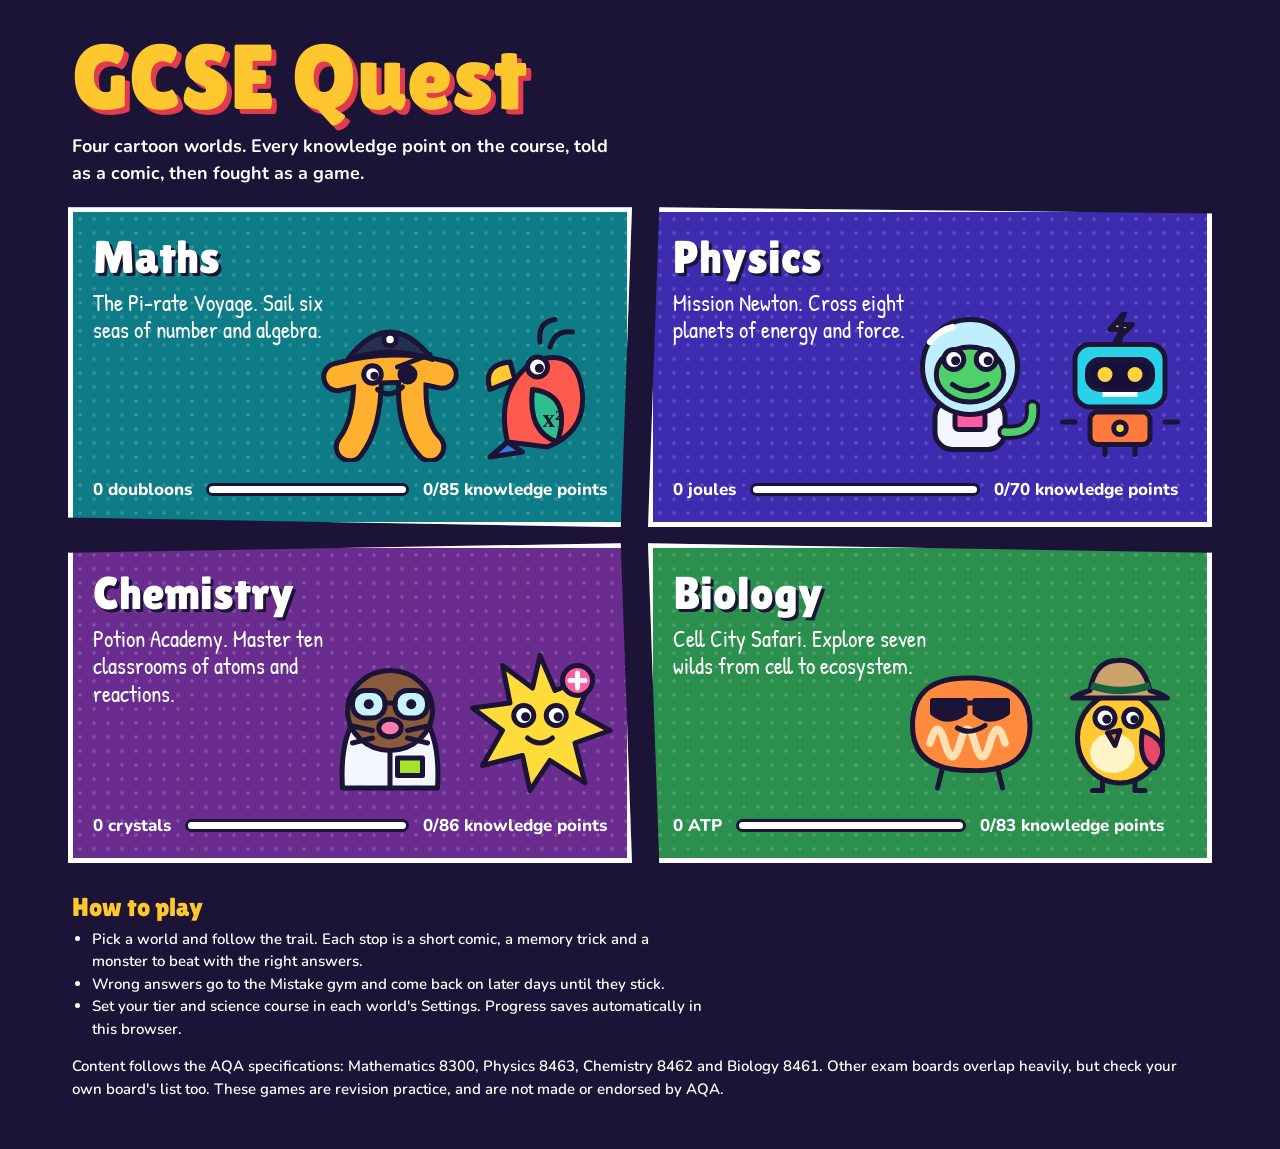
==== index.html @ f31a61f0 "Add files via upload" ====
<!doctype html>
<html lang="en-GB">
<head>
<meta charset="utf-8">
<meta name="viewport" content="width=device-width,initial-scale=1">
<title>GCSE Quest</title>
<link rel="stylesheet" href="assets/game.css">
</head>
<body class="hub">
<header class="hubhead">
  <div>
    <h1>GCSE Quest</h1>
    <p>Four cartoon worlds. Every knowledge point on the course, told as a comic, then fought as a game.</p>
  </div>
  <div id="streak" style="font-family:var(--display);font-size:22px;color:#fff"></div>
</header>
<main class="spread" id="spread"></main>
<footer class="hubfoot">
  <h2>How to play</h2>
  <ul>
    <li>Pick a world and follow the trail. Each stop is a short comic, a memory trick and a monster to beat with the right answers.</li>
    <li>Wrong answers go to the Mistake gym and come back on later days until they stick.</li>
    <li>Set your tier and science course in each world's Settings. Progress saves automatically in this browser.</li>
  </ul>
  <p>Content follows the AQA specifications: Mathematics 8300, Physics 8463, Chemistry 8462 and Biology 8461. Other exam boards overlap heavily, but check your own board's list too. These games are revision practice, and are not made or endorsed by AQA.</p>
</footer>
<script src="assets/characters.js"></script>
<script src="data/counts.js"></script>
<script>
(function(){
  var worlds=[
    {key:'maths',file:'maths.html',name:'Maths',sub:'The Pi-rate Voyage. Sail six seas of number and algebra.',a:'pi',b:'polly',unit:'doubloons'},
    {key:'physics',file:'physics.html',name:'Physics',sub:'Mission Newton. Cross eight planets of energy and force.',a:'newt',b:'volt',unit:'joules'},
    {key:'chemistry',file:'chemistry.html',name:'Chemistry',sub:'Potion Academy. Master ten classrooms of atoms and reactions.',a:'mole',b:'ion',unit:'crystals'},
    {key:'biology',file:'biology.html',name:'Biology',sub:'Cell City Safari. Explore seven wilds from cell to ecosystem.',a:'mitch',b:'finch',unit:'ATP'}
  ];
  var st={subj:{},streak:{}};
  try{var s=localStorage.getItem('gcsequest.v1');if(s)st=JSON.parse(s)}catch(e){}
  var set=st.settings||{tier:'H',course:'S'};
  document.getElementById('spread').innerHTML=worlds.map(function(w){
    var c=(window.COUNTS||{})[w.key];
    if(!c)return '<div class="world soon"><div><h2>'+w.name+'</h2><p class="sub">'+w.sub+'</p></div><div class="pair" aria-hidden="true">'+CAST[w.a]+CAST[w.b]+'</div><div class="wstat"><span>Being built next</span></div></div>';
    var p=(st.subj||{})[w.key]||{},tot=c[set.tier+(w.key==='maths'?'S':set.course)],done=Math.min(tot,Object.keys(p.stars||{}).length),pct=done/tot*100;
    return '<a class="world" href="'+w.file+'"><div><h2>'+w.name+'</h2><p class="sub">'+w.sub+'</p></div><div class="pair" aria-hidden="true">'+CAST[w.a]+CAST[w.b]+'</div><div class="wstat"><span>'+(p.xp||0).toLocaleString()+' '+w.unit+'</span><span class="wbar"><i style="width:'+pct+'%"></i></span><span>'+done+'/'+tot+' knowledge points</span></div></a>';
  }).join('');
  if(st.streak&&st.streak.days)document.getElementById('streak').textContent=st.streak.days+(st.streak.days===1?' day':' days')+' in a row';
})();
</script>
</body>
</html>
---- assets/game.css ----
/* GCSE Quest: comic-book look. Ink outlines, flat colour, halftone dots. */
@font-face{font-family:"Lilita One";src:url(fonts/lilita.woff2) format("woff2");font-display:swap}
@font-face{font-family:"Patrick Hand";src:url(fonts/patrick.woff2) format("woff2");font-display:swap}
@font-face{font-family:"Nunito";src:url(fonts/nunito.woff2) format("woff2");font-weight:200 1000;font-display:swap}

:root{
  --ink:#1c1436; --paper:#fffdf5; --good:#17a862; --bad:#e23a4e; --gold:#ffc72e;
  --sky:#0a4d68; --sky2:#0e7c86; --accent:#ff6b4a; --accent2:#ffd98e; --dots:rgba(255,255,255,.13); --panel:#fff4d6; --path:#fff4d6; --on-sky:#fff;
  --display:"Lilita One","Trebuchet MS",sans-serif; --hand:"Patrick Hand","Comic Sans MS",cursive; --body:"Nunito","Segoe UI",system-ui,sans-serif;
  --line:3px solid var(--ink);
}
body[data-world=maths]{--sky:#0a4d68;--sky2:#0e7c86;--accent:#ff6b4a;--accent2:#ffd98e;--panel:#fff4d6;--path:#fff4d6}
body[data-world=physics]{--sky:#1b1464;--sky2:#3d2bb0;--accent:#ff5da2;--accent2:#29e7cd;--panel:#eef3ff;--path:#ffd23f;--dots:rgba(255,255,255,.1)}
body[data-world=chemistry]{--sky:#3a1c5c;--sky2:#6a2d8f;--accent:#ff5da2;--accent2:#b8f03c;--panel:#f6ffe6;--path:#b8f03c}
body[data-world=biology]{--sky:#14633c;--sky2:#2b8f4e;--accent:#e8476a;--accent2:#ffb627;--panel:#fbfff0;--path:#ffe27a}

*{box-sizing:border-box}
html{-webkit-text-size-adjust:100%}
body{margin:0;font-family:var(--body);color:var(--ink);font-size:17px;line-height:1.5;min-height:100vh;
  background-color:var(--sky);
  background-image:radial-gradient(var(--dots) 1.6px,transparent 1.8px);background-size:13px 13px}
h1,h2,h3{font-family:var(--display);font-weight:400;line-height:1.1;margin:0}
button,input,select{font:inherit;color:inherit}
button{cursor:pointer}
a{color:inherit}
:focus-visible{outline:4px solid #2c7be5;outline-offset:3px}
sub,sup{line-height:0}

/* top bar */
.bar{position:sticky;top:0;z-index:30;background:var(--paper);border-bottom:var(--line);display:flex;align-items:center;gap:10px;padding:8px 14px;flex-wrap:wrap}
.bar .home{font-family:var(--display);font-size:20px;text-decoration:none;display:flex;gap:8px;align-items:center;white-space:nowrap}
.bar .home svg{width:38px;height:38px}
.bar nav{display:flex;gap:4px;flex-wrap:wrap;flex:1;justify-content:center}
.bar nav a{text-decoration:none;padding:4px 10px;border-radius:9px;font-weight:800;font-size:15px;position:relative}
.bar nav a:hover{background:var(--accent2)}
.bar nav a.on{background:var(--ink);color:#fff}
.count{background:var(--bad);color:#fff;border-radius:99px;font-size:12px;padding:0 6px;margin-left:4px}
.wallet{font-family:var(--display);font-size:17px;background:var(--gold);border:var(--line);border-radius:10px;padding:2px 10px;white-space:nowrap}
.exit{font-weight:800;font-size:14px;white-space:nowrap}

.wrap{max-width:1040px;margin:0 auto;padding:18px 16px 70px}
.sheet{background:var(--paper);border:var(--line);box-shadow:6px 6px 0 var(--ink);border-radius:14px 6px 12px 8px;padding:20px}
.sheet + .sheet{margin-top:18px}
.title{color:var(--on-sky);font-size:clamp(28px,5vw,44px);text-shadow:3px 3px 0 var(--ink);margin:6px 0 4px}
.lead{color:var(--on-sky);font-weight:700;margin:0 0 16px;max-width:62ch}

.btn{font-family:var(--display);font-size:19px;background:var(--accent);color:#fff;border:var(--line);border-radius:12px;padding:9px 20px;box-shadow:4px 4px 0 var(--ink);text-decoration:none;display:inline-block;text-shadow:1px 1px 0 var(--ink)}
.btn:hover{transform:translate(-1px,-1px);box-shadow:5px 5px 0 var(--ink)}
.btn:active{transform:translate(3px,3px);box-shadow:1px 1px 0 var(--ink)}
.btn.alt{background:#fff;color:var(--ink);text-shadow:none}
.btn.small{font-size:16px;padding:5px 14px;box-shadow:3px 3px 0 var(--ink)}
.row{display:flex;gap:12px;flex-wrap:wrap;align-items:center}

/* map */
.mapgrid{display:grid;grid-template-columns:minmax(0,1fr) 290px;gap:20px;align-items:start}
.side{position:sticky;top:76px;display:grid;gap:14px}
.mascots{display:flex;align-items:flex-end;gap:2px}
.mascots svg{width:82px;height:82px}
.rankbar{height:16px;border:var(--line);border-radius:9px;background:#fff;overflow:hidden;margin:6px 0}
.rankbar i{display:block;height:100%;background:var(--accent)}
.statline{display:flex;justify-content:space-between;font-weight:800;gap:10px}
.trail{position:relative}
.trail svg.road{position:absolute;inset:0;width:100%;height:100%;pointer-events:none}
.road path{fill:none;stroke:var(--path);stroke-width:7;stroke-dasharray:3 15;stroke-linecap:round}
.stop{position:absolute;transform:translate(-50%,-50%);display:flex;flex-direction:column;align-items:center;text-decoration:none;width:230px;text-align:center}
.coin{width:84px;height:84px;border-radius:50%;border:4px solid var(--ink);background:var(--panel);display:grid;place-items:center;font-size:38px;box-shadow:0 7px 0 var(--ink);line-height:1}
.stop:hover .coin{transform:translateY(-3px)}
.stop.done .coin{background:var(--gold)}
.stop.next .coin{background:var(--accent2);animation:pulse 1.6s infinite}
.stop.boss .coin{background:var(--accent);width:100px;height:100px;font-size:46px}
@keyframes pulse{50%{transform:scale(1.08)}}
.stop .lab{margin-top:11px;background:var(--paper);border:var(--line);border-radius:9px;padding:2px 10px;font-weight:800;font-size:15px;line-height:1.25}
.stop .lab small{display:block;font-weight:700;font-size:12px}
.stars{color:#c98b00;letter-spacing:1px;font-size:14px;white-space:nowrap}
.decor{position:absolute;font-size:36px;pointer-events:none;opacity:.85}
.tag{display:inline-block;font-size:12px;font-weight:800;border:2px solid var(--ink);border-radius:6px;padding:0 6px;margin:0 3px 0 0;background:#fff;line-height:1.5}
.tag.h{background:#ffd23f}.tag.s{background:#9ee7ff}.tag.r{background:#ffc2dc}

/* comic reader */
.comic{display:grid;gap:14px}
.cpanel{background:var(--panel);border:4px solid var(--ink);box-shadow:5px 5px 0 var(--ink);border-radius:6px 16px 8px 14px;padding:12px;display:flex;gap:10px;align-items:flex-end;
  background-image:radial-gradient(rgba(28,20,54,.09) 1.4px,transparent 1.6px);background-size:9px 9px;animation:pop .22s ease-out}
.cpanel.right{flex-direction:row-reverse}
.cpanel svg.char,.cpanel .char svg{width:88px;height:88px;flex:none}
.char{flex:none;text-align:center;font-family:var(--hand);font-size:14px;line-height:1.1;width:92px}
.bubble{position:relative;flex:1;background:#fff;border:3px solid var(--ink);border-radius:20px;padding:10px 15px;font-family:var(--hand);font-size:22px;line-height:1.28;margin-bottom:20px;min-width:0}
.bubble:after{content:"";position:absolute;left:-14px;bottom:10px;width:20px;height:18px;background:#fff;border-left:3px solid var(--ink);border-bottom:3px solid var(--ink);transform:skewY(30deg) rotate(8deg);border-radius:0 0 0 6px}
.right .bubble:after{left:auto;right:-14px;transform:scaleX(-1) skewY(30deg) rotate(8deg)}
.cpanel.diagram{display:block;background:#fff;text-align:center}
.cpanel.diagram svg{max-width:100%;height:auto;max-height:380px}
.trick{background:var(--accent2);border:4px dashed var(--ink);border-radius:18px;padding:14px 18px;transform:rotate(-.6deg);animation:pop .22s ease-out}
.trick h3{font-size:22px;margin-bottom:4px}
.trick p{margin:0;font-family:var(--hand);font-size:24px;line-height:1.25}
@keyframes pop{from{transform:scale(.94);opacity:0}to{opacity:1}}
.crumbs{color:var(--on-sky);font-weight:800;margin-bottom:6px}
.crumbs a{color:var(--on-sky)}

/* battle */
.arena{display:grid;gap:14px}
.hud{display:flex;justify-content:space-between;align-items:center;gap:10px;flex-wrap:wrap;background:var(--paper);border:var(--line);border-radius:12px;padding:6px 14px;font-weight:800}
.hearts{font-size:22px;letter-spacing:1px;line-height:1}
.combo{font-family:var(--display);color:var(--accent);font-size:19px}
.stage{position:relative;display:flex;justify-content:space-between;align-items:flex-end;padding:8px 20px 8px;border:4px solid var(--ink);border-radius:14px;background:linear-gradient(var(--sky2),var(--sky2) 64%,var(--accent2) 64%);height:150px;overflow:hidden}
.stage svg{width:112px;height:112px}
.hpwrap{position:absolute;right:150px;top:12px;left:150px}
.hpname{font-family:var(--display);color:#fff;text-shadow:2px 2px 0 var(--ink);font-size:17px;text-align:center;white-space:nowrap;overflow:hidden;text-overflow:ellipsis}
.hp{height:14px;background:#fff;border:3px solid var(--ink);border-radius:8px;overflow:hidden}
.hp i{display:block;height:100%;background:var(--bad);transition:width .3s}
.hit{animation:hit .4s}.lunge{animation:lunge .35s}.sad{animation:sad .5s}
@keyframes hit{20%{transform:translateX(12px) rotate(8deg)}60%{transform:translateX(-7px) rotate(-5deg)}}
@keyframes lunge{40%{transform:translateX(60px) scale(1.1)}}
@keyframes sad{30%{transform:translateX(-10px) rotate(-8deg)}70%{transform:translateX(5px)}}
.pow{position:absolute;left:58%;top:30%;font-family:var(--display);color:#fff;background:var(--bad);border:3px solid var(--ink);padding:2px 12px;font-size:26px;transform:rotate(-8deg);animation:boom .6s forwards;clip-path:polygon(0 12%,12% 0,30% 10%,50% 0,70% 8%,92% 0,100% 30%,92% 55%,100% 90%,75% 86%,50% 100%,30% 88%,6% 100%,10% 60%)}
@keyframes boom{from{transform:scale(.4) rotate(-14deg)}40%{transform:scale(1.15) rotate(-6deg)}to{opacity:0;transform:scale(1.1) rotate(-6deg)}}

.qbox{background:var(--paper);border:4px solid var(--ink);box-shadow:5px 5px 0 var(--ink);border-radius:14px;padding:16px}
.prompt{font-weight:800;font-size:20px;line-height:1.35;margin:0 0 12px}
.choices{display:grid;grid-template-columns:1fr 1fr;gap:10px}
.choice{background:#fff;border:var(--line);border-radius:12px;padding:10px 12px;text-align:left;font-weight:700;box-shadow:3px 3px 0 var(--ink);display:flex;gap:9px;align-items:flex-start;min-height:52px}
.choice:hover:not(:disabled){background:var(--accent2)}
.choice:disabled{cursor:default;opacity:.65}
.choice .kb{font-family:var(--display);font-size:14px;background:var(--ink);color:#fff;border-radius:5px;padding:0 6px;flex:none;margin-top:2px}
.choice.right{background:#b8f2cf;opacity:1}.choice.wrong{background:#ffc4cb;opacity:1}
.feedback{margin-top:12px;border-radius:10px;border:var(--line);padding:10px 14px;display:flex;justify-content:space-between;gap:14px;align-items:center;flex-wrap:wrap}
.feedback.ok{background:#d6f8e3}.feedback.no{background:#ffe1e4}
.feedback p{margin:0;flex:1 1 280px}
.feedback b{font-family:var(--display);font-weight:400;font-size:19px;display:block}
.typed{display:flex;gap:8px;align-items:center;flex-wrap:wrap}
.typed input{border:var(--line);border-radius:10px;padding:8px 12px;width:210px;font-weight:800;font-size:20px;background:#fff}
.unit{font-weight:800}
.pairs{display:grid;grid-template-columns:1fr 1fr;gap:10px}
.pairs>div{display:grid;gap:8px;align-content:start}
.tile{background:#fff;border:var(--line);border-radius:10px;padding:8px 11px;font-weight:700;text-align:left;box-shadow:2px 2px 0 var(--ink);min-height:44px}
.tile.sel{background:var(--accent2)}.tile.done{background:#b8f2cf;box-shadow:none;opacity:.7}.tile.oops{animation:sad .4s;background:#ffc4cb}
.bins{display:grid;gap:10px;grid-template-columns:repeat(auto-fit,minmax(130px,1fr))}
.bin{background:var(--panel);border:var(--line);border-radius:12px;padding:10px;font-family:var(--display);font-size:17px;min-height:68px;text-align:center}
.bin:hover{background:var(--accent2)}
.bin small{display:block;font-family:var(--body);font-weight:700;font-size:13px}
.item{font-family:var(--hand);font-size:26px;text-align:center;padding:9px;background:#fff;border:3px dashed var(--ink);border-radius:12px;margin-bottom:12px;animation:pop .2s}
.ordered{min-height:42px;display:grid;gap:5px;margin-bottom:10px;counter-reset:n}
.ordered div{background:#b8f2cf;border:2px solid var(--ink);border-radius:8px;padding:3px 10px;font-weight:700;counter-increment:n}
.ordered div:before{content:counter(n) ". ";font-weight:900}

/* results */
.result{text-align:center}
.bigstars{font-size:58px;letter-spacing:6px;line-height:1.1;color:#e0a100;-webkit-text-stroke:2px var(--ink)}
.bigstars .off{color:#e7e2d0}

/* arcade */
.field{position:relative;height:440px;border:4px solid var(--ink);border-radius:14px;overflow:hidden;background:linear-gradient(var(--sky2),var(--sky));touch-action:manipulation}
.sprite{position:absolute;background:var(--paper);border:var(--line);border-radius:14px;padding:5px 10px;font-weight:800;font-size:15px;line-height:1.2;box-shadow:3px 3px 0 var(--ink);display:flex;gap:6px;align-items:center;max-width:280px;text-align:left}
.sprite i{font-style:normal;font-size:24px}
.sprite:hover{background:var(--accent2)}
.sprite .kb{font-family:var(--display);font-size:13px;background:var(--ink);color:#fff;border-radius:5px;padding:0 5px}
.aprompt{font-weight:800;font-size:19px;line-height:1.3;background:var(--paper);border:4px solid var(--ink);border-radius:12px;padding:10px 14px;min-height:64px}

/* lists */
.grid2{display:grid;grid-template-columns:repeat(auto-fill,minmax(280px,1fr));gap:16px}
.card{background:var(--paper);border:var(--line);box-shadow:4px 4px 0 var(--ink);border-radius:12px 5px 12px 7px;padding:14px;display:block;text-decoration:none}
a.card:hover{background:var(--accent2)}
.card h3{font-size:21px;margin-bottom:3px}
.card p{margin:0;font-size:15px;font-weight:600}
.card .ic{font-size:34px;line-height:1.1}
table.eq{width:100%;border-collapse:collapse;margin:8px 0 14px;font-size:16px}
table.eq td,table.eq th{border-bottom:2px solid var(--ink);padding:6px 8px;text-align:left;vertical-align:top}
.formula{font-weight:900;font-size:17px;white-space:normal}
.note{background:var(--accent2);border:var(--line);border-radius:10px;padding:9px 14px;font-weight:700;margin-bottom:14px}
.album{display:grid;gap:10px;grid-template-columns:repeat(auto-fill,minmax(250px,1fr));margin:10px 0 22px}
.sticker{background:var(--accent2);border:3px dashed var(--ink);border-radius:14px;padding:8px 12px}
.sticker b{display:block;font-size:14px}
.sticker span{font-family:var(--hand);font-size:20px;line-height:1.2;display:block}
.sticker.locked{background:#eee;opacity:.75}
fieldset{border:var(--line);border-radius:12px;margin:0 0 14px;padding:10px 14px}
legend{font-family:var(--display);font-size:19px;padding:0 6px}
.radio{display:block;font-weight:700;padding:3px 0}
textarea{width:100%;height:90px;border:var(--line);border-radius:10px;padding:8px;font-size:13px}

/* labs */
.labbox{display:grid;gap:14px}
.labview{background:#fff;border:var(--line);border-radius:12px;padding:10px;text-align:center;overflow:hidden}
.labview svg{max-width:100%;height:auto}
.slider{display:grid;grid-template-columns:150px 1fr 80px;gap:10px;align-items:center;font-weight:800}
.slider input{width:100%;accent-color:var(--accent)}
.goal{background:var(--accent2);border:var(--line);border-radius:12px;padding:9px 14px;font-weight:800}
.readout{font-family:var(--display);font-size:24px}

/* hub */
.hub{background:var(--ink);min-height:100vh;background-image:none;padding:0}
.hubhead{padding:26px 22px 14px;color:#fff;max-width:1180px;margin:0 auto;display:flex;justify-content:space-between;gap:20px;flex-wrap:wrap;align-items:flex-end}
.hubhead h1{font-size:clamp(46px,9vw,92px);color:var(--gold);text-shadow:5px 5px 0 #e23a4e}
.hubhead p{margin:6px 0 0;font-weight:700;max-width:50ch;font-size:18px}
.spread{max-width:1180px;margin:0 auto;padding:6px 18px 30px;display:grid;grid-template-columns:1fr 1fr;gap:16px}
.world{position:relative;display:flex;flex-direction:column;justify-content:space-between;min-height:320px;padding:20px;border:5px solid #fff;text-decoration:none;color:#fff;overflow:hidden;
  background-image:radial-gradient(rgba(255,255,255,.14) 1.8px,transparent 2px);background-size:14px 14px}
.world:nth-child(1){background-color:#0e7c86;clip-path:polygon(0 0,100% 0,98% 100%,0 97%)}
.world:nth-child(2){background-color:#3d2bb0;clip-path:polygon(2% 0,100% 2%,100% 100%,0 100%)}
.world:nth-child(3){background-color:#6a2d8f;clip-path:polygon(0 3%,98% 0,100% 100%,0 100%)}
.world:nth-child(4){background-color:#2b8f4e;clip-path:polygon(0 0,100% 3%,100% 100%,2% 100%)}
.world:hover .pair{transform:scale(1.05) rotate(-1deg)}
.world.soon{opacity:.72}
.world:focus-visible{outline-offset:-10px;outline-color:var(--gold)}
.world h2{font-size:clamp(30px,4.5vw,46px);text-shadow:3px 3px 0 var(--ink)}
.world .sub{font-family:var(--hand);font-size:23px;line-height:1.2;margin:6px 0 0;max-width:26ch}
.pair{position:absolute;right:12px;bottom:60px;display:flex;align-items:flex-end;transition:transform .15s}
.pair svg{width:clamp(96px,14vw,150px);height:clamp(96px,14vw,150px)}
.wstat{display:flex;gap:14px;font-weight:800;align-items:center;position:relative;flex-wrap:wrap}
.wbar{height:13px;flex:1 1 130px;max-width:230px;background:#fff;border:3px solid var(--ink);border-radius:8px;overflow:hidden}
.wbar i{display:block;height:100%;background:var(--gold)}
.hubfoot{max-width:1180px;margin:0 auto;padding:0 22px 34px;color:#fff;font-weight:600;font-size:15px}
.hubfoot h2{color:var(--gold);font-size:26px;margin:0 0 6px}
.hubfoot ul{margin:6px 0;padding-left:20px;max-width:70ch}

@media (max-width:820px){
  .mapgrid{grid-template-columns:1fr}.side{position:static;grid-row:1;grid-template-columns:1fr 1fr}.side .sheet{grid-column:1/3;padding:12px 14px}.side .mascots{display:none}.side .btn{font-size:16px;padding:8px 6px}
  .stop{width:170px}.coin{width:68px;height:68px;font-size:30px}.stop.boss .coin{width:84px;height:84px;font-size:38px}
  .stop .lab{font-size:13.5px}
  .bar nav{order:3;flex-basis:100%;justify-content:flex-start;flex-wrap:nowrap;overflow-x:auto}
  .bar nav a{white-space:nowrap}
}
@media (max-width:640px){
  body{font-size:16px}
  .choices{grid-template-columns:1fr}
  .spread{grid-template-columns:1fr}
  .bubble{font-size:20px}
  .char{width:64px}.cpanel svg.char,.cpanel .char svg{width:62px;height:62px}
  .pair svg{width:100px;height:100px}
  .slider{grid-template-columns:1fr 70px}.slider label{grid-column:1/3}
  .stage{height:128px}.stage svg{width:88px;height:88px}.hpwrap{left:110px;right:110px}.hpname{text-align:center;font-size:13px}
  .pairs{gap:6px}.tile{padding:6px 8px;font-size:14.5px}
}
@media (prefers-reduced-motion:reduce){
  *{animation:none!important;transition:none!important;scroll-behavior:auto!important}
}
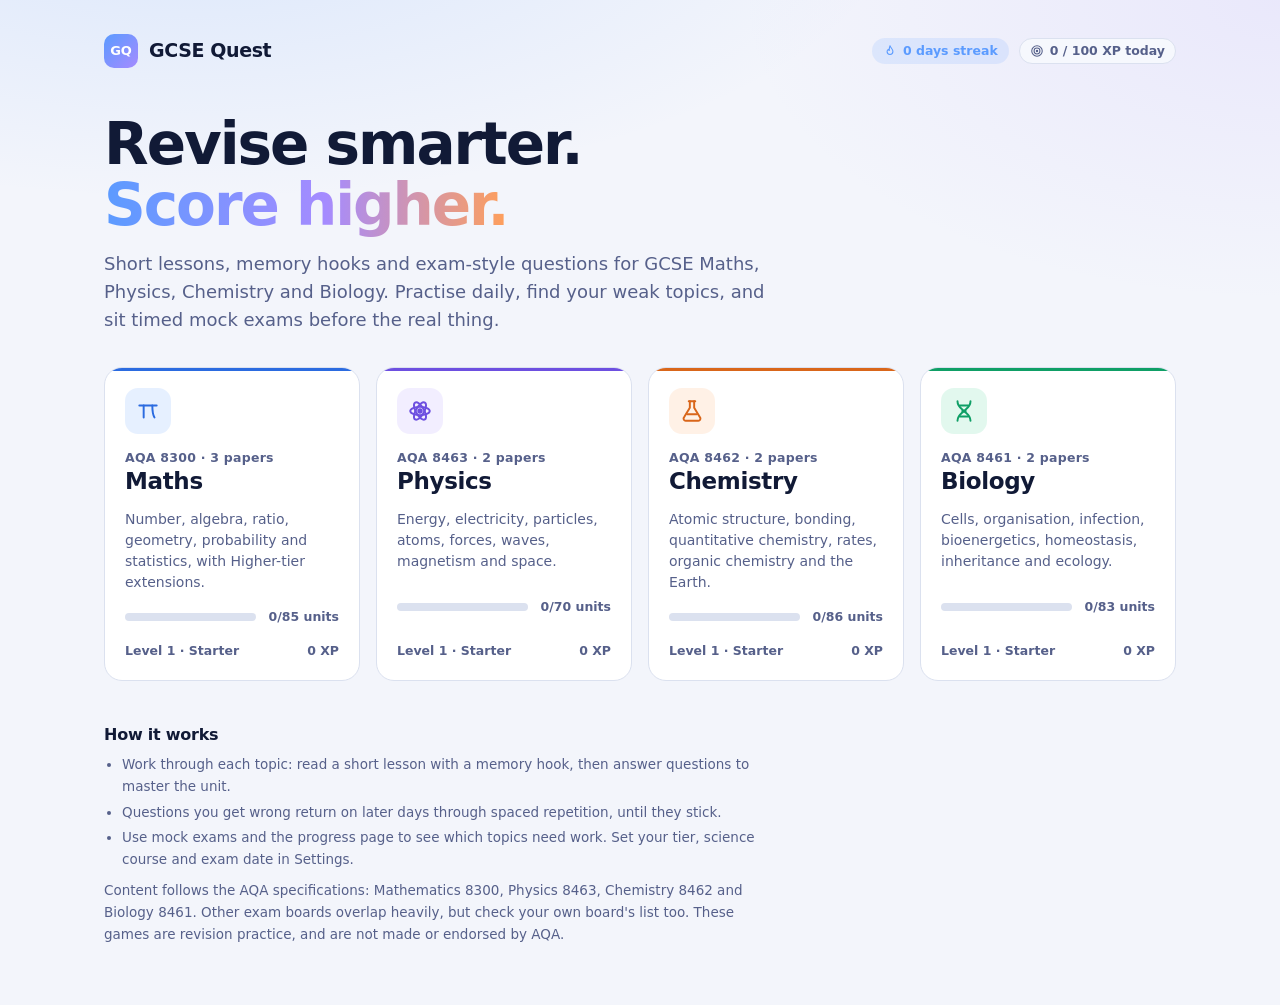
==== commit f46512d2: "Redesign GCSE Quest as a modern exam-revision app for secondary students Replace the cartoon, primar" ====
--- a/index.html
+++ b/index.html
@@ -3,47 +3,59 @@
 <head>
 <meta charset="utf-8">
 <meta name="viewport" content="width=device-width,initial-scale=1">
-<title>GCSE Quest</title>
+<meta name="color-scheme" content="dark light">
+<title>GCSE Quest | Revision for Maths, Physics, Chemistry and Biology</title>
 <link rel="stylesheet" href="assets/game.css">
 </head>
 <body class="hub">
-<header class="hubhead">
-  <div>
-    <h1>GCSE Quest</h1>
-    <p>Four cartoon worlds. Every knowledge point on the course, told as a comic, then fought as a game.</p>
+<div class="hubwrap">
+  <div class="hubnav">
+    <div class="logo"><i>GQ</i>GCSE Quest</div>
+    <div class="hubstats" id="hubstats"></div>
   </div>
-  <div id="streak" style="font-family:var(--display);font-size:22px;color:#fff"></div>
-</header>
-<main class="spread" id="spread"></main>
-<footer class="hubfoot">
-  <h2>How to play</h2>
-  <ul>
-    <li>Pick a world and follow the trail. Each stop is a short comic, a memory trick and a monster to beat with the right answers.</li>
-    <li>Wrong answers go to the Mistake gym and come back on later days until they stick.</li>
-    <li>Set your tier and science course in each world's Settings. Progress saves automatically in this browser.</li>
-  </ul>
-  <p>Content follows the AQA specifications: Mathematics 8300, Physics 8463, Chemistry 8462 and Biology 8461. Other exam boards overlap heavily, but check your own board's list too. These games are revision practice, and are not made or endorsed by AQA.</p>
-</footer>
-<script src="assets/characters.js"></script>
+  <section class="hubhero">
+    <h1>Revise smarter. <em>Score higher.</em></h1>
+    <p>Short lessons, memory hooks and exam-style questions for GCSE Maths, Physics, Chemistry and Biology. Practise daily, find your weak topics, and sit timed mock exams before the real thing.</p>
+  </section>
+  <main class="subjects" id="spread"></main>
+  <footer class="hubfoot">
+    <h2>How it works</h2>
+    <ul>
+      <li>Work through each topic: read a short lesson with a memory hook, then answer questions to master the unit.</li>
+      <li>Questions you get wrong return on later days through spaced repetition, until they stick.</li>
+      <li>Use mock exams and the progress page to see which topics need work. Set your tier, science course and exam date in Settings.</li>
+    </ul>
+    <p>Content follows the AQA specifications: Mathematics 8300, Physics 8463, Chemistry 8462 and Biology 8461. Other exam boards overlap heavily, but check your own board's list too. These games are revision practice, and are not made or endorsed by AQA.</p>
+  </footer>
+</div>
+<script src="assets/icons.js"></script>
 <script src="data/counts.js"></script>
 <script>
 (function(){
   var worlds=[
-    {key:'maths',file:'maths.html',name:'Maths',sub:'The Pi-rate Voyage. Sail six seas of number and algebra.',a:'pi',b:'polly',unit:'doubloons'},
-    {key:'physics',file:'physics.html',name:'Physics',sub:'Mission Newton. Cross eight planets of energy and force.',a:'newt',b:'volt',unit:'joules'},
-    {key:'chemistry',file:'chemistry.html',name:'Chemistry',sub:'Potion Academy. Master ten classrooms of atoms and reactions.',a:'mole',b:'ion',unit:'crystals'},
-    {key:'biology',file:'biology.html',name:'Biology',sub:'Cell City Safari. Explore seven wilds from cell to ecosystem.',a:'mitch',b:'finch',unit:'ATP'}
+    {key:'maths',file:'maths.html',name:'Maths',spec:'AQA 8300 · 3 papers',sub:'Number, algebra, ratio, geometry, probability and statistics, with Higher-tier extensions.'},
+    {key:'physics',file:'physics.html',name:'Physics',spec:'AQA 8463 · 2 papers',sub:'Energy, electricity, particles, atoms, forces, waves, magnetism and space.'},
+    {key:'chemistry',file:'chemistry.html',name:'Chemistry',spec:'AQA 8462 · 2 papers',sub:'Atomic structure, bonding, quantitative chemistry, rates, organic chemistry and the Earth.'},
+    {key:'biology',file:'biology.html',name:'Biology',spec:'AQA 8461 · 2 papers',sub:'Cells, organisation, infection, bioenergetics, homeostasis, inheritance and ecology.'}
   ];
   var st={subj:{},streak:{}};
   try{var s=localStorage.getItem('gcsequest.v1');if(s)st=JSON.parse(s)}catch(e){}
   var set=st.settings||{tier:'H',course:'S'};
+  if(set.theme==='light'||set.theme==='dark')document.documentElement.setAttribute('data-theme',set.theme);
+  function dkey(d){return d.getFullYear()+'-'+(d.getMonth()+1)+'-'+d.getDate()}
+  var now=new Date(),stk=st.streak||{},days=(stk.last===dkey(now)||stk.last===dkey(new Date(now-864e5)))?(stk.days||0):0;
+  var today=st.daily&&st.daily.d===dkey(now)?st.daily.xp:0,goal=set.goal||100,chips='';
+  chips+='<span class="chip accent">'+ICON.flame+days+(days===1?' day':' days')+' streak</span>';
+  chips+='<span class="chip">'+ICON.target+Math.min(today,goal)+' / '+goal+' XP today</span>';
+  if(set.examDate){var d=new Date(set.examDate+'T09:00:00'),n=Math.ceil((d-now)/864e5);if(!isNaN(n)&&n>=0)chips+='<span class="chip">'+ICON.clock+n+(n===1?' day':' days')+' to exams</span>';}
+  document.getElementById('hubstats').innerHTML=chips;
+  function level(xp){var i=0;for(var k=0;k<RANKS.length;k++)if(xp>=RANKS[k][1])i=k;return RANKS[i][0]}
   document.getElementById('spread').innerHTML=worlds.map(function(w){
-    var c=(window.COUNTS||{})[w.key];
-    if(!c)return '<div class="world soon"><div><h2>'+w.name+'</h2><p class="sub">'+w.sub+'</p></div><div class="pair" aria-hidden="true">'+CAST[w.a]+CAST[w.b]+'</div><div class="wstat"><span>Being built next</span></div></div>';
-    var p=(st.subj||{})[w.key]||{},tot=c[set.tier+(w.key==='maths'?'S':set.course)],done=Math.min(tot,Object.keys(p.stars||{}).length),pct=done/tot*100;
-    return '<a class="world" href="'+w.file+'"><div><h2>'+w.name+'</h2><p class="sub">'+w.sub+'</p></div><div class="pair" aria-hidden="true">'+CAST[w.a]+CAST[w.b]+'</div><div class="wstat"><span>'+(p.xp||0).toLocaleString()+' '+w.unit+'</span><span class="wbar"><i style="width:'+pct+'%"></i></span><span>'+done+'/'+tot+' knowledge points</span></div></a>';
+    var c=(window.COUNTS||{})[w.key],p=(st.subj||{})[w.key]||{};
+    var tot=c?c[set.tier+(w.key==='maths'?'S':set.course)]:0,done=Math.min(tot,Object.keys(p.stars||{}).length),pc=tot?done/tot*100:0;
+    return '<a class="subj w-'+w.key+'" href="'+w.file+'"><div class="mark">'+SUBJECT_ICON[w.key]+'</div><div><div class="spec">'+w.spec+'</div><h2>'+w.name+'</h2></div><p>'+w.sub+'</p>'+
+      '<div class="foot"><div class="track"><i style="width:'+pc+'%"></i></div><span>'+done+'/'+tot+' units</span></div><div class="foot"><span>'+level(p.xp||0)+'</span><span style="margin-left:auto">'+(p.xp||0).toLocaleString()+' XP</span></div></a>';
   }).join('');
-  if(st.streak&&st.streak.days)document.getElementById('streak').textContent=st.streak.days+(st.streak.days===1?' day':' days')+' in a row';
 })();
 </script>
 </body>
--- a/assets/game.css
+++ b/assets/game.css
@@ -1,233 +1,376 @@
-/* GCSE Quest: comic-book look. Ink outlines, flat colour, halftone dots. */
-@font-face{font-family:"Lilita One";src:url(fonts/lilita.woff2) format("woff2");font-display:swap}
-@font-face{font-family:"Patrick Hand";src:url(fonts/patrick.woff2) format("woff2");font-display:swap}
+/* GCSE Quest: a calm, modern exam-revision interface. Dark by default, light on request or by system setting. */
 @font-face{font-family:"Nunito";src:url(fonts/nunito.woff2) format("woff2");font-weight:200 1000;font-display:swap}
 
 :root{
-  --ink:#1c1436; --paper:#fffdf5; --good:#17a862; --bad:#e23a4e; --gold:#ffc72e;
-  --sky:#0a4d68; --sky2:#0e7c86; --accent:#ff6b4a; --accent2:#ffd98e; --dots:rgba(255,255,255,.13); --panel:#fff4d6; --path:#fff4d6; --on-sky:#fff;
-  --display:"Lilita One","Trebuchet MS",sans-serif; --hand:"Patrick Hand","Comic Sans MS",cursive; --body:"Nunito","Segoe UI",system-ui,sans-serif;
-  --line:3px solid var(--ink);
-}
-body[data-world=maths]{--sky:#0a4d68;--sky2:#0e7c86;--accent:#ff6b4a;--accent2:#ffd98e;--panel:#fff4d6;--path:#fff4d6}
-body[data-world=physics]{--sky:#1b1464;--sky2:#3d2bb0;--accent:#ff5da2;--accent2:#29e7cd;--panel:#eef3ff;--path:#ffd23f;--dots:rgba(255,255,255,.1)}
-body[data-world=chemistry]{--sky:#3a1c5c;--sky2:#6a2d8f;--accent:#ff5da2;--accent2:#b8f03c;--panel:#f6ffe6;--path:#b8f03c}
-body[data-world=biology]{--sky:#14633c;--sky2:#2b8f4e;--accent:#e8476a;--accent2:#ffb627;--panel:#fbfff0;--path:#ffe27a}
+  --bg:#0b1020; --bg2:#0f1630; --surface:#141c38; --surface2:#1b2547; --raised:#222d56;
+  --border:#2a3563; --border2:#37437a; --text:#eaeefb; --muted:#99a3c7; --faint:#6b76a0;
+  --good:#34d399; --good-bg:rgba(52,211,153,.12); --bad:#ff6b7d; --bad-bg:rgba(255,107,125,.12); --gold:#f6c453;
+  --accent:#5b9bff; --accent-ink:#06122e; --accent-soft:rgba(91,155,255,.14);
+  --shadow:0 1px 0 rgba(255,255,255,.04) inset,0 10px 30px rgba(2,6,23,.35);
+  --radius:14px; --radius-s:10px;
+  --line:1px solid var(--border);
+  --ui:system-ui,-apple-system,"Segoe UI",Roboto,"Helvetica Neue",Arial,sans-serif;
+  --mono:ui-monospace,"SF Mono",Menlo,Consolas,monospace;
+  color-scheme:dark;
+}
+@media (prefers-color-scheme:light){
+  :root:not([data-theme=dark]){
+    --bg:#f3f5fb; --bg2:#eaeef8; --surface:#ffffff; --surface2:#f6f8fd; --raised:#eef2fb;
+    --border:#dbe1ef; --border2:#c3cce3; --text:#111a36; --muted:#56608a; --faint:#8791b4;
+    --good:#0f9f6e; --good-bg:rgba(15,159,110,.1); --bad:#d93a52; --bad-bg:rgba(217,58,82,.09); --gold:#c98a00;
+    --accent-ink:#fff; --shadow:0 1px 2px rgba(17,26,54,.06),0 8px 24px rgba(17,26,54,.07);
+    color-scheme:light;
+  }
+}
+:root[data-theme=light]{
+  --bg:#f3f5fb; --bg2:#eaeef8; --surface:#ffffff; --surface2:#f6f8fd; --raised:#eef2fb;
+  --border:#dbe1ef; --border2:#c3cce3; --text:#111a36; --muted:#56608a; --faint:#8791b4;
+  --good:#0f9f6e; --good-bg:rgba(15,159,110,.1); --bad:#d93a52; --bad-bg:rgba(217,58,82,.09); --gold:#c98a00;
+  --accent-ink:#fff; --shadow:0 1px 2px rgba(17,26,54,.06),0 8px 24px rgba(17,26,54,.07);
+  color-scheme:light;
+}
+/* subject accents (tuned per theme for contrast) */
+body[data-world=maths],.w-maths{--accent:#5b9bff;--accent-soft:rgba(91,155,255,.15)}
+body[data-world=physics],.w-physics{--accent:#a58bff;--accent-soft:rgba(165,139,255,.15)}
+body[data-world=chemistry],.w-chemistry{--accent:#ff9f5a;--accent-soft:rgba(255,159,90,.15)}
+body[data-world=biology],.w-biology{--accent:#3fd08f;--accent-soft:rgba(63,208,143,.15)}
+@media (prefers-color-scheme:light){
+  :root:not([data-theme=dark]) body[data-world=maths],:root:not([data-theme=dark]) .w-maths{--accent:#2b6be0}
+  :root:not([data-theme=dark]) body[data-world=physics],:root:not([data-theme=dark]) .w-physics{--accent:#6d4fe0}
+  :root:not([data-theme=dark]) body[data-world=chemistry],:root:not([data-theme=dark]) .w-chemistry{--accent:#d9661a}
+  :root:not([data-theme=dark]) body[data-world=biology],:root:not([data-theme=dark]) .w-biology{--accent:#0f9f66}
+}
+:root[data-theme=light] body[data-world=maths],:root[data-theme=light] .w-maths{--accent:#2b6be0}
+:root[data-theme=light] body[data-world=physics],:root[data-theme=light] .w-physics{--accent:#6d4fe0}
+:root[data-theme=light] body[data-world=chemistry],:root[data-theme=light] .w-chemistry{--accent:#d9661a}
+:root[data-theme=light] body[data-world=biology],:root[data-theme=light] .w-biology{--accent:#0f9f66}
 
 *{box-sizing:border-box}
-html{-webkit-text-size-adjust:100%}
-body{margin:0;font-family:var(--body);color:var(--ink);font-size:17px;line-height:1.5;min-height:100vh;
-  background-color:var(--sky);
-  background-image:radial-gradient(var(--dots) 1.6px,transparent 1.8px);background-size:13px 13px}
-h1,h2,h3{font-family:var(--display);font-weight:400;line-height:1.1;margin:0}
-button,input,select{font:inherit;color:inherit}
+html{-webkit-text-size-adjust:100%;scroll-behavior:smooth}
+body{margin:0;font-family:var(--ui);color:var(--text);font-size:16px;line-height:1.55;min-height:100vh;background:var(--bg)}
+h1,h2,h3,h4{font-weight:700;letter-spacing:-.015em;line-height:1.2;margin:0}
+p{margin:0}
+button,input,select,textarea{font:inherit;color:inherit}
 button{cursor:pointer}
 a{color:inherit}
-:focus-visible{outline:4px solid #2c7be5;outline-offset:3px}
+:focus-visible{outline:3px solid var(--accent);outline-offset:2px;border-radius:6px}
 sub,sup{line-height:0}
-
-/* top bar */
-.bar{position:sticky;top:0;z-index:30;background:var(--paper);border-bottom:var(--line);display:flex;align-items:center;gap:10px;padding:8px 14px;flex-wrap:wrap}
-.bar .home{font-family:var(--display);font-size:20px;text-decoration:none;display:flex;gap:8px;align-items:center;white-space:nowrap}
-.bar .home svg{width:38px;height:38px}
-.bar nav{display:flex;gap:4px;flex-wrap:wrap;flex:1;justify-content:center}
-.bar nav a{text-decoration:none;padding:4px 10px;border-radius:9px;font-weight:800;font-size:15px;position:relative}
-.bar nav a:hover{background:var(--accent2)}
-.bar nav a.on{background:var(--ink);color:#fff}
-.count{background:var(--bad);color:#fff;border-radius:99px;font-size:12px;padding:0 6px;margin-left:4px}
-.wallet{font-family:var(--display);font-size:17px;background:var(--gold);border:var(--line);border-radius:10px;padding:2px 10px;white-space:nowrap}
-.exit{font-weight:800;font-size:14px;white-space:nowrap}
-
-.wrap{max-width:1040px;margin:0 auto;padding:18px 16px 70px}
-.sheet{background:var(--paper);border:var(--line);box-shadow:6px 6px 0 var(--ink);border-radius:14px 6px 12px 8px;padding:20px}
-.sheet + .sheet{margin-top:18px}
-.title{color:var(--on-sky);font-size:clamp(28px,5vw,44px);text-shadow:3px 3px 0 var(--ink);margin:6px 0 4px}
-.lead{color:var(--on-sky);font-weight:700;margin:0 0 16px;max-width:62ch}
-
-.btn{font-family:var(--display);font-size:19px;background:var(--accent);color:#fff;border:var(--line);border-radius:12px;padding:9px 20px;box-shadow:4px 4px 0 var(--ink);text-decoration:none;display:inline-block;text-shadow:1px 1px 0 var(--ink)}
-.btn:hover{transform:translate(-1px,-1px);box-shadow:5px 5px 0 var(--ink)}
-.btn:active{transform:translate(3px,3px);box-shadow:1px 1px 0 var(--ink)}
-.btn.alt{background:#fff;color:var(--ink);text-shadow:none}
-.btn.small{font-size:16px;padding:5px 14px;box-shadow:3px 3px 0 var(--ink)}
+svg{display:block}
+.sr{position:absolute;width:1px;height:1px;overflow:hidden;clip:rect(0 0 0 0);white-space:nowrap}
+
+/* ---------- app shell ---------- */
+.shell{display:grid;grid-template-columns:248px minmax(0,1fr);min-height:100vh}
+.sidebar{position:sticky;top:0;height:100vh;display:flex;flex-direction:column;gap:6px;padding:18px 14px;background:var(--bg2);border-right:var(--line);overflow-y:auto}
+.brand{display:flex;align-items:center;gap:11px;text-decoration:none;padding:4px 8px 14px}
+.brand .mark{width:38px;height:38px;border-radius:11px;background:var(--accent-soft);color:var(--accent);display:grid;place-items:center;flex:none;border:1px solid color-mix(in srgb,var(--accent) 35%,transparent)}
+.brand .mark svg{width:22px;height:22px}
+.brand b{display:block;font-size:16px;letter-spacing:-.01em}
+.brand small{display:block;color:var(--muted);font-size:12px;font-weight:600}
+.sidebar nav{display:grid;gap:2px}
+.navlink{display:flex;align-items:center;gap:11px;padding:9px 11px;border-radius:10px;text-decoration:none;color:var(--muted);font-weight:600;font-size:14.5px;position:relative}
+.navlink svg{width:18px;height:18px;flex:none}
+.navlink:hover{background:var(--surface);color:var(--text)}
+.navlink.on{background:var(--accent-soft);color:var(--text)}
+.navlink.on svg{color:var(--accent)}
+.count{margin-left:auto;background:var(--bad);color:#fff;border-radius:99px;font-size:11.5px;font-weight:700;padding:1px 7px;line-height:1.5}
+.sidefoot{margin-top:auto;display:grid;gap:10px;padding-top:12px}
+.xpcard{background:var(--surface);border:var(--line);border-radius:12px;padding:11px 12px}
+.xpcard .top{display:flex;justify-content:space-between;align-items:baseline;gap:8px;font-size:13px;color:var(--muted);font-weight:600}
+.xpcard .top b{color:var(--text);font-size:14px}
+.sidelink{display:flex;align-items:center;gap:8px;color:var(--muted);text-decoration:none;font-size:13.5px;font-weight:600;padding:6px 8px;border-radius:8px}
+.sidelink:hover{color:var(--text);background:var(--surface)}
+.sidelink svg{width:16px;height:16px}
+.main{min-width:0}
+.wrap{max-width:1080px;margin:0 auto;padding:30px 28px 80px}
+
+/* ---------- primitives ---------- */
+.crumbs{display:flex;gap:8px;flex-wrap:wrap;align-items:center;color:var(--muted);font-size:13.5px;font-weight:600;margin-bottom:10px}
+.crumbs a{text-decoration:none}.crumbs a:hover{color:var(--text);text-decoration:underline}
+.crumbs i{font-style:normal;opacity:.5}
+.title{font-size:clamp(26px,4vw,36px);margin:0 0 6px}
+.lead{color:var(--muted);max-width:68ch;margin:0 0 22px}
+.eyebrow{font-size:12px;letter-spacing:.09em;text-transform:uppercase;font-weight:700;color:var(--accent)}
+.card,.sheet{background:var(--surface);border:var(--line);border-radius:var(--radius);padding:20px;box-shadow:var(--shadow)}
+.sheet+.sheet{margin-top:16px}
+.btn{display:inline-flex;align-items:center;justify-content:center;gap:8px;font-weight:700;font-size:15px;background:var(--accent);color:var(--accent-ink);border:1px solid transparent;border-radius:11px;padding:10px 18px;text-decoration:none;transition:transform .08s,filter .15s,background .15s;line-height:1.2}
+.btn:hover{filter:brightness(1.08)}
+.btn:active{transform:translateY(1px)}
+.btn svg{width:16px;height:16px}
+.btn.alt,.btn.ghost{background:transparent;color:var(--text);border-color:var(--border2)}
+.btn.alt:hover,.btn.ghost:hover{background:var(--surface2);filter:none}
+.btn.small{font-size:13.5px;padding:7px 13px;border-radius:9px}
+.btn:disabled{opacity:.5;cursor:not-allowed}
 .row{display:flex;gap:12px;flex-wrap:wrap;align-items:center}
-
-/* map */
-.mapgrid{display:grid;grid-template-columns:minmax(0,1fr) 290px;gap:20px;align-items:start}
-.side{position:sticky;top:76px;display:grid;gap:14px}
-.mascots{display:flex;align-items:flex-end;gap:2px}
-.mascots svg{width:82px;height:82px}
-.rankbar{height:16px;border:var(--line);border-radius:9px;background:#fff;overflow:hidden;margin:6px 0}
-.rankbar i{display:block;height:100%;background:var(--accent)}
-.statline{display:flex;justify-content:space-between;font-weight:800;gap:10px}
-.trail{position:relative}
-.trail svg.road{position:absolute;inset:0;width:100%;height:100%;pointer-events:none}
-.road path{fill:none;stroke:var(--path);stroke-width:7;stroke-dasharray:3 15;stroke-linecap:round}
-.stop{position:absolute;transform:translate(-50%,-50%);display:flex;flex-direction:column;align-items:center;text-decoration:none;width:230px;text-align:center}
-.coin{width:84px;height:84px;border-radius:50%;border:4px solid var(--ink);background:var(--panel);display:grid;place-items:center;font-size:38px;box-shadow:0 7px 0 var(--ink);line-height:1}
-.stop:hover .coin{transform:translateY(-3px)}
-.stop.done .coin{background:var(--gold)}
-.stop.next .coin{background:var(--accent2);animation:pulse 1.6s infinite}
-.stop.boss .coin{background:var(--accent);width:100px;height:100px;font-size:46px}
-@keyframes pulse{50%{transform:scale(1.08)}}
-.stop .lab{margin-top:11px;background:var(--paper);border:var(--line);border-radius:9px;padding:2px 10px;font-weight:800;font-size:15px;line-height:1.25}
-.stop .lab small{display:block;font-weight:700;font-size:12px}
-.stars{color:#c98b00;letter-spacing:1px;font-size:14px;white-space:nowrap}
-.decor{position:absolute;font-size:36px;pointer-events:none;opacity:.85}
-.tag{display:inline-block;font-size:12px;font-weight:800;border:2px solid var(--ink);border-radius:6px;padding:0 6px;margin:0 3px 0 0;background:#fff;line-height:1.5}
-.tag.h{background:#ffd23f}.tag.s{background:#9ee7ff}.tag.r{background:#ffc2dc}
-
-/* comic reader */
-.comic{display:grid;gap:14px}
-.cpanel{background:var(--panel);border:4px solid var(--ink);box-shadow:5px 5px 0 var(--ink);border-radius:6px 16px 8px 14px;padding:12px;display:flex;gap:10px;align-items:flex-end;
-  background-image:radial-gradient(rgba(28,20,54,.09) 1.4px,transparent 1.6px);background-size:9px 9px;animation:pop .22s ease-out}
-.cpanel.right{flex-direction:row-reverse}
-.cpanel svg.char,.cpanel .char svg{width:88px;height:88px;flex:none}
-.char{flex:none;text-align:center;font-family:var(--hand);font-size:14px;line-height:1.1;width:92px}
-.bubble{position:relative;flex:1;background:#fff;border:3px solid var(--ink);border-radius:20px;padding:10px 15px;font-family:var(--hand);font-size:22px;line-height:1.28;margin-bottom:20px;min-width:0}
-.bubble:after{content:"";position:absolute;left:-14px;bottom:10px;width:20px;height:18px;background:#fff;border-left:3px solid var(--ink);border-bottom:3px solid var(--ink);transform:skewY(30deg) rotate(8deg);border-radius:0 0 0 6px}
-.right .bubble:after{left:auto;right:-14px;transform:scaleX(-1) skewY(30deg) rotate(8deg)}
-.cpanel.diagram{display:block;background:#fff;text-align:center}
-.cpanel.diagram svg{max-width:100%;height:auto;max-height:380px}
-.trick{background:var(--accent2);border:4px dashed var(--ink);border-radius:18px;padding:14px 18px;transform:rotate(-.6deg);animation:pop .22s ease-out}
-.trick h3{font-size:22px;margin-bottom:4px}
-.trick p{margin:0;font-family:var(--hand);font-size:24px;line-height:1.25}
-@keyframes pop{from{transform:scale(.94);opacity:0}to{opacity:1}}
-.crumbs{color:var(--on-sky);font-weight:800;margin-bottom:6px}
-.crumbs a{color:var(--on-sky)}
-
-/* battle */
-.arena{display:grid;gap:14px}
-.hud{display:flex;justify-content:space-between;align-items:center;gap:10px;flex-wrap:wrap;background:var(--paper);border:var(--line);border-radius:12px;padding:6px 14px;font-weight:800}
-.hearts{font-size:22px;letter-spacing:1px;line-height:1}
-.combo{font-family:var(--display);color:var(--accent);font-size:19px}
-.stage{position:relative;display:flex;justify-content:space-between;align-items:flex-end;padding:8px 20px 8px;border:4px solid var(--ink);border-radius:14px;background:linear-gradient(var(--sky2),var(--sky2) 64%,var(--accent2) 64%);height:150px;overflow:hidden}
-.stage svg{width:112px;height:112px}
-.hpwrap{position:absolute;right:150px;top:12px;left:150px}
-.hpname{font-family:var(--display);color:#fff;text-shadow:2px 2px 0 var(--ink);font-size:17px;text-align:center;white-space:nowrap;overflow:hidden;text-overflow:ellipsis}
-.hp{height:14px;background:#fff;border:3px solid var(--ink);border-radius:8px;overflow:hidden}
-.hp i{display:block;height:100%;background:var(--bad);transition:width .3s}
-.hit{animation:hit .4s}.lunge{animation:lunge .35s}.sad{animation:sad .5s}
-@keyframes hit{20%{transform:translateX(12px) rotate(8deg)}60%{transform:translateX(-7px) rotate(-5deg)}}
-@keyframes lunge{40%{transform:translateX(60px) scale(1.1)}}
-@keyframes sad{30%{transform:translateX(-10px) rotate(-8deg)}70%{transform:translateX(5px)}}
-.pow{position:absolute;left:58%;top:30%;font-family:var(--display);color:#fff;background:var(--bad);border:3px solid var(--ink);padding:2px 12px;font-size:26px;transform:rotate(-8deg);animation:boom .6s forwards;clip-path:polygon(0 12%,12% 0,30% 10%,50% 0,70% 8%,92% 0,100% 30%,92% 55%,100% 90%,75% 86%,50% 100%,30% 88%,6% 100%,10% 60%)}
-@keyframes boom{from{transform:scale(.4) rotate(-14deg)}40%{transform:scale(1.15) rotate(-6deg)}to{opacity:0;transform:scale(1.1) rotate(-6deg)}}
-
-.qbox{background:var(--paper);border:4px solid var(--ink);box-shadow:5px 5px 0 var(--ink);border-radius:14px;padding:16px}
-.prompt{font-weight:800;font-size:20px;line-height:1.35;margin:0 0 12px}
+.chip{display:inline-flex;align-items:center;gap:6px;font-size:12.5px;font-weight:700;border:var(--line);background:var(--surface2);border-radius:99px;padding:2px 10px;color:var(--muted);line-height:1.6}
+.chip svg{width:14px;height:14px}
+.chip.accent{color:var(--accent);background:var(--accent-soft);border-color:transparent}
+.tag{display:inline-block;font-size:11.5px;font-weight:700;border-radius:6px;padding:1px 8px;margin:0 5px 0 0;background:var(--surface2);color:var(--muted);border:var(--line);line-height:1.6}
+.tag.h{color:#f6c453;background:rgba(246,196,83,.1);border-color:rgba(246,196,83,.3)}
+.tag.s{color:#5cc8ff;background:rgba(92,200,255,.1);border-color:rgba(92,200,255,.3)}
+.tag.r{color:#ff8fc0;background:rgba(255,143,192,.1);border-color:rgba(255,143,192,.3)}
+:root[data-theme=light] .tag.h{color:#8a6100}:root[data-theme=light] .tag.s{color:#006c9c}:root[data-theme=light] .tag.r{color:#b0285f}
+@media (prefers-color-scheme:light){:root:not([data-theme=dark]) .tag.h{color:#8a6100}:root:not([data-theme=dark]) .tag.s{color:#006c9c}:root:not([data-theme=dark]) .tag.r{color:#b0285f}}
+.track{height:8px;border-radius:99px;background:var(--border);overflow:hidden}
+.track i{display:block;height:100%;border-radius:99px;background:var(--accent);transition:width .5s cubic-bezier(.2,.8,.2,1)}
+.track.good i{background:var(--good)}
+.ring{position:relative;display:grid;place-items:center;flex:none}
+.ring svg{transform:rotate(-90deg)}
+.ring .bg{stroke:var(--raised)}
+.ring .fg{stroke:var(--accent);transition:stroke-dashoffset .6s cubic-bezier(.2,.8,.2,1)}
+.ring b{position:absolute;font-size:inherit;font-weight:700;letter-spacing:-.02em}
+.muted{color:var(--muted)}
+.grid{display:grid;gap:16px}
+.g2{grid-template-columns:repeat(auto-fill,minmax(300px,1fr))}
+.g3{grid-template-columns:repeat(auto-fill,minmax(250px,1fr))}
+.statrow{display:grid;grid-template-columns:repeat(auto-fit,minmax(170px,1fr));gap:14px;margin-bottom:22px}
+.stat{background:var(--surface);border:var(--line);border-radius:var(--radius);padding:14px 16px;display:flex;gap:13px;align-items:center}
+.stat .ic{width:38px;height:38px;border-radius:10px;background:var(--accent-soft);color:var(--accent);display:grid;place-items:center;flex:none}
+.stat .ic svg{width:20px;height:20px}
+.stat b{display:block;font-size:21px;letter-spacing:-.02em;line-height:1.15}
+.stat span{display:block;color:var(--muted);font-size:12.5px;font-weight:600}
+h2.sec{font-size:18px;margin:30px 0 12px;display:flex;align-items:center;gap:10px}
+h2.sec small{font-size:13px;font-weight:600;color:var(--muted)}
+
+/* ---------- dashboard ---------- */
+.hero{display:grid;grid-template-columns:minmax(0,1fr) auto;gap:20px;align-items:center;background:linear-gradient(135deg,var(--accent-soft),transparent 70%),var(--surface);border:var(--line);border-radius:18px;padding:24px;margin-bottom:22px;box-shadow:var(--shadow)}
+.hero h2{font-size:22px;margin:4px 0 6px}
+.hero p{color:var(--muted);max-width:56ch;margin-bottom:16px}
+.topicgrid{display:grid;grid-template-columns:repeat(auto-fill,minmax(310px,1fr));gap:14px}
+.tcard{display:flex;flex-direction:column;gap:12px;background:var(--surface);border:var(--line);border-radius:var(--radius);padding:16px 18px;text-decoration:none;transition:border-color .15s,transform .15s,background .15s;position:relative}
+.tcard:hover{border-color:var(--accent);transform:translateY(-2px);background:var(--surface2)}
+.tcard .hd{display:flex;gap:12px;align-items:flex-start}
+.tcard .num{font-family:var(--mono);font-size:12.5px;color:var(--accent);font-weight:700;background:var(--accent-soft);border-radius:7px;padding:2px 7px;flex:none;margin-top:1px}
+.tcard h3{font-size:16.5px;line-height:1.3}
+.tcard p{font-size:13.5px;color:var(--muted);line-height:1.45}
+.tcard .ft{display:flex;justify-content:space-between;align-items:center;gap:10px;font-size:12.5px;color:var(--muted);font-weight:600;margin-top:auto}
+.tcard.next{border-color:var(--accent);box-shadow:0 0 0 1px var(--accent) inset}
+.tcard .badge{position:absolute;top:-9px;right:14px;background:var(--accent);color:var(--accent-ink);font-size:11px;font-weight:800;border-radius:99px;padding:1px 9px;letter-spacing:.03em}
+.quick{display:grid;grid-template-columns:repeat(auto-fit,minmax(210px,1fr));gap:12px}
+.qlink{display:flex;gap:12px;align-items:flex-start;text-decoration:none;background:var(--surface);border:var(--line);border-radius:var(--radius);padding:14px 16px}
+.qlink:hover{border-color:var(--accent);background:var(--surface2)}
+.qlink .ic{width:36px;height:36px;border-radius:10px;background:var(--accent-soft);color:var(--accent);display:grid;place-items:center;flex:none}
+.qlink .ic svg{width:19px;height:19px}
+.qlink b{display:block;font-size:15px}
+.qlink span{font-size:13px;color:var(--muted);line-height:1.4;display:block}
+
+/* ---------- topic page ---------- */
+.units{display:grid;gap:8px}
+.unit{display:grid;grid-template-columns:40px minmax(0,1fr) auto;gap:14px;align-items:center;background:var(--surface);border:var(--line);border-radius:12px;padding:12px 16px;text-decoration:none}
+.unit:hover{border-color:var(--accent);background:var(--surface2)}
+.unit .n{width:34px;height:34px;border-radius:50%;border:2px solid var(--border2);display:grid;place-items:center;font-size:13px;font-weight:700;color:var(--muted);font-family:var(--mono)}
+.unit.m1 .n{border-color:var(--gold);color:var(--gold)}
+.unit.m2 .n{border-color:var(--accent);color:var(--accent)}
+.unit.m3 .n{background:var(--good);border-color:var(--good);color:#06231a}
+.unit.m3 .n svg{width:17px;height:17px}
+.unit b{display:block;font-size:15.5px;line-height:1.3}
+.unit .meta{display:flex;gap:6px;flex-wrap:wrap;margin-top:3px;align-items:center}
+.unit .state{font-size:12.5px;font-weight:700;color:var(--muted);white-space:nowrap;text-align:right}
+.unit.m3 .state{color:var(--good)}.unit.m2 .state{color:var(--accent)}.unit.m1 .state{color:var(--gold)}
+.unit.next{border-color:var(--accent);box-shadow:0 0 0 1px var(--accent) inset}
+.unit.test{border-style:dashed;border-color:var(--border2)}
+.unit.test .n{border-radius:10px}
+
+/* ---------- lesson ---------- */
+.lesson{display:grid;gap:14px;max-width:820px}
+.point{display:grid;grid-template-columns:34px minmax(0,1fr);gap:14px;align-items:start;background:var(--surface);border:var(--line);border-radius:12px;padding:14px 16px;animation:rise .3s ease both}
+.point .who{font-family:var(--mono);font-size:12.5px;font-weight:700;color:var(--accent);padding-top:4px}
+.point .say{font-size:16.5px;line-height:1.6}
+.figure{background:#fff;border:var(--line);border-radius:12px;padding:12px;text-align:center;animation:rise .3s ease both}
+.figure svg{max-width:100%;height:auto;max-height:380px;margin:0 auto}
+.figure figcaption{font-size:12px;color:#56608a;font-weight:700;letter-spacing:.06em;text-transform:uppercase;margin-bottom:6px}
+.hook{background:linear-gradient(135deg,var(--accent-soft),transparent),var(--surface);border:1px solid color-mix(in srgb,var(--accent) 45%,transparent);border-radius:12px;padding:15px 18px;animation:rise .3s ease both}
+.hook h3{font-size:12px;text-transform:uppercase;letter-spacing:.09em;color:var(--accent);margin-bottom:5px;display:flex;gap:8px;align-items:center}
+.hook h3 svg{width:16px;height:16px}
+.hook p{font-size:17px;line-height:1.55}
+.lessonbar{position:sticky;bottom:0;margin-top:6px;padding:14px 0;background:linear-gradient(transparent,var(--bg) 40%);display:flex;gap:12px;flex-wrap:wrap}
+@keyframes rise{from{opacity:0;transform:translateY(8px)}to{opacity:1;transform:none}}
+
+/* ---------- practice ---------- */
+.session{max-width:820px}
+.statusbar{display:grid;grid-template-columns:minmax(0,1fr) auto;gap:14px;align-items:center;margin-bottom:14px}
+.statusbar .meta{display:flex;gap:14px;align-items:center;flex-wrap:wrap;justify-content:flex-end;font-size:13.5px;font-weight:700;color:var(--muted)}
+.statusbar .meta b{color:var(--text)}
+.pips{display:inline-flex;gap:5px;align-items:center}
+.pips i{width:9px;height:9px;border-radius:50%;background:var(--accent)}
+.pips i.off{background:var(--raised)}
+.streak{color:var(--gold);display:inline-flex;gap:4px;align-items:center}
+.streak svg{width:15px;height:15px}
+.qcard{background:var(--surface);border:var(--line);border-radius:16px;padding:24px;box-shadow:var(--shadow);transition:border-color .2s}
+.qcard.flash-ok{border-color:var(--good)}.qcard.flash-no{border-color:var(--bad);animation:shake .35s}
+@keyframes shake{20%{transform:translateX(-6px)}50%{transform:translateX(5px)}80%{transform:translateX(-3px)}}
+.qlabel{display:flex;justify-content:space-between;gap:10px;align-items:center;font-size:12px;font-weight:800;letter-spacing:.08em;text-transform:uppercase;color:var(--muted);margin-bottom:12px}
+.prompt{font-weight:600;font-size:19px;line-height:1.5;margin:0 0 18px}
 .choices{display:grid;grid-template-columns:1fr 1fr;gap:10px}
-.choice{background:#fff;border:var(--line);border-radius:12px;padding:10px 12px;text-align:left;font-weight:700;box-shadow:3px 3px 0 var(--ink);display:flex;gap:9px;align-items:flex-start;min-height:52px}
-.choice:hover:not(:disabled){background:var(--accent2)}
-.choice:disabled{cursor:default;opacity:.65}
-.choice .kb{font-family:var(--display);font-size:14px;background:var(--ink);color:#fff;border-radius:5px;padding:0 6px;flex:none;margin-top:2px}
-.choice.right{background:#b8f2cf;opacity:1}.choice.wrong{background:#ffc4cb;opacity:1}
-.feedback{margin-top:12px;border-radius:10px;border:var(--line);padding:10px 14px;display:flex;justify-content:space-between;gap:14px;align-items:center;flex-wrap:wrap}
-.feedback.ok{background:#d6f8e3}.feedback.no{background:#ffe1e4}
-.feedback p{margin:0;flex:1 1 280px}
-.feedback b{font-family:var(--display);font-weight:400;font-size:19px;display:block}
-.typed{display:flex;gap:8px;align-items:center;flex-wrap:wrap}
-.typed input{border:var(--line);border-radius:10px;padding:8px 12px;width:210px;font-weight:800;font-size:20px;background:#fff}
-.unit{font-weight:800}
-.pairs{display:grid;grid-template-columns:1fr 1fr;gap:10px}
+.choice{background:var(--surface2);border:1px solid var(--border2);border-radius:12px;padding:12px 14px;text-align:left;font-weight:600;display:flex;gap:11px;align-items:flex-start;min-height:54px;line-height:1.4;transition:border-color .12s,background .12s}
+.choice:hover:not(:disabled){border-color:var(--accent);background:var(--accent-soft)}
+.choice:disabled{cursor:default}
+.choice .kb{font-family:var(--mono);font-size:12px;background:var(--raised);color:var(--muted);border-radius:6px;padding:1px 7px;flex:none;margin-top:2px;font-weight:700}
+.choice.right{background:var(--good-bg);border-color:var(--good)}
+.choice.right .kb{background:var(--good);color:#06231a}
+.choice.wrong{background:var(--bad-bg);border-color:var(--bad)}
+.choice.wrong .kb{background:var(--bad);color:#fff}
+.choice.picked{border-color:var(--accent);background:var(--accent-soft)}
+.feedback{margin-top:16px;border-radius:12px;border:1px solid;padding:14px 16px;display:flex;justify-content:space-between;gap:16px;align-items:center;flex-wrap:wrap;animation:rise .25s ease both}
+.feedback.ok{background:var(--good-bg);border-color:var(--good)}
+.feedback.no{background:var(--bad-bg);border-color:var(--bad)}
+.feedback p{flex:1 1 300px;font-size:15px;line-height:1.55}
+.feedback b{display:flex;gap:7px;align-items:center;font-size:15.5px;margin-bottom:3px}
+.feedback.ok b{color:var(--good)}.feedback.no b{color:var(--bad)}
+.feedback b svg{width:18px;height:18px}
+.typed{display:flex;gap:10px;align-items:center;flex-wrap:wrap}
+.typed input,.field{border:1px solid var(--border2);border-radius:11px;padding:11px 14px;width:230px;max-width:100%;font-weight:600;font-size:18px;background:var(--bg2);font-family:var(--mono)}
+.typed input:focus,.field:focus{outline:none;border-color:var(--accent);box-shadow:0 0 0 3px var(--accent-soft)}
+.unit-lab{font-weight:600;color:var(--muted)}
+.pairs{display:grid;grid-template-columns:1fr 1fr;gap:12px}
 .pairs>div{display:grid;gap:8px;align-content:start}
-.tile{background:#fff;border:var(--line);border-radius:10px;padding:8px 11px;font-weight:700;text-align:left;box-shadow:2px 2px 0 var(--ink);min-height:44px}
-.tile.sel{background:var(--accent2)}.tile.done{background:#b8f2cf;box-shadow:none;opacity:.7}.tile.oops{animation:sad .4s;background:#ffc4cb}
-.bins{display:grid;gap:10px;grid-template-columns:repeat(auto-fit,minmax(130px,1fr))}
-.bin{background:var(--panel);border:var(--line);border-radius:12px;padding:10px;font-family:var(--display);font-size:17px;min-height:68px;text-align:center}
-.bin:hover{background:var(--accent2)}
-.bin small{display:block;font-family:var(--body);font-weight:700;font-size:13px}
-.item{font-family:var(--hand);font-size:26px;text-align:center;padding:9px;background:#fff;border:3px dashed var(--ink);border-radius:12px;margin-bottom:12px;animation:pop .2s}
-.ordered{min-height:42px;display:grid;gap:5px;margin-bottom:10px;counter-reset:n}
-.ordered div{background:#b8f2cf;border:2px solid var(--ink);border-radius:8px;padding:3px 10px;font-weight:700;counter-increment:n}
-.ordered div:before{content:counter(n) ". ";font-weight:900}
+.tile{background:var(--surface2);border:1px solid var(--border2);border-radius:10px;padding:10px 13px;font-weight:600;text-align:left;min-height:46px;line-height:1.4}
+.tile:hover:not(:disabled){border-color:var(--accent)}
+.tile.sel{background:var(--accent-soft);border-color:var(--accent)}
+.tile.done{background:var(--good-bg);border-color:var(--good);opacity:.8}
+.tile.oops{animation:shake .35s;background:var(--bad-bg);border-color:var(--bad)}
+.bins{display:grid;gap:10px;grid-template-columns:repeat(auto-fit,minmax(140px,1fr))}
+.bin{background:var(--surface2);border:1px solid var(--border2);border-radius:12px;padding:12px;font-weight:700;min-height:72px;text-align:center}
+.bin:hover{border-color:var(--accent);background:var(--accent-soft)}
+.bin.sad{animation:shake .35s;background:var(--bad-bg);border-color:var(--bad)}
+.bin small{display:block;font-family:var(--mono);font-weight:600;font-size:12px;color:var(--faint);margin-top:2px}
+.item{font-size:21px;font-weight:700;text-align:center;padding:14px;background:var(--bg2);border:1px dashed var(--border2);border-radius:12px;margin-bottom:14px;animation:rise .2s ease both}
+.ordered{min-height:44px;display:grid;gap:6px;margin-bottom:12px;counter-reset:n}
+.ordered div{background:var(--good-bg);border:1px solid var(--good);border-radius:9px;padding:6px 12px;font-weight:600;counter-increment:n}
+.ordered div:before{content:counter(n) ". ";font-family:var(--mono);font-weight:700;color:var(--good)}
 
 /* results */
-.result{text-align:center}
-.bigstars{font-size:58px;letter-spacing:6px;line-height:1.1;color:#e0a100;-webkit-text-stroke:2px var(--ink)}
-.bigstars .off{color:#e7e2d0}
-
-/* arcade */
-.field{position:relative;height:440px;border:4px solid var(--ink);border-radius:14px;overflow:hidden;background:linear-gradient(var(--sky2),var(--sky));touch-action:manipulation}
-.sprite{position:absolute;background:var(--paper);border:var(--line);border-radius:14px;padding:5px 10px;font-weight:800;font-size:15px;line-height:1.2;box-shadow:3px 3px 0 var(--ink);display:flex;gap:6px;align-items:center;max-width:280px;text-align:left}
-.sprite i{font-style:normal;font-size:24px}
-.sprite:hover{background:var(--accent2)}
-.sprite .kb{font-family:var(--display);font-size:13px;background:var(--ink);color:#fff;border-radius:5px;padding:0 5px}
-.aprompt{font-weight:800;font-size:19px;line-height:1.3;background:var(--paper);border:4px solid var(--ink);border-radius:12px;padding:10px 14px;min-height:64px}
-
-/* lists */
-.grid2{display:grid;grid-template-columns:repeat(auto-fill,minmax(280px,1fr));gap:16px}
-.card{background:var(--paper);border:var(--line);box-shadow:4px 4px 0 var(--ink);border-radius:12px 5px 12px 7px;padding:14px;display:block;text-decoration:none}
-a.card:hover{background:var(--accent2)}
-.card h3{font-size:21px;margin-bottom:3px}
-.card p{margin:0;font-size:15px;font-weight:600}
-.card .ic{font-size:34px;line-height:1.1}
-table.eq{width:100%;border-collapse:collapse;margin:8px 0 14px;font-size:16px}
-table.eq td,table.eq th{border-bottom:2px solid var(--ink);padding:6px 8px;text-align:left;vertical-align:top}
-.formula{font-weight:900;font-size:17px;white-space:normal}
-.note{background:var(--accent2);border:var(--line);border-radius:10px;padding:9px 14px;font-weight:700;margin-bottom:14px}
-.album{display:grid;gap:10px;grid-template-columns:repeat(auto-fill,minmax(250px,1fr));margin:10px 0 22px}
-.sticker{background:var(--accent2);border:3px dashed var(--ink);border-radius:14px;padding:8px 12px}
-.sticker b{display:block;font-size:14px}
-.sticker span{font-family:var(--hand);font-size:20px;line-height:1.2;display:block}
-.sticker.locked{background:#eee;opacity:.75}
-fieldset{border:var(--line);border-radius:12px;margin:0 0 14px;padding:10px 14px}
-legend{font-family:var(--display);font-size:19px;padding:0 6px}
-.radio{display:block;font-weight:700;padding:3px 0}
-textarea{width:100%;height:90px;border:var(--line);border-radius:10px;padding:8px;font-size:13px}
-
-/* labs */
+.result{max-width:640px;margin:20px auto;text-align:center;padding:34px 28px}
+.result h1{font-size:28px;margin:14px 0 4px}
+.result .ring{margin:0 auto}
+.result .sub{color:var(--muted);margin-bottom:18px}
+.breakdown{display:grid;grid-template-columns:repeat(auto-fit,minmax(120px,1fr));gap:10px;margin:18px 0 22px;text-align:center}
+.breakdown div{background:var(--surface2);border:var(--line);border-radius:12px;padding:11px 8px}
+.breakdown b{display:block;font-size:20px;letter-spacing:-.02em}
+.breakdown span{font-size:12px;color:var(--muted);font-weight:600}
+.levelup{display:inline-flex;gap:8px;align-items:center;background:var(--accent-soft);color:var(--accent);border-radius:99px;padding:5px 14px;font-weight:700;font-size:14px;margin-bottom:10px}
+.review{text-align:left;display:grid;gap:10px;margin-top:20px}
+.review .it{border:var(--line);border-radius:12px;padding:12px 14px;background:var(--surface2)}
+.review .it.bad{border-color:var(--bad)}
+.review .it small{display:block;color:var(--muted);font-size:12px;font-weight:700;text-transform:uppercase;letter-spacing:.06em;margin-bottom:3px}
+.review .it p{font-size:14.5px}
+.review .it .ans{color:var(--good);font-weight:700}
+
+/* speed round */
+.speed .qcard{min-height:250px}
+.timer{height:6px;border-radius:99px;background:var(--raised);overflow:hidden;margin-bottom:14px}
+.timer i{display:block;height:100%;background:var(--accent);transition:width .25s linear}
+.timer.low i{background:var(--bad)}
+
+/* mock exam */
+.presets{display:grid;grid-template-columns:repeat(auto-fit,minmax(220px,1fr));gap:12px;margin:16px 0}
+.preset{text-align:left;background:var(--surface2);border:1px solid var(--border2);border-radius:13px;padding:14px 16px}
+.preset:hover,.preset.on{border-color:var(--accent);background:var(--accent-soft)}
+.preset b{display:block;font-size:16px}.preset span{display:block;font-size:13px;color:var(--muted)}
+.clock{font-family:var(--mono);font-weight:700;font-size:15px;color:var(--text)}
+.clock.low{color:var(--bad)}
+select.field{font-family:var(--ui);font-size:15px;width:auto;padding:9px 12px}
+
+/* tables, lists */
+table.eq{width:100%;border-collapse:collapse;margin:6px 0 18px;font-size:15px}
+table.eq td,table.eq th{border-bottom:var(--line);padding:9px 10px;text-align:left;vertical-align:top}
+table.eq tr:last-child td{border-bottom:0}
+.formula{font-weight:700;font-family:var(--mono);font-size:14.5px;color:var(--accent)}
+.note{background:var(--accent-soft);border:1px solid color-mix(in srgb,var(--accent) 30%,transparent);border-radius:10px;padding:11px 14px;font-size:14.5px;margin-bottom:18px;line-height:1.5}
+.album{display:grid;gap:10px;grid-template-columns:repeat(auto-fill,minmax(260px,1fr));margin:8px 0 24px}
+.sticker{background:var(--surface2);border:var(--line);border-left:3px solid var(--accent);border-radius:10px;padding:10px 14px;text-decoration:none}
+.sticker b{display:block;font-size:13px;color:var(--muted);margin-bottom:2px}
+.sticker span{display:block;font-size:14.5px;line-height:1.45}
+.sticker.locked{opacity:.55;border-left-color:var(--border2)}
+fieldset{border:var(--line);border-radius:12px;margin:0 0 16px;padding:12px 16px 14px;background:var(--surface)}
+legend{font-weight:700;font-size:14px;padding:0 8px;color:var(--muted)}
+.radio{display:flex;gap:9px;align-items:flex-start;font-weight:600;padding:4px 0}
+.radio input{accent-color:var(--accent);margin-top:5px}
+textarea{width:100%;height:90px;border:1px solid var(--border2);border-radius:10px;padding:9px;font-size:12px;background:var(--bg2);font-family:var(--mono)}
+.heat{display:grid;gap:10px}
+.heatrow{display:grid;grid-template-columns:minmax(150px,1.2fr) minmax(0,2fr) 64px 64px;gap:14px;align-items:center;font-size:14px;padding:6px 0;border-bottom:var(--line)}
+.heatrow:last-child{border:0}
+.heatrow a{font-weight:600;text-decoration:none}.heatrow a:hover{color:var(--accent)}
+.heatrow .v{text-align:right;font-family:var(--mono);font-size:13px;color:var(--muted)}
+.heatrow.hd{font-size:11.5px;font-weight:800;text-transform:uppercase;letter-spacing:.07em;color:var(--faint)}
+.badges{display:grid;grid-template-columns:repeat(auto-fill,minmax(200px,1fr));gap:12px}
+.bdg{display:flex;gap:12px;align-items:center;border:var(--line);border-radius:12px;padding:12px 14px;background:var(--surface2)}
+.bdg .ic{width:38px;height:38px;border-radius:50%;display:grid;place-items:center;background:var(--raised);color:var(--faint);flex:none}
+.bdg .ic svg{width:19px;height:19px}
+.bdg b{display:block;font-size:14px}.bdg span{font-size:12.5px;color:var(--muted);line-height:1.35;display:block}
+.bdg.got .ic{background:rgba(246,196,83,.16);color:var(--gold)}
+.bdg:not(.got){opacity:.6}
+.spark{display:flex;gap:6px;align-items:flex-end;height:90px;margin-top:8px}
+.spark div{flex:1;max-width:64px;background:var(--accent);border-radius:5px 5px 0 0;min-height:4px;position:relative;opacity:.85}
+.spark div span{position:absolute;top:-18px;left:50%;transform:translateX(-50%);font-size:11px;font-weight:700;color:var(--muted)}
+.toast{position:fixed;right:18px;bottom:18px;z-index:50;background:var(--raised);border:1px solid var(--gold);border-radius:12px;padding:12px 16px;box-shadow:var(--shadow);display:flex;gap:11px;align-items:center;animation:rise .3s ease both;max-width:320px}
+.toast svg{width:22px;height:22px;color:var(--gold);flex:none}
+.toast b{display:block;font-size:14px}.toast span{font-size:12.5px;color:var(--muted)}
+
+/* labs (shared with the lab scripts) */
 .labbox{display:grid;gap:14px}
-.labview{background:#fff;border:var(--line);border-radius:12px;padding:10px;text-align:center;overflow:hidden}
-.labview svg{max-width:100%;height:auto}
-.slider{display:grid;grid-template-columns:150px 1fr 80px;gap:10px;align-items:center;font-weight:800}
+.labview{background:#fff;border:var(--line);border-radius:12px;padding:10px;text-align:center;overflow:hidden;color:#111a36}
+.labview svg{max-width:100%;height:auto;margin:0 auto}
+.slider{display:grid;grid-template-columns:150px 1fr 90px;gap:12px;align-items:center;font-weight:600;font-size:14.5px}
 .slider input{width:100%;accent-color:var(--accent)}
-.goal{background:var(--accent2);border:var(--line);border-radius:12px;padding:9px 14px;font-weight:800}
-.readout{font-family:var(--display);font-size:24px}
-
-/* hub */
-.hub{background:var(--ink);min-height:100vh;background-image:none;padding:0}
-.hubhead{padding:26px 22px 14px;color:#fff;max-width:1180px;margin:0 auto;display:flex;justify-content:space-between;gap:20px;flex-wrap:wrap;align-items:flex-end}
-.hubhead h1{font-size:clamp(46px,9vw,92px);color:var(--gold);text-shadow:5px 5px 0 #e23a4e}
-.hubhead p{margin:6px 0 0;font-weight:700;max-width:50ch;font-size:18px}
-.spread{max-width:1180px;margin:0 auto;padding:6px 18px 30px;display:grid;grid-template-columns:1fr 1fr;gap:16px}
-.world{position:relative;display:flex;flex-direction:column;justify-content:space-between;min-height:320px;padding:20px;border:5px solid #fff;text-decoration:none;color:#fff;overflow:hidden;
-  background-image:radial-gradient(rgba(255,255,255,.14) 1.8px,transparent 2px);background-size:14px 14px}
-.world:nth-child(1){background-color:#0e7c86;clip-path:polygon(0 0,100% 0,98% 100%,0 97%)}
-.world:nth-child(2){background-color:#3d2bb0;clip-path:polygon(2% 0,100% 2%,100% 100%,0 100%)}
-.world:nth-child(3){background-color:#6a2d8f;clip-path:polygon(0 3%,98% 0,100% 100%,0 100%)}
-.world:nth-child(4){background-color:#2b8f4e;clip-path:polygon(0 0,100% 3%,100% 100%,2% 100%)}
-.world:hover .pair{transform:scale(1.05) rotate(-1deg)}
-.world.soon{opacity:.72}
-.world:focus-visible{outline-offset:-10px;outline-color:var(--gold)}
-.world h2{font-size:clamp(30px,4.5vw,46px);text-shadow:3px 3px 0 var(--ink)}
-.world .sub{font-family:var(--hand);font-size:23px;line-height:1.2;margin:6px 0 0;max-width:26ch}
-.pair{position:absolute;right:12px;bottom:60px;display:flex;align-items:flex-end;transition:transform .15s}
-.pair svg{width:clamp(96px,14vw,150px);height:clamp(96px,14vw,150px)}
-.wstat{display:flex;gap:14px;font-weight:800;align-items:center;position:relative;flex-wrap:wrap}
-.wbar{height:13px;flex:1 1 130px;max-width:230px;background:#fff;border:3px solid var(--ink);border-radius:8px;overflow:hidden}
-.wbar i{display:block;height:100%;background:var(--gold)}
-.hubfoot{max-width:1180px;margin:0 auto;padding:0 22px 34px;color:#fff;font-weight:600;font-size:15px}
-.hubfoot h2{color:var(--gold);font-size:26px;margin:0 0 6px}
-.hubfoot ul{margin:6px 0;padding-left:20px;max-width:70ch}
-
-@media (max-width:820px){
-  .mapgrid{grid-template-columns:1fr}.side{position:static;grid-row:1;grid-template-columns:1fr 1fr}.side .sheet{grid-column:1/3;padding:12px 14px}.side .mascots{display:none}.side .btn{font-size:16px;padding:8px 6px}
-  .stop{width:170px}.coin{width:68px;height:68px;font-size:30px}.stop.boss .coin{width:84px;height:84px;font-size:38px}
-  .stop .lab{font-size:13.5px}
-  .bar nav{order:3;flex-basis:100%;justify-content:flex-start;flex-wrap:nowrap;overflow-x:auto}
-  .bar nav a{white-space:nowrap}
+.slider span{font-family:var(--mono);font-size:13.5px;color:var(--muted)}
+.goal{background:var(--accent-soft);border:1px solid color-mix(in srgb,var(--accent) 35%,transparent);border-radius:11px;padding:11px 15px;font-weight:600}
+.readout{font-family:var(--mono);font-size:17px;font-weight:700;color:var(--text)}
+.labbox select,.labbox input[type=text],.labbox input:not([type]){background:var(--bg2);border:1px solid var(--border2);border-radius:8px;padding:6px 10px}
+.labbox .choice{background:var(--surface2);color:var(--text)}
+
+/* ---------- hub ---------- */
+.hub{background:radial-gradient(1200px 500px at 15% -10%,rgba(91,155,255,.16),transparent 60%),radial-gradient(900px 500px at 100% 0,rgba(165,139,255,.12),transparent 60%),var(--bg)}
+.hubwrap{max-width:1120px;margin:0 auto;padding:34px 24px 60px}
+.hubnav{display:flex;justify-content:space-between;align-items:center;gap:16px;flex-wrap:wrap;margin-bottom:46px}
+.logo{display:flex;align-items:center;gap:11px;font-weight:800;font-size:19px;letter-spacing:-.02em}
+.logo i{width:34px;height:34px;border-radius:10px;background:linear-gradient(135deg,#5b9bff,#a58bff);display:grid;place-items:center;color:#fff;font-style:normal;font-size:13px;font-weight:800;letter-spacing:0}
+.hubstats{display:flex;gap:10px;flex-wrap:wrap}
+.hubhero h1{font-size:clamp(34px,6vw,58px);letter-spacing:-.035em;line-height:1.05;max-width:16ch;margin-bottom:14px}
+.hubhero h1 em{font-style:normal;background:linear-gradient(90deg,#5b9bff,#a58bff 55%,#ff9f5a);-webkit-background-clip:text;background-clip:text;color:transparent}
+.hubhero p{color:var(--muted);font-size:18px;max-width:58ch;margin-bottom:34px}
+.subjects{display:grid;grid-template-columns:repeat(auto-fit,minmax(250px,1fr));gap:16px}
+.subj{display:flex;flex-direction:column;gap:14px;background:var(--surface);border:var(--line);border-radius:18px;padding:20px;text-decoration:none;position:relative;overflow:hidden;transition:transform .15s,border-color .15s}
+.subj:before{content:"";position:absolute;inset:0 0 auto 0;height:3px;background:var(--accent)}
+.subj:hover{transform:translateY(-3px);border-color:var(--accent)}
+.subj .mark{width:46px;height:46px;border-radius:13px;background:var(--accent-soft);color:var(--accent);display:grid;place-items:center}
+.subj .mark svg{width:26px;height:26px}
+.subj h2{font-size:23px}
+.subj .spec{font-size:12.5px;font-weight:700;color:var(--muted);letter-spacing:.02em}
+.subj p{font-size:14px;color:var(--muted);line-height:1.5}
+.subj .foot{margin-top:auto;display:flex;align-items:center;gap:12px;font-size:12.5px;color:var(--muted);font-weight:600}
+.subj .foot .track{flex:1}
+.hubfoot{margin-top:44px;color:var(--muted);font-size:13.5px;max-width:78ch;line-height:1.6;display:grid;gap:10px}
+.hubfoot h2{color:var(--text);font-size:16px}
+.hubfoot ul{margin:0;padding-left:18px;display:grid;gap:4px}
+
+/* ---------- responsive ---------- */
+@media (max-width:900px){
+  .shell{grid-template-columns:minmax(0,1fr);grid-template-rows:auto 1fr}
+  .sidebar{position:sticky;z-index:20;height:auto;flex-direction:row;flex-wrap:wrap;align-items:center;gap:6px 10px;padding:10px 14px;border-right:0;border-bottom:var(--line);overflow:visible}
+  .brand{padding:0}.brand small{display:none}
+  .sidebar{min-width:0;max-width:100vw}
+  .sidebar nav{order:3;flex-basis:100%;min-width:0;max-width:100%;display:flex;overflow-x:auto;gap:4px;padding-bottom:2px;scrollbar-width:none}
+  .navlink{white-space:nowrap;padding:7px 11px;flex:none}
+  .sidefoot{margin:0 0 0 auto;flex-direction:row;align-items:center;padding:0}
+  .xpcard{display:none}
+  .wrap{padding:22px 16px 70px}
+  .hero{grid-template-columns:1fr}
 }
 @media (max-width:640px){
-  body{font-size:16px}
-  .choices{grid-template-columns:1fr}
-  .spread{grid-template-columns:1fr}
-  .bubble{font-size:20px}
-  .char{width:64px}.cpanel svg.char,.cpanel .char svg{width:62px;height:62px}
-  .pair svg{width:100px;height:100px}
-  .slider{grid-template-columns:1fr 70px}.slider label{grid-column:1/3}
-  .stage{height:128px}.stage svg{width:88px;height:88px}.hpwrap{left:110px;right:110px}.hpname{text-align:center;font-size:13px}
-  .pairs{gap:6px}.tile{padding:6px 8px;font-size:14.5px}
+  body{font-size:15.5px}
+  .choices,.pairs{grid-template-columns:1fr}
+  .point{grid-template-columns:28px minmax(0,1fr);gap:8px}
+  .unit{grid-template-columns:34px minmax(0,1fr)}
+  .unit .state{grid-column:2;text-align:left}
+  .slider{grid-template-columns:1fr 80px}.slider label{grid-column:1/3}
+  .heatrow{grid-template-columns:minmax(0,1fr) 54px 54px}.heatrow .track{display:none}
+  .heatrow.hd .track-h{display:none}
+  .qcard{padding:18px}
+  .statusbar{grid-template-columns:1fr}.statusbar .meta{justify-content:flex-start}
 }
 @media (prefers-reduced-motion:reduce){
   *{animation:none!important;transition:none!important;scroll-behavior:auto!important}
 }
+@media print{
+  .sidebar,.lessonbar,.btn{display:none!important}.shell{display:block}body{background:#fff;color:#000}
+}
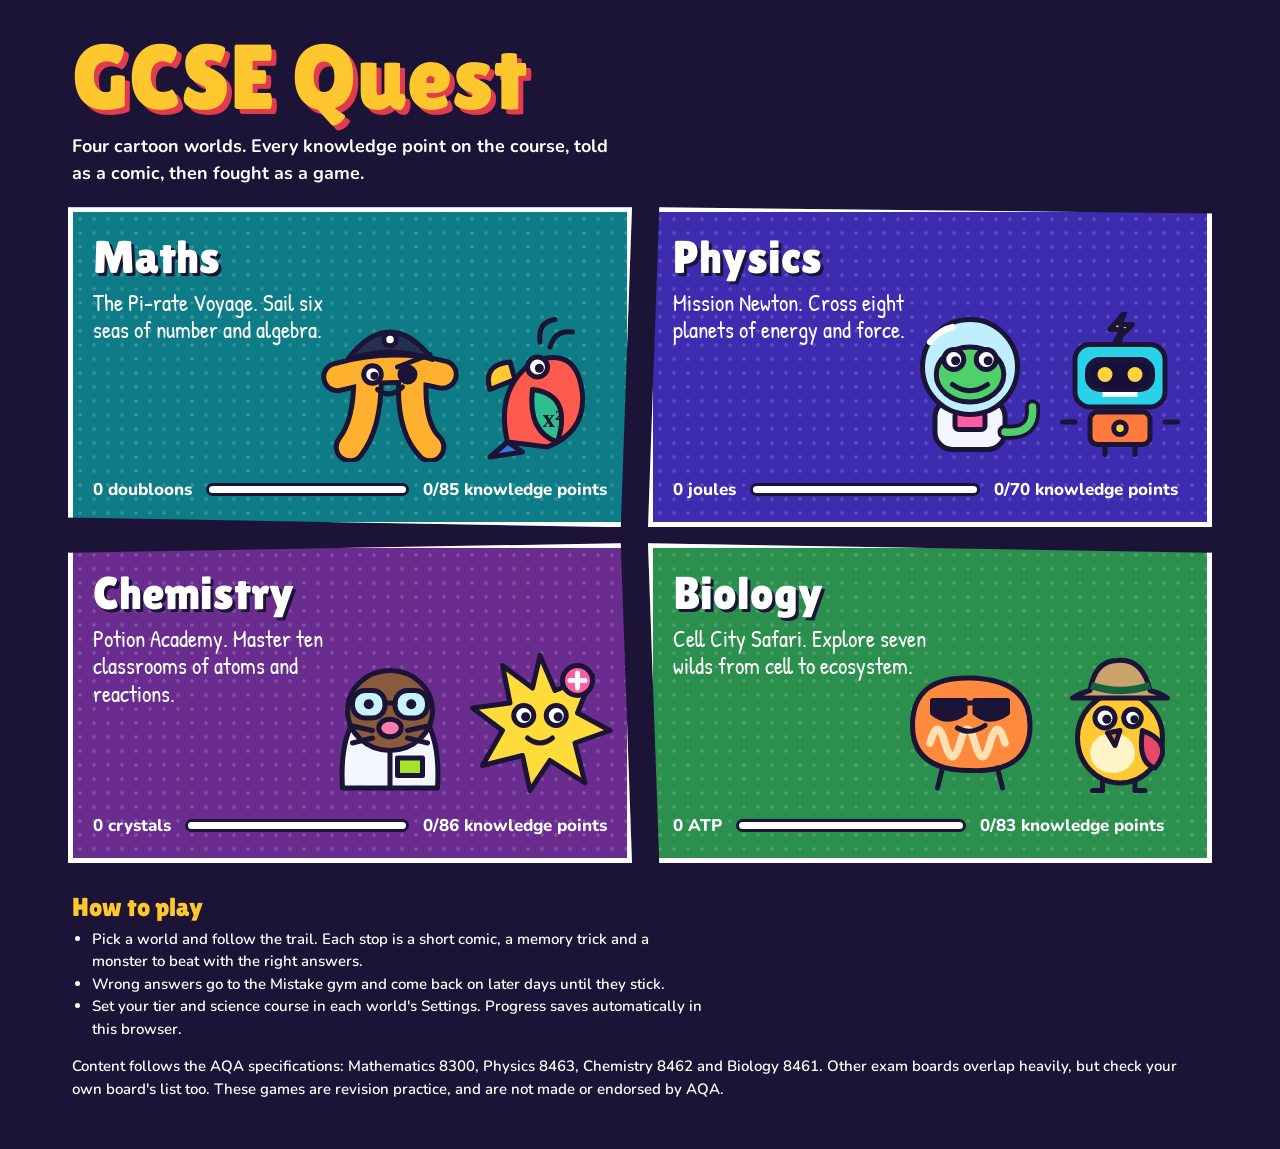
==== commit 83d87e34: "Revert "Redesign GCSE Quest as a modern exam-revision app for secondary students"" ====
--- a/index.html
+++ b/index.html
@@ -3,59 +3,47 @@
 <head>
 <meta charset="utf-8">
 <meta name="viewport" content="width=device-width,initial-scale=1">
-<meta name="color-scheme" content="dark light">
-<title>GCSE Quest | Revision for Maths, Physics, Chemistry and Biology</title>
+<title>GCSE Quest</title>
 <link rel="stylesheet" href="assets/game.css">
 </head>
 <body class="hub">
-<div class="hubwrap">
-  <div class="hubnav">
-    <div class="logo"><i>GQ</i>GCSE Quest</div>
-    <div class="hubstats" id="hubstats"></div>
+<header class="hubhead">
+  <div>
+    <h1>GCSE Quest</h1>
+    <p>Four cartoon worlds. Every knowledge point on the course, told as a comic, then fought as a game.</p>
   </div>
-  <section class="hubhero">
-    <h1>Revise smarter. <em>Score higher.</em></h1>
-    <p>Short lessons, memory hooks and exam-style questions for GCSE Maths, Physics, Chemistry and Biology. Practise daily, find your weak topics, and sit timed mock exams before the real thing.</p>
-  </section>
-  <main class="subjects" id="spread"></main>
-  <footer class="hubfoot">
-    <h2>How it works</h2>
-    <ul>
-      <li>Work through each topic: read a short lesson with a memory hook, then answer questions to master the unit.</li>
-      <li>Questions you get wrong return on later days through spaced repetition, until they stick.</li>
-      <li>Use mock exams and the progress page to see which topics need work. Set your tier, science course and exam date in Settings.</li>
-    </ul>
-    <p>Content follows the AQA specifications: Mathematics 8300, Physics 8463, Chemistry 8462 and Biology 8461. Other exam boards overlap heavily, but check your own board's list too. These games are revision practice, and are not made or endorsed by AQA.</p>
-  </footer>
-</div>
-<script src="assets/icons.js"></script>
+  <div id="streak" style="font-family:var(--display);font-size:22px;color:#fff"></div>
+</header>
+<main class="spread" id="spread"></main>
+<footer class="hubfoot">
+  <h2>How to play</h2>
+  <ul>
+    <li>Pick a world and follow the trail. Each stop is a short comic, a memory trick and a monster to beat with the right answers.</li>
+    <li>Wrong answers go to the Mistake gym and come back on later days until they stick.</li>
+    <li>Set your tier and science course in each world's Settings. Progress saves automatically in this browser.</li>
+  </ul>
+  <p>Content follows the AQA specifications: Mathematics 8300, Physics 8463, Chemistry 8462 and Biology 8461. Other exam boards overlap heavily, but check your own board's list too. These games are revision practice, and are not made or endorsed by AQA.</p>
+</footer>
+<script src="assets/characters.js"></script>
 <script src="data/counts.js"></script>
 <script>
 (function(){
   var worlds=[
-    {key:'maths',file:'maths.html',name:'Maths',spec:'AQA 8300 · 3 papers',sub:'Number, algebra, ratio, geometry, probability and statistics, with Higher-tier extensions.'},
-    {key:'physics',file:'physics.html',name:'Physics',spec:'AQA 8463 · 2 papers',sub:'Energy, electricity, particles, atoms, forces, waves, magnetism and space.'},
-    {key:'chemistry',file:'chemistry.html',name:'Chemistry',spec:'AQA 8462 · 2 papers',sub:'Atomic structure, bonding, quantitative chemistry, rates, organic chemistry and the Earth.'},
-    {key:'biology',file:'biology.html',name:'Biology',spec:'AQA 8461 · 2 papers',sub:'Cells, organisation, infection, bioenergetics, homeostasis, inheritance and ecology.'}
+    {key:'maths',file:'maths.html',name:'Maths',sub:'The Pi-rate Voyage. Sail six seas of number and algebra.',a:'pi',b:'polly',unit:'doubloons'},
+    {key:'physics',file:'physics.html',name:'Physics',sub:'Mission Newton. Cross eight planets of energy and force.',a:'newt',b:'volt',unit:'joules'},
+    {key:'chemistry',file:'chemistry.html',name:'Chemistry',sub:'Potion Academy. Master ten classrooms of atoms and reactions.',a:'mole',b:'ion',unit:'crystals'},
+    {key:'biology',file:'biology.html',name:'Biology',sub:'Cell City Safari. Explore seven wilds from cell to ecosystem.',a:'mitch',b:'finch',unit:'ATP'}
   ];
   var st={subj:{},streak:{}};
   try{var s=localStorage.getItem('gcsequest.v1');if(s)st=JSON.parse(s)}catch(e){}
   var set=st.settings||{tier:'H',course:'S'};
-  if(set.theme==='light'||set.theme==='dark')document.documentElement.setAttribute('data-theme',set.theme);
-  function dkey(d){return d.getFullYear()+'-'+(d.getMonth()+1)+'-'+d.getDate()}
-  var now=new Date(),stk=st.streak||{},days=(stk.last===dkey(now)||stk.last===dkey(new Date(now-864e5)))?(stk.days||0):0;
-  var today=st.daily&&st.daily.d===dkey(now)?st.daily.xp:0,goal=set.goal||100,chips='';
-  chips+='<span class="chip accent">'+ICON.flame+days+(days===1?' day':' days')+' streak</span>';
-  chips+='<span class="chip">'+ICON.target+Math.min(today,goal)+' / '+goal+' XP today</span>';
-  if(set.examDate){var d=new Date(set.examDate+'T09:00:00'),n=Math.ceil((d-now)/864e5);if(!isNaN(n)&&n>=0)chips+='<span class="chip">'+ICON.clock+n+(n===1?' day':' days')+' to exams</span>';}
-  document.getElementById('hubstats').innerHTML=chips;
-  function level(xp){var i=0;for(var k=0;k<RANKS.length;k++)if(xp>=RANKS[k][1])i=k;return RANKS[i][0]}
   document.getElementById('spread').innerHTML=worlds.map(function(w){
-    var c=(window.COUNTS||{})[w.key],p=(st.subj||{})[w.key]||{};
-    var tot=c?c[set.tier+(w.key==='maths'?'S':set.course)]:0,done=Math.min(tot,Object.keys(p.stars||{}).length),pc=tot?done/tot*100:0;
-    return '<a class="subj w-'+w.key+'" href="'+w.file+'"><div class="mark">'+SUBJECT_ICON[w.key]+'</div><div><div class="spec">'+w.spec+'</div><h2>'+w.name+'</h2></div><p>'+w.sub+'</p>'+
-      '<div class="foot"><div class="track"><i style="width:'+pc+'%"></i></div><span>'+done+'/'+tot+' units</span></div><div class="foot"><span>'+level(p.xp||0)+'</span><span style="margin-left:auto">'+(p.xp||0).toLocaleString()+' XP</span></div></a>';
+    var c=(window.COUNTS||{})[w.key];
+    if(!c)return '<div class="world soon"><div><h2>'+w.name+'</h2><p class="sub">'+w.sub+'</p></div><div class="pair" aria-hidden="true">'+CAST[w.a]+CAST[w.b]+'</div><div class="wstat"><span>Being built next</span></div></div>';
+    var p=(st.subj||{})[w.key]||{},tot=c[set.tier+(w.key==='maths'?'S':set.course)],done=Math.min(tot,Object.keys(p.stars||{}).length),pct=done/tot*100;
+    return '<a class="world" href="'+w.file+'"><div><h2>'+w.name+'</h2><p class="sub">'+w.sub+'</p></div><div class="pair" aria-hidden="true">'+CAST[w.a]+CAST[w.b]+'</div><div class="wstat"><span>'+(p.xp||0).toLocaleString()+' '+w.unit+'</span><span class="wbar"><i style="width:'+pct+'%"></i></span><span>'+done+'/'+tot+' knowledge points</span></div></a>';
   }).join('');
+  if(st.streak&&st.streak.days)document.getElementById('streak').textContent=st.streak.days+(st.streak.days===1?' day':' days')+' in a row';
 })();
 </script>
 </body>
--- a/assets/game.css
+++ b/assets/game.css
@@ -1,376 +1,233 @@
-/* GCSE Quest: a calm, modern exam-revision interface. Dark by default, light on request or by system setting. */
+/* GCSE Quest: comic-book look. Ink outlines, flat colour, halftone dots. */
+@font-face{font-family:"Lilita One";src:url(fonts/lilita.woff2) format("woff2");font-display:swap}
+@font-face{font-family:"Patrick Hand";src:url(fonts/patrick.woff2) format("woff2");font-display:swap}
 @font-face{font-family:"Nunito";src:url(fonts/nunito.woff2) format("woff2");font-weight:200 1000;font-display:swap}
 
 :root{
-  --bg:#0b1020; --bg2:#0f1630; --surface:#141c38; --surface2:#1b2547; --raised:#222d56;
-  --border:#2a3563; --border2:#37437a; --text:#eaeefb; --muted:#99a3c7; --faint:#6b76a0;
-  --good:#34d399; --good-bg:rgba(52,211,153,.12); --bad:#ff6b7d; --bad-bg:rgba(255,107,125,.12); --gold:#f6c453;
-  --accent:#5b9bff; --accent-ink:#06122e; --accent-soft:rgba(91,155,255,.14);
-  --shadow:0 1px 0 rgba(255,255,255,.04) inset,0 10px 30px rgba(2,6,23,.35);
-  --radius:14px; --radius-s:10px;
-  --line:1px solid var(--border);
-  --ui:system-ui,-apple-system,"Segoe UI",Roboto,"Helvetica Neue",Arial,sans-serif;
-  --mono:ui-monospace,"SF Mono",Menlo,Consolas,monospace;
-  color-scheme:dark;
-}
-@media (prefers-color-scheme:light){
-  :root:not([data-theme=dark]){
-    --bg:#f3f5fb; --bg2:#eaeef8; --surface:#ffffff; --surface2:#f6f8fd; --raised:#eef2fb;
-    --border:#dbe1ef; --border2:#c3cce3; --text:#111a36; --muted:#56608a; --faint:#8791b4;
-    --good:#0f9f6e; --good-bg:rgba(15,159,110,.1); --bad:#d93a52; --bad-bg:rgba(217,58,82,.09); --gold:#c98a00;
-    --accent-ink:#fff; --shadow:0 1px 2px rgba(17,26,54,.06),0 8px 24px rgba(17,26,54,.07);
-    color-scheme:light;
-  }
-}
-:root[data-theme=light]{
-  --bg:#f3f5fb; --bg2:#eaeef8; --surface:#ffffff; --surface2:#f6f8fd; --raised:#eef2fb;
-  --border:#dbe1ef; --border2:#c3cce3; --text:#111a36; --muted:#56608a; --faint:#8791b4;
-  --good:#0f9f6e; --good-bg:rgba(15,159,110,.1); --bad:#d93a52; --bad-bg:rgba(217,58,82,.09); --gold:#c98a00;
-  --accent-ink:#fff; --shadow:0 1px 2px rgba(17,26,54,.06),0 8px 24px rgba(17,26,54,.07);
-  color-scheme:light;
-}
-/* subject accents (tuned per theme for contrast) */
-body[data-world=maths],.w-maths{--accent:#5b9bff;--accent-soft:rgba(91,155,255,.15)}
-body[data-world=physics],.w-physics{--accent:#a58bff;--accent-soft:rgba(165,139,255,.15)}
-body[data-world=chemistry],.w-chemistry{--accent:#ff9f5a;--accent-soft:rgba(255,159,90,.15)}
-body[data-world=biology],.w-biology{--accent:#3fd08f;--accent-soft:rgba(63,208,143,.15)}
-@media (prefers-color-scheme:light){
-  :root:not([data-theme=dark]) body[data-world=maths],:root:not([data-theme=dark]) .w-maths{--accent:#2b6be0}
-  :root:not([data-theme=dark]) body[data-world=physics],:root:not([data-theme=dark]) .w-physics{--accent:#6d4fe0}
-  :root:not([data-theme=dark]) body[data-world=chemistry],:root:not([data-theme=dark]) .w-chemistry{--accent:#d9661a}
-  :root:not([data-theme=dark]) body[data-world=biology],:root:not([data-theme=dark]) .w-biology{--accent:#0f9f66}
-}
-:root[data-theme=light] body[data-world=maths],:root[data-theme=light] .w-maths{--accent:#2b6be0}
-:root[data-theme=light] body[data-world=physics],:root[data-theme=light] .w-physics{--accent:#6d4fe0}
-:root[data-theme=light] body[data-world=chemistry],:root[data-theme=light] .w-chemistry{--accent:#d9661a}
-:root[data-theme=light] body[data-world=biology],:root[data-theme=light] .w-biology{--accent:#0f9f66}
+  --ink:#1c1436; --paper:#fffdf5; --good:#17a862; --bad:#e23a4e; --gold:#ffc72e;
+  --sky:#0a4d68; --sky2:#0e7c86; --accent:#ff6b4a; --accent2:#ffd98e; --dots:rgba(255,255,255,.13); --panel:#fff4d6; --path:#fff4d6; --on-sky:#fff;
+  --display:"Lilita One","Trebuchet MS",sans-serif; --hand:"Patrick Hand","Comic Sans MS",cursive; --body:"Nunito","Segoe UI",system-ui,sans-serif;
+  --line:3px solid var(--ink);
+}
+body[data-world=maths]{--sky:#0a4d68;--sky2:#0e7c86;--accent:#ff6b4a;--accent2:#ffd98e;--panel:#fff4d6;--path:#fff4d6}
+body[data-world=physics]{--sky:#1b1464;--sky2:#3d2bb0;--accent:#ff5da2;--accent2:#29e7cd;--panel:#eef3ff;--path:#ffd23f;--dots:rgba(255,255,255,.1)}
+body[data-world=chemistry]{--sky:#3a1c5c;--sky2:#6a2d8f;--accent:#ff5da2;--accent2:#b8f03c;--panel:#f6ffe6;--path:#b8f03c}
+body[data-world=biology]{--sky:#14633c;--sky2:#2b8f4e;--accent:#e8476a;--accent2:#ffb627;--panel:#fbfff0;--path:#ffe27a}
 
 *{box-sizing:border-box}
-html{-webkit-text-size-adjust:100%;scroll-behavior:smooth}
-body{margin:0;font-family:var(--ui);color:var(--text);font-size:16px;line-height:1.55;min-height:100vh;background:var(--bg)}
-h1,h2,h3,h4{font-weight:700;letter-spacing:-.015em;line-height:1.2;margin:0}
-p{margin:0}
-button,input,select,textarea{font:inherit;color:inherit}
+html{-webkit-text-size-adjust:100%}
+body{margin:0;font-family:var(--body);color:var(--ink);font-size:17px;line-height:1.5;min-height:100vh;
+  background-color:var(--sky);
+  background-image:radial-gradient(var(--dots) 1.6px,transparent 1.8px);background-size:13px 13px}
+h1,h2,h3{font-family:var(--display);font-weight:400;line-height:1.1;margin:0}
+button,input,select{font:inherit;color:inherit}
 button{cursor:pointer}
 a{color:inherit}
-:focus-visible{outline:3px solid var(--accent);outline-offset:2px;border-radius:6px}
+:focus-visible{outline:4px solid #2c7be5;outline-offset:3px}
 sub,sup{line-height:0}
-svg{display:block}
-.sr{position:absolute;width:1px;height:1px;overflow:hidden;clip:rect(0 0 0 0);white-space:nowrap}
-
-/* ---------- app shell ---------- */
-.shell{display:grid;grid-template-columns:248px minmax(0,1fr);min-height:100vh}
-.sidebar{position:sticky;top:0;height:100vh;display:flex;flex-direction:column;gap:6px;padding:18px 14px;background:var(--bg2);border-right:var(--line);overflow-y:auto}
-.brand{display:flex;align-items:center;gap:11px;text-decoration:none;padding:4px 8px 14px}
-.brand .mark{width:38px;height:38px;border-radius:11px;background:var(--accent-soft);color:var(--accent);display:grid;place-items:center;flex:none;border:1px solid color-mix(in srgb,var(--accent) 35%,transparent)}
-.brand .mark svg{width:22px;height:22px}
-.brand b{display:block;font-size:16px;letter-spacing:-.01em}
-.brand small{display:block;color:var(--muted);font-size:12px;font-weight:600}
-.sidebar nav{display:grid;gap:2px}
-.navlink{display:flex;align-items:center;gap:11px;padding:9px 11px;border-radius:10px;text-decoration:none;color:var(--muted);font-weight:600;font-size:14.5px;position:relative}
-.navlink svg{width:18px;height:18px;flex:none}
-.navlink:hover{background:var(--surface);color:var(--text)}
-.navlink.on{background:var(--accent-soft);color:var(--text)}
-.navlink.on svg{color:var(--accent)}
-.count{margin-left:auto;background:var(--bad);color:#fff;border-radius:99px;font-size:11.5px;font-weight:700;padding:1px 7px;line-height:1.5}
-.sidefoot{margin-top:auto;display:grid;gap:10px;padding-top:12px}
-.xpcard{background:var(--surface);border:var(--line);border-radius:12px;padding:11px 12px}
-.xpcard .top{display:flex;justify-content:space-between;align-items:baseline;gap:8px;font-size:13px;color:var(--muted);font-weight:600}
-.xpcard .top b{color:var(--text);font-size:14px}
-.sidelink{display:flex;align-items:center;gap:8px;color:var(--muted);text-decoration:none;font-size:13.5px;font-weight:600;padding:6px 8px;border-radius:8px}
-.sidelink:hover{color:var(--text);background:var(--surface)}
-.sidelink svg{width:16px;height:16px}
-.main{min-width:0}
-.wrap{max-width:1080px;margin:0 auto;padding:30px 28px 80px}
-
-/* ---------- primitives ---------- */
-.crumbs{display:flex;gap:8px;flex-wrap:wrap;align-items:center;color:var(--muted);font-size:13.5px;font-weight:600;margin-bottom:10px}
-.crumbs a{text-decoration:none}.crumbs a:hover{color:var(--text);text-decoration:underline}
-.crumbs i{font-style:normal;opacity:.5}
-.title{font-size:clamp(26px,4vw,36px);margin:0 0 6px}
-.lead{color:var(--muted);max-width:68ch;margin:0 0 22px}
-.eyebrow{font-size:12px;letter-spacing:.09em;text-transform:uppercase;font-weight:700;color:var(--accent)}
-.card,.sheet{background:var(--surface);border:var(--line);border-radius:var(--radius);padding:20px;box-shadow:var(--shadow)}
-.sheet+.sheet{margin-top:16px}
-.btn{display:inline-flex;align-items:center;justify-content:center;gap:8px;font-weight:700;font-size:15px;background:var(--accent);color:var(--accent-ink);border:1px solid transparent;border-radius:11px;padding:10px 18px;text-decoration:none;transition:transform .08s,filter .15s,background .15s;line-height:1.2}
-.btn:hover{filter:brightness(1.08)}
-.btn:active{transform:translateY(1px)}
-.btn svg{width:16px;height:16px}
-.btn.alt,.btn.ghost{background:transparent;color:var(--text);border-color:var(--border2)}
-.btn.alt:hover,.btn.ghost:hover{background:var(--surface2);filter:none}
-.btn.small{font-size:13.5px;padding:7px 13px;border-radius:9px}
-.btn:disabled{opacity:.5;cursor:not-allowed}
+
+/* top bar */
+.bar{position:sticky;top:0;z-index:30;background:var(--paper);border-bottom:var(--line);display:flex;align-items:center;gap:10px;padding:8px 14px;flex-wrap:wrap}
+.bar .home{font-family:var(--display);font-size:20px;text-decoration:none;display:flex;gap:8px;align-items:center;white-space:nowrap}
+.bar .home svg{width:38px;height:38px}
+.bar nav{display:flex;gap:4px;flex-wrap:wrap;flex:1;justify-content:center}
+.bar nav a{text-decoration:none;padding:4px 10px;border-radius:9px;font-weight:800;font-size:15px;position:relative}
+.bar nav a:hover{background:var(--accent2)}
+.bar nav a.on{background:var(--ink);color:#fff}
+.count{background:var(--bad);color:#fff;border-radius:99px;font-size:12px;padding:0 6px;margin-left:4px}
+.wallet{font-family:var(--display);font-size:17px;background:var(--gold);border:var(--line);border-radius:10px;padding:2px 10px;white-space:nowrap}
+.exit{font-weight:800;font-size:14px;white-space:nowrap}
+
+.wrap{max-width:1040px;margin:0 auto;padding:18px 16px 70px}
+.sheet{background:var(--paper);border:var(--line);box-shadow:6px 6px 0 var(--ink);border-radius:14px 6px 12px 8px;padding:20px}
+.sheet + .sheet{margin-top:18px}
+.title{color:var(--on-sky);font-size:clamp(28px,5vw,44px);text-shadow:3px 3px 0 var(--ink);margin:6px 0 4px}
+.lead{color:var(--on-sky);font-weight:700;margin:0 0 16px;max-width:62ch}
+
+.btn{font-family:var(--display);font-size:19px;background:var(--accent);color:#fff;border:var(--line);border-radius:12px;padding:9px 20px;box-shadow:4px 4px 0 var(--ink);text-decoration:none;display:inline-block;text-shadow:1px 1px 0 var(--ink)}
+.btn:hover{transform:translate(-1px,-1px);box-shadow:5px 5px 0 var(--ink)}
+.btn:active{transform:translate(3px,3px);box-shadow:1px 1px 0 var(--ink)}
+.btn.alt{background:#fff;color:var(--ink);text-shadow:none}
+.btn.small{font-size:16px;padding:5px 14px;box-shadow:3px 3px 0 var(--ink)}
 .row{display:flex;gap:12px;flex-wrap:wrap;align-items:center}
-.chip{display:inline-flex;align-items:center;gap:6px;font-size:12.5px;font-weight:700;border:var(--line);background:var(--surface2);border-radius:99px;padding:2px 10px;color:var(--muted);line-height:1.6}
-.chip svg{width:14px;height:14px}
-.chip.accent{color:var(--accent);background:var(--accent-soft);border-color:transparent}
-.tag{display:inline-block;font-size:11.5px;font-weight:700;border-radius:6px;padding:1px 8px;margin:0 5px 0 0;background:var(--surface2);color:var(--muted);border:var(--line);line-height:1.6}
-.tag.h{color:#f6c453;background:rgba(246,196,83,.1);border-color:rgba(246,196,83,.3)}
-.tag.s{color:#5cc8ff;background:rgba(92,200,255,.1);border-color:rgba(92,200,255,.3)}
-.tag.r{color:#ff8fc0;background:rgba(255,143,192,.1);border-color:rgba(255,143,192,.3)}
-:root[data-theme=light] .tag.h{color:#8a6100}:root[data-theme=light] .tag.s{color:#006c9c}:root[data-theme=light] .tag.r{color:#b0285f}
-@media (prefers-color-scheme:light){:root:not([data-theme=dark]) .tag.h{color:#8a6100}:root:not([data-theme=dark]) .tag.s{color:#006c9c}:root:not([data-theme=dark]) .tag.r{color:#b0285f}}
-.track{height:8px;border-radius:99px;background:var(--border);overflow:hidden}
-.track i{display:block;height:100%;border-radius:99px;background:var(--accent);transition:width .5s cubic-bezier(.2,.8,.2,1)}
-.track.good i{background:var(--good)}
-.ring{position:relative;display:grid;place-items:center;flex:none}
-.ring svg{transform:rotate(-90deg)}
-.ring .bg{stroke:var(--raised)}
-.ring .fg{stroke:var(--accent);transition:stroke-dashoffset .6s cubic-bezier(.2,.8,.2,1)}
-.ring b{position:absolute;font-size:inherit;font-weight:700;letter-spacing:-.02em}
-.muted{color:var(--muted)}
-.grid{display:grid;gap:16px}
-.g2{grid-template-columns:repeat(auto-fill,minmax(300px,1fr))}
-.g3{grid-template-columns:repeat(auto-fill,minmax(250px,1fr))}
-.statrow{display:grid;grid-template-columns:repeat(auto-fit,minmax(170px,1fr));gap:14px;margin-bottom:22px}
-.stat{background:var(--surface);border:var(--line);border-radius:var(--radius);padding:14px 16px;display:flex;gap:13px;align-items:center}
-.stat .ic{width:38px;height:38px;border-radius:10px;background:var(--accent-soft);color:var(--accent);display:grid;place-items:center;flex:none}
-.stat .ic svg{width:20px;height:20px}
-.stat b{display:block;font-size:21px;letter-spacing:-.02em;line-height:1.15}
-.stat span{display:block;color:var(--muted);font-size:12.5px;font-weight:600}
-h2.sec{font-size:18px;margin:30px 0 12px;display:flex;align-items:center;gap:10px}
-h2.sec small{font-size:13px;font-weight:600;color:var(--muted)}
-
-/* ---------- dashboard ---------- */
-.hero{display:grid;grid-template-columns:minmax(0,1fr) auto;gap:20px;align-items:center;background:linear-gradient(135deg,var(--accent-soft),transparent 70%),var(--surface);border:var(--line);border-radius:18px;padding:24px;margin-bottom:22px;box-shadow:var(--shadow)}
-.hero h2{font-size:22px;margin:4px 0 6px}
-.hero p{color:var(--muted);max-width:56ch;margin-bottom:16px}
-.topicgrid{display:grid;grid-template-columns:repeat(auto-fill,minmax(310px,1fr));gap:14px}
-.tcard{display:flex;flex-direction:column;gap:12px;background:var(--surface);border:var(--line);border-radius:var(--radius);padding:16px 18px;text-decoration:none;transition:border-color .15s,transform .15s,background .15s;position:relative}
-.tcard:hover{border-color:var(--accent);transform:translateY(-2px);background:var(--surface2)}
-.tcard .hd{display:flex;gap:12px;align-items:flex-start}
-.tcard .num{font-family:var(--mono);font-size:12.5px;color:var(--accent);font-weight:700;background:var(--accent-soft);border-radius:7px;padding:2px 7px;flex:none;margin-top:1px}
-.tcard h3{font-size:16.5px;line-height:1.3}
-.tcard p{font-size:13.5px;color:var(--muted);line-height:1.45}
-.tcard .ft{display:flex;justify-content:space-between;align-items:center;gap:10px;font-size:12.5px;color:var(--muted);font-weight:600;margin-top:auto}
-.tcard.next{border-color:var(--accent);box-shadow:0 0 0 1px var(--accent) inset}
-.tcard .badge{position:absolute;top:-9px;right:14px;background:var(--accent);color:var(--accent-ink);font-size:11px;font-weight:800;border-radius:99px;padding:1px 9px;letter-spacing:.03em}
-.quick{display:grid;grid-template-columns:repeat(auto-fit,minmax(210px,1fr));gap:12px}
-.qlink{display:flex;gap:12px;align-items:flex-start;text-decoration:none;background:var(--surface);border:var(--line);border-radius:var(--radius);padding:14px 16px}
-.qlink:hover{border-color:var(--accent);background:var(--surface2)}
-.qlink .ic{width:36px;height:36px;border-radius:10px;background:var(--accent-soft);color:var(--accent);display:grid;place-items:center;flex:none}
-.qlink .ic svg{width:19px;height:19px}
-.qlink b{display:block;font-size:15px}
-.qlink span{font-size:13px;color:var(--muted);line-height:1.4;display:block}
-
-/* ---------- topic page ---------- */
-.units{display:grid;gap:8px}
-.unit{display:grid;grid-template-columns:40px minmax(0,1fr) auto;gap:14px;align-items:center;background:var(--surface);border:var(--line);border-radius:12px;padding:12px 16px;text-decoration:none}
-.unit:hover{border-color:var(--accent);background:var(--surface2)}
-.unit .n{width:34px;height:34px;border-radius:50%;border:2px solid var(--border2);display:grid;place-items:center;font-size:13px;font-weight:700;color:var(--muted);font-family:var(--mono)}
-.unit.m1 .n{border-color:var(--gold);color:var(--gold)}
-.unit.m2 .n{border-color:var(--accent);color:var(--accent)}
-.unit.m3 .n{background:var(--good);border-color:var(--good);color:#06231a}
-.unit.m3 .n svg{width:17px;height:17px}
-.unit b{display:block;font-size:15.5px;line-height:1.3}
-.unit .meta{display:flex;gap:6px;flex-wrap:wrap;margin-top:3px;align-items:center}
-.unit .state{font-size:12.5px;font-weight:700;color:var(--muted);white-space:nowrap;text-align:right}
-.unit.m3 .state{color:var(--good)}.unit.m2 .state{color:var(--accent)}.unit.m1 .state{color:var(--gold)}
-.unit.next{border-color:var(--accent);box-shadow:0 0 0 1px var(--accent) inset}
-.unit.test{border-style:dashed;border-color:var(--border2)}
-.unit.test .n{border-radius:10px}
-
-/* ---------- lesson ---------- */
-.lesson{display:grid;gap:14px;max-width:820px}
-.point{display:grid;grid-template-columns:34px minmax(0,1fr);gap:14px;align-items:start;background:var(--surface);border:var(--line);border-radius:12px;padding:14px 16px;animation:rise .3s ease both}
-.point .who{font-family:var(--mono);font-size:12.5px;font-weight:700;color:var(--accent);padding-top:4px}
-.point .say{font-size:16.5px;line-height:1.6}
-.figure{background:#fff;border:var(--line);border-radius:12px;padding:12px;text-align:center;animation:rise .3s ease both}
-.figure svg{max-width:100%;height:auto;max-height:380px;margin:0 auto}
-.figure figcaption{font-size:12px;color:#56608a;font-weight:700;letter-spacing:.06em;text-transform:uppercase;margin-bottom:6px}
-.hook{background:linear-gradient(135deg,var(--accent-soft),transparent),var(--surface);border:1px solid color-mix(in srgb,var(--accent) 45%,transparent);border-radius:12px;padding:15px 18px;animation:rise .3s ease both}
-.hook h3{font-size:12px;text-transform:uppercase;letter-spacing:.09em;color:var(--accent);margin-bottom:5px;display:flex;gap:8px;align-items:center}
-.hook h3 svg{width:16px;height:16px}
-.hook p{font-size:17px;line-height:1.55}
-.lessonbar{position:sticky;bottom:0;margin-top:6px;padding:14px 0;background:linear-gradient(transparent,var(--bg) 40%);display:flex;gap:12px;flex-wrap:wrap}
-@keyframes rise{from{opacity:0;transform:translateY(8px)}to{opacity:1;transform:none}}
-
-/* ---------- practice ---------- */
-.session{max-width:820px}
-.statusbar{display:grid;grid-template-columns:minmax(0,1fr) auto;gap:14px;align-items:center;margin-bottom:14px}
-.statusbar .meta{display:flex;gap:14px;align-items:center;flex-wrap:wrap;justify-content:flex-end;font-size:13.5px;font-weight:700;color:var(--muted)}
-.statusbar .meta b{color:var(--text)}
-.pips{display:inline-flex;gap:5px;align-items:center}
-.pips i{width:9px;height:9px;border-radius:50%;background:var(--accent)}
-.pips i.off{background:var(--raised)}
-.streak{color:var(--gold);display:inline-flex;gap:4px;align-items:center}
-.streak svg{width:15px;height:15px}
-.qcard{background:var(--surface);border:var(--line);border-radius:16px;padding:24px;box-shadow:var(--shadow);transition:border-color .2s}
-.qcard.flash-ok{border-color:var(--good)}.qcard.flash-no{border-color:var(--bad);animation:shake .35s}
-@keyframes shake{20%{transform:translateX(-6px)}50%{transform:translateX(5px)}80%{transform:translateX(-3px)}}
-.qlabel{display:flex;justify-content:space-between;gap:10px;align-items:center;font-size:12px;font-weight:800;letter-spacing:.08em;text-transform:uppercase;color:var(--muted);margin-bottom:12px}
-.prompt{font-weight:600;font-size:19px;line-height:1.5;margin:0 0 18px}
+
+/* map */
+.mapgrid{display:grid;grid-template-columns:minmax(0,1fr) 290px;gap:20px;align-items:start}
+.side{position:sticky;top:76px;display:grid;gap:14px}
+.mascots{display:flex;align-items:flex-end;gap:2px}
+.mascots svg{width:82px;height:82px}
+.rankbar{height:16px;border:var(--line);border-radius:9px;background:#fff;overflow:hidden;margin:6px 0}
+.rankbar i{display:block;height:100%;background:var(--accent)}
+.statline{display:flex;justify-content:space-between;font-weight:800;gap:10px}
+.trail{position:relative}
+.trail svg.road{position:absolute;inset:0;width:100%;height:100%;pointer-events:none}
+.road path{fill:none;stroke:var(--path);stroke-width:7;stroke-dasharray:3 15;stroke-linecap:round}
+.stop{position:absolute;transform:translate(-50%,-50%);display:flex;flex-direction:column;align-items:center;text-decoration:none;width:230px;text-align:center}
+.coin{width:84px;height:84px;border-radius:50%;border:4px solid var(--ink);background:var(--panel);display:grid;place-items:center;font-size:38px;box-shadow:0 7px 0 var(--ink);line-height:1}
+.stop:hover .coin{transform:translateY(-3px)}
+.stop.done .coin{background:var(--gold)}
+.stop.next .coin{background:var(--accent2);animation:pulse 1.6s infinite}
+.stop.boss .coin{background:var(--accent);width:100px;height:100px;font-size:46px}
+@keyframes pulse{50%{transform:scale(1.08)}}
+.stop .lab{margin-top:11px;background:var(--paper);border:var(--line);border-radius:9px;padding:2px 10px;font-weight:800;font-size:15px;line-height:1.25}
+.stop .lab small{display:block;font-weight:700;font-size:12px}
+.stars{color:#c98b00;letter-spacing:1px;font-size:14px;white-space:nowrap}
+.decor{position:absolute;font-size:36px;pointer-events:none;opacity:.85}
+.tag{display:inline-block;font-size:12px;font-weight:800;border:2px solid var(--ink);border-radius:6px;padding:0 6px;margin:0 3px 0 0;background:#fff;line-height:1.5}
+.tag.h{background:#ffd23f}.tag.s{background:#9ee7ff}.tag.r{background:#ffc2dc}
+
+/* comic reader */
+.comic{display:grid;gap:14px}
+.cpanel{background:var(--panel);border:4px solid var(--ink);box-shadow:5px 5px 0 var(--ink);border-radius:6px 16px 8px 14px;padding:12px;display:flex;gap:10px;align-items:flex-end;
+  background-image:radial-gradient(rgba(28,20,54,.09) 1.4px,transparent 1.6px);background-size:9px 9px;animation:pop .22s ease-out}
+.cpanel.right{flex-direction:row-reverse}
+.cpanel svg.char,.cpanel .char svg{width:88px;height:88px;flex:none}
+.char{flex:none;text-align:center;font-family:var(--hand);font-size:14px;line-height:1.1;width:92px}
+.bubble{position:relative;flex:1;background:#fff;border:3px solid var(--ink);border-radius:20px;padding:10px 15px;font-family:var(--hand);font-size:22px;line-height:1.28;margin-bottom:20px;min-width:0}
+.bubble:after{content:"";position:absolute;left:-14px;bottom:10px;width:20px;height:18px;background:#fff;border-left:3px solid var(--ink);border-bottom:3px solid var(--ink);transform:skewY(30deg) rotate(8deg);border-radius:0 0 0 6px}
+.right .bubble:after{left:auto;right:-14px;transform:scaleX(-1) skewY(30deg) rotate(8deg)}
+.cpanel.diagram{display:block;background:#fff;text-align:center}
+.cpanel.diagram svg{max-width:100%;height:auto;max-height:380px}
+.trick{background:var(--accent2);border:4px dashed var(--ink);border-radius:18px;padding:14px 18px;transform:rotate(-.6deg);animation:pop .22s ease-out}
+.trick h3{font-size:22px;margin-bottom:4px}
+.trick p{margin:0;font-family:var(--hand);font-size:24px;line-height:1.25}
+@keyframes pop{from{transform:scale(.94);opacity:0}to{opacity:1}}
+.crumbs{color:var(--on-sky);font-weight:800;margin-bottom:6px}
+.crumbs a{color:var(--on-sky)}
+
+/* battle */
+.arena{display:grid;gap:14px}
+.hud{display:flex;justify-content:space-between;align-items:center;gap:10px;flex-wrap:wrap;background:var(--paper);border:var(--line);border-radius:12px;padding:6px 14px;font-weight:800}
+.hearts{font-size:22px;letter-spacing:1px;line-height:1}
+.combo{font-family:var(--display);color:var(--accent);font-size:19px}
+.stage{position:relative;display:flex;justify-content:space-between;align-items:flex-end;padding:8px 20px 8px;border:4px solid var(--ink);border-radius:14px;background:linear-gradient(var(--sky2),var(--sky2) 64%,var(--accent2) 64%);height:150px;overflow:hidden}
+.stage svg{width:112px;height:112px}
+.hpwrap{position:absolute;right:150px;top:12px;left:150px}
+.hpname{font-family:var(--display);color:#fff;text-shadow:2px 2px 0 var(--ink);font-size:17px;text-align:center;white-space:nowrap;overflow:hidden;text-overflow:ellipsis}
+.hp{height:14px;background:#fff;border:3px solid var(--ink);border-radius:8px;overflow:hidden}
+.hp i{display:block;height:100%;background:var(--bad);transition:width .3s}
+.hit{animation:hit .4s}.lunge{animation:lunge .35s}.sad{animation:sad .5s}
+@keyframes hit{20%{transform:translateX(12px) rotate(8deg)}60%{transform:translateX(-7px) rotate(-5deg)}}
+@keyframes lunge{40%{transform:translateX(60px) scale(1.1)}}
+@keyframes sad{30%{transform:translateX(-10px) rotate(-8deg)}70%{transform:translateX(5px)}}
+.pow{position:absolute;left:58%;top:30%;font-family:var(--display);color:#fff;background:var(--bad);border:3px solid var(--ink);padding:2px 12px;font-size:26px;transform:rotate(-8deg);animation:boom .6s forwards;clip-path:polygon(0 12%,12% 0,30% 10%,50% 0,70% 8%,92% 0,100% 30%,92% 55%,100% 90%,75% 86%,50% 100%,30% 88%,6% 100%,10% 60%)}
+@keyframes boom{from{transform:scale(.4) rotate(-14deg)}40%{transform:scale(1.15) rotate(-6deg)}to{opacity:0;transform:scale(1.1) rotate(-6deg)}}
+
+.qbox{background:var(--paper);border:4px solid var(--ink);box-shadow:5px 5px 0 var(--ink);border-radius:14px;padding:16px}
+.prompt{font-weight:800;font-size:20px;line-height:1.35;margin:0 0 12px}
 .choices{display:grid;grid-template-columns:1fr 1fr;gap:10px}
-.choice{background:var(--surface2);border:1px solid var(--border2);border-radius:12px;padding:12px 14px;text-align:left;font-weight:600;display:flex;gap:11px;align-items:flex-start;min-height:54px;line-height:1.4;transition:border-color .12s,background .12s}
-.choice:hover:not(:disabled){border-color:var(--accent);background:var(--accent-soft)}
-.choice:disabled{cursor:default}
-.choice .kb{font-family:var(--mono);font-size:12px;background:var(--raised);color:var(--muted);border-radius:6px;padding:1px 7px;flex:none;margin-top:2px;font-weight:700}
-.choice.right{background:var(--good-bg);border-color:var(--good)}
-.choice.right .kb{background:var(--good);color:#06231a}
-.choice.wrong{background:var(--bad-bg);border-color:var(--bad)}
-.choice.wrong .kb{background:var(--bad);color:#fff}
-.choice.picked{border-color:var(--accent);background:var(--accent-soft)}
-.feedback{margin-top:16px;border-radius:12px;border:1px solid;padding:14px 16px;display:flex;justify-content:space-between;gap:16px;align-items:center;flex-wrap:wrap;animation:rise .25s ease both}
-.feedback.ok{background:var(--good-bg);border-color:var(--good)}
-.feedback.no{background:var(--bad-bg);border-color:var(--bad)}
-.feedback p{flex:1 1 300px;font-size:15px;line-height:1.55}
-.feedback b{display:flex;gap:7px;align-items:center;font-size:15.5px;margin-bottom:3px}
-.feedback.ok b{color:var(--good)}.feedback.no b{color:var(--bad)}
-.feedback b svg{width:18px;height:18px}
-.typed{display:flex;gap:10px;align-items:center;flex-wrap:wrap}
-.typed input,.field{border:1px solid var(--border2);border-radius:11px;padding:11px 14px;width:230px;max-width:100%;font-weight:600;font-size:18px;background:var(--bg2);font-family:var(--mono)}
-.typed input:focus,.field:focus{outline:none;border-color:var(--accent);box-shadow:0 0 0 3px var(--accent-soft)}
-.unit-lab{font-weight:600;color:var(--muted)}
-.pairs{display:grid;grid-template-columns:1fr 1fr;gap:12px}
+.choice{background:#fff;border:var(--line);border-radius:12px;padding:10px 12px;text-align:left;font-weight:700;box-shadow:3px 3px 0 var(--ink);display:flex;gap:9px;align-items:flex-start;min-height:52px}
+.choice:hover:not(:disabled){background:var(--accent2)}
+.choice:disabled{cursor:default;opacity:.65}
+.choice .kb{font-family:var(--display);font-size:14px;background:var(--ink);color:#fff;border-radius:5px;padding:0 6px;flex:none;margin-top:2px}
+.choice.right{background:#b8f2cf;opacity:1}.choice.wrong{background:#ffc4cb;opacity:1}
+.feedback{margin-top:12px;border-radius:10px;border:var(--line);padding:10px 14px;display:flex;justify-content:space-between;gap:14px;align-items:center;flex-wrap:wrap}
+.feedback.ok{background:#d6f8e3}.feedback.no{background:#ffe1e4}
+.feedback p{margin:0;flex:1 1 280px}
+.feedback b{font-family:var(--display);font-weight:400;font-size:19px;display:block}
+.typed{display:flex;gap:8px;align-items:center;flex-wrap:wrap}
+.typed input{border:var(--line);border-radius:10px;padding:8px 12px;width:210px;font-weight:800;font-size:20px;background:#fff}
+.unit{font-weight:800}
+.pairs{display:grid;grid-template-columns:1fr 1fr;gap:10px}
 .pairs>div{display:grid;gap:8px;align-content:start}
-.tile{background:var(--surface2);border:1px solid var(--border2);border-radius:10px;padding:10px 13px;font-weight:600;text-align:left;min-height:46px;line-height:1.4}
-.tile:hover:not(:disabled){border-color:var(--accent)}
-.tile.sel{background:var(--accent-soft);border-color:var(--accent)}
-.tile.done{background:var(--good-bg);border-color:var(--good);opacity:.8}
-.tile.oops{animation:shake .35s;background:var(--bad-bg);border-color:var(--bad)}
-.bins{display:grid;gap:10px;grid-template-columns:repeat(auto-fit,minmax(140px,1fr))}
-.bin{background:var(--surface2);border:1px solid var(--border2);border-radius:12px;padding:12px;font-weight:700;min-height:72px;text-align:center}
-.bin:hover{border-color:var(--accent);background:var(--accent-soft)}
-.bin.sad{animation:shake .35s;background:var(--bad-bg);border-color:var(--bad)}
-.bin small{display:block;font-family:var(--mono);font-weight:600;font-size:12px;color:var(--faint);margin-top:2px}
-.item{font-size:21px;font-weight:700;text-align:center;padding:14px;background:var(--bg2);border:1px dashed var(--border2);border-radius:12px;margin-bottom:14px;animation:rise .2s ease both}
-.ordered{min-height:44px;display:grid;gap:6px;margin-bottom:12px;counter-reset:n}
-.ordered div{background:var(--good-bg);border:1px solid var(--good);border-radius:9px;padding:6px 12px;font-weight:600;counter-increment:n}
-.ordered div:before{content:counter(n) ". ";font-family:var(--mono);font-weight:700;color:var(--good)}
+.tile{background:#fff;border:var(--line);border-radius:10px;padding:8px 11px;font-weight:700;text-align:left;box-shadow:2px 2px 0 var(--ink);min-height:44px}
+.tile.sel{background:var(--accent2)}.tile.done{background:#b8f2cf;box-shadow:none;opacity:.7}.tile.oops{animation:sad .4s;background:#ffc4cb}
+.bins{display:grid;gap:10px;grid-template-columns:repeat(auto-fit,minmax(130px,1fr))}
+.bin{background:var(--panel);border:var(--line);border-radius:12px;padding:10px;font-family:var(--display);font-size:17px;min-height:68px;text-align:center}
+.bin:hover{background:var(--accent2)}
+.bin small{display:block;font-family:var(--body);font-weight:700;font-size:13px}
+.item{font-family:var(--hand);font-size:26px;text-align:center;padding:9px;background:#fff;border:3px dashed var(--ink);border-radius:12px;margin-bottom:12px;animation:pop .2s}
+.ordered{min-height:42px;display:grid;gap:5px;margin-bottom:10px;counter-reset:n}
+.ordered div{background:#b8f2cf;border:2px solid var(--ink);border-radius:8px;padding:3px 10px;font-weight:700;counter-increment:n}
+.ordered div:before{content:counter(n) ". ";font-weight:900}
 
 /* results */
-.result{max-width:640px;margin:20px auto;text-align:center;padding:34px 28px}
-.result h1{font-size:28px;margin:14px 0 4px}
-.result .ring{margin:0 auto}
-.result .sub{color:var(--muted);margin-bottom:18px}
-.breakdown{display:grid;grid-template-columns:repeat(auto-fit,minmax(120px,1fr));gap:10px;margin:18px 0 22px;text-align:center}
-.breakdown div{background:var(--surface2);border:var(--line);border-radius:12px;padding:11px 8px}
-.breakdown b{display:block;font-size:20px;letter-spacing:-.02em}
-.breakdown span{font-size:12px;color:var(--muted);font-weight:600}
-.levelup{display:inline-flex;gap:8px;align-items:center;background:var(--accent-soft);color:var(--accent);border-radius:99px;padding:5px 14px;font-weight:700;font-size:14px;margin-bottom:10px}
-.review{text-align:left;display:grid;gap:10px;margin-top:20px}
-.review .it{border:var(--line);border-radius:12px;padding:12px 14px;background:var(--surface2)}
-.review .it.bad{border-color:var(--bad)}
-.review .it small{display:block;color:var(--muted);font-size:12px;font-weight:700;text-transform:uppercase;letter-spacing:.06em;margin-bottom:3px}
-.review .it p{font-size:14.5px}
-.review .it .ans{color:var(--good);font-weight:700}
-
-/* speed round */
-.speed .qcard{min-height:250px}
-.timer{height:6px;border-radius:99px;background:var(--raised);overflow:hidden;margin-bottom:14px}
-.timer i{display:block;height:100%;background:var(--accent);transition:width .25s linear}
-.timer.low i{background:var(--bad)}
-
-/* mock exam */
-.presets{display:grid;grid-template-columns:repeat(auto-fit,minmax(220px,1fr));gap:12px;margin:16px 0}
-.preset{text-align:left;background:var(--surface2);border:1px solid var(--border2);border-radius:13px;padding:14px 16px}
-.preset:hover,.preset.on{border-color:var(--accent);background:var(--accent-soft)}
-.preset b{display:block;font-size:16px}.preset span{display:block;font-size:13px;color:var(--muted)}
-.clock{font-family:var(--mono);font-weight:700;font-size:15px;color:var(--text)}
-.clock.low{color:var(--bad)}
-select.field{font-family:var(--ui);font-size:15px;width:auto;padding:9px 12px}
-
-/* tables, lists */
-table.eq{width:100%;border-collapse:collapse;margin:6px 0 18px;font-size:15px}
-table.eq td,table.eq th{border-bottom:var(--line);padding:9px 10px;text-align:left;vertical-align:top}
-table.eq tr:last-child td{border-bottom:0}
-.formula{font-weight:700;font-family:var(--mono);font-size:14.5px;color:var(--accent)}
-.note{background:var(--accent-soft);border:1px solid color-mix(in srgb,var(--accent) 30%,transparent);border-radius:10px;padding:11px 14px;font-size:14.5px;margin-bottom:18px;line-height:1.5}
-.album{display:grid;gap:10px;grid-template-columns:repeat(auto-fill,minmax(260px,1fr));margin:8px 0 24px}
-.sticker{background:var(--surface2);border:var(--line);border-left:3px solid var(--accent);border-radius:10px;padding:10px 14px;text-decoration:none}
-.sticker b{display:block;font-size:13px;color:var(--muted);margin-bottom:2px}
-.sticker span{display:block;font-size:14.5px;line-height:1.45}
-.sticker.locked{opacity:.55;border-left-color:var(--border2)}
-fieldset{border:var(--line);border-radius:12px;margin:0 0 16px;padding:12px 16px 14px;background:var(--surface)}
-legend{font-weight:700;font-size:14px;padding:0 8px;color:var(--muted)}
-.radio{display:flex;gap:9px;align-items:flex-start;font-weight:600;padding:4px 0}
-.radio input{accent-color:var(--accent);margin-top:5px}
-textarea{width:100%;height:90px;border:1px solid var(--border2);border-radius:10px;padding:9px;font-size:12px;background:var(--bg2);font-family:var(--mono)}
-.heat{display:grid;gap:10px}
-.heatrow{display:grid;grid-template-columns:minmax(150px,1.2fr) minmax(0,2fr) 64px 64px;gap:14px;align-items:center;font-size:14px;padding:6px 0;border-bottom:var(--line)}
-.heatrow:last-child{border:0}
-.heatrow a{font-weight:600;text-decoration:none}.heatrow a:hover{color:var(--accent)}
-.heatrow .v{text-align:right;font-family:var(--mono);font-size:13px;color:var(--muted)}
-.heatrow.hd{font-size:11.5px;font-weight:800;text-transform:uppercase;letter-spacing:.07em;color:var(--faint)}
-.badges{display:grid;grid-template-columns:repeat(auto-fill,minmax(200px,1fr));gap:12px}
-.bdg{display:flex;gap:12px;align-items:center;border:var(--line);border-radius:12px;padding:12px 14px;background:var(--surface2)}
-.bdg .ic{width:38px;height:38px;border-radius:50%;display:grid;place-items:center;background:var(--raised);color:var(--faint);flex:none}
-.bdg .ic svg{width:19px;height:19px}
-.bdg b{display:block;font-size:14px}.bdg span{font-size:12.5px;color:var(--muted);line-height:1.35;display:block}
-.bdg.got .ic{background:rgba(246,196,83,.16);color:var(--gold)}
-.bdg:not(.got){opacity:.6}
-.spark{display:flex;gap:6px;align-items:flex-end;height:90px;margin-top:8px}
-.spark div{flex:1;max-width:64px;background:var(--accent);border-radius:5px 5px 0 0;min-height:4px;position:relative;opacity:.85}
-.spark div span{position:absolute;top:-18px;left:50%;transform:translateX(-50%);font-size:11px;font-weight:700;color:var(--muted)}
-.toast{position:fixed;right:18px;bottom:18px;z-index:50;background:var(--raised);border:1px solid var(--gold);border-radius:12px;padding:12px 16px;box-shadow:var(--shadow);display:flex;gap:11px;align-items:center;animation:rise .3s ease both;max-width:320px}
-.toast svg{width:22px;height:22px;color:var(--gold);flex:none}
-.toast b{display:block;font-size:14px}.toast span{font-size:12.5px;color:var(--muted)}
-
-/* labs (shared with the lab scripts) */
+.result{text-align:center}
+.bigstars{font-size:58px;letter-spacing:6px;line-height:1.1;color:#e0a100;-webkit-text-stroke:2px var(--ink)}
+.bigstars .off{color:#e7e2d0}
+
+/* arcade */
+.field{position:relative;height:440px;border:4px solid var(--ink);border-radius:14px;overflow:hidden;background:linear-gradient(var(--sky2),var(--sky));touch-action:manipulation}
+.sprite{position:absolute;background:var(--paper);border:var(--line);border-radius:14px;padding:5px 10px;font-weight:800;font-size:15px;line-height:1.2;box-shadow:3px 3px 0 var(--ink);display:flex;gap:6px;align-items:center;max-width:280px;text-align:left}
+.sprite i{font-style:normal;font-size:24px}
+.sprite:hover{background:var(--accent2)}
+.sprite .kb{font-family:var(--display);font-size:13px;background:var(--ink);color:#fff;border-radius:5px;padding:0 5px}
+.aprompt{font-weight:800;font-size:19px;line-height:1.3;background:var(--paper);border:4px solid var(--ink);border-radius:12px;padding:10px 14px;min-height:64px}
+
+/* lists */
+.grid2{display:grid;grid-template-columns:repeat(auto-fill,minmax(280px,1fr));gap:16px}
+.card{background:var(--paper);border:var(--line);box-shadow:4px 4px 0 var(--ink);border-radius:12px 5px 12px 7px;padding:14px;display:block;text-decoration:none}
+a.card:hover{background:var(--accent2)}
+.card h3{font-size:21px;margin-bottom:3px}
+.card p{margin:0;font-size:15px;font-weight:600}
+.card .ic{font-size:34px;line-height:1.1}
+table.eq{width:100%;border-collapse:collapse;margin:8px 0 14px;font-size:16px}
+table.eq td,table.eq th{border-bottom:2px solid var(--ink);padding:6px 8px;text-align:left;vertical-align:top}
+.formula{font-weight:900;font-size:17px;white-space:normal}
+.note{background:var(--accent2);border:var(--line);border-radius:10px;padding:9px 14px;font-weight:700;margin-bottom:14px}
+.album{display:grid;gap:10px;grid-template-columns:repeat(auto-fill,minmax(250px,1fr));margin:10px 0 22px}
+.sticker{background:var(--accent2);border:3px dashed var(--ink);border-radius:14px;padding:8px 12px}
+.sticker b{display:block;font-size:14px}
+.sticker span{font-family:var(--hand);font-size:20px;line-height:1.2;display:block}
+.sticker.locked{background:#eee;opacity:.75}
+fieldset{border:var(--line);border-radius:12px;margin:0 0 14px;padding:10px 14px}
+legend{font-family:var(--display);font-size:19px;padding:0 6px}
+.radio{display:block;font-weight:700;padding:3px 0}
+textarea{width:100%;height:90px;border:var(--line);border-radius:10px;padding:8px;font-size:13px}
+
+/* labs */
 .labbox{display:grid;gap:14px}
-.labview{background:#fff;border:var(--line);border-radius:12px;padding:10px;text-align:center;overflow:hidden;color:#111a36}
-.labview svg{max-width:100%;height:auto;margin:0 auto}
-.slider{display:grid;grid-template-columns:150px 1fr 90px;gap:12px;align-items:center;font-weight:600;font-size:14.5px}
+.labview{background:#fff;border:var(--line);border-radius:12px;padding:10px;text-align:center;overflow:hidden}
+.labview svg{max-width:100%;height:auto}
+.slider{display:grid;grid-template-columns:150px 1fr 80px;gap:10px;align-items:center;font-weight:800}
 .slider input{width:100%;accent-color:var(--accent)}
-.slider span{font-family:var(--mono);font-size:13.5px;color:var(--muted)}
-.goal{background:var(--accent-soft);border:1px solid color-mix(in srgb,var(--accent) 35%,transparent);border-radius:11px;padding:11px 15px;font-weight:600}
-.readout{font-family:var(--mono);font-size:17px;font-weight:700;color:var(--text)}
-.labbox select,.labbox input[type=text],.labbox input:not([type]){background:var(--bg2);border:1px solid var(--border2);border-radius:8px;padding:6px 10px}
-.labbox .choice{background:var(--surface2);color:var(--text)}
-
-/* ---------- hub ---------- */
-.hub{background:radial-gradient(1200px 500px at 15% -10%,rgba(91,155,255,.16),transparent 60%),radial-gradient(900px 500px at 100% 0,rgba(165,139,255,.12),transparent 60%),var(--bg)}
-.hubwrap{max-width:1120px;margin:0 auto;padding:34px 24px 60px}
-.hubnav{display:flex;justify-content:space-between;align-items:center;gap:16px;flex-wrap:wrap;margin-bottom:46px}
-.logo{display:flex;align-items:center;gap:11px;font-weight:800;font-size:19px;letter-spacing:-.02em}
-.logo i{width:34px;height:34px;border-radius:10px;background:linear-gradient(135deg,#5b9bff,#a58bff);display:grid;place-items:center;color:#fff;font-style:normal;font-size:13px;font-weight:800;letter-spacing:0}
-.hubstats{display:flex;gap:10px;flex-wrap:wrap}
-.hubhero h1{font-size:clamp(34px,6vw,58px);letter-spacing:-.035em;line-height:1.05;max-width:16ch;margin-bottom:14px}
-.hubhero h1 em{font-style:normal;background:linear-gradient(90deg,#5b9bff,#a58bff 55%,#ff9f5a);-webkit-background-clip:text;background-clip:text;color:transparent}
-.hubhero p{color:var(--muted);font-size:18px;max-width:58ch;margin-bottom:34px}
-.subjects{display:grid;grid-template-columns:repeat(auto-fit,minmax(250px,1fr));gap:16px}
-.subj{display:flex;flex-direction:column;gap:14px;background:var(--surface);border:var(--line);border-radius:18px;padding:20px;text-decoration:none;position:relative;overflow:hidden;transition:transform .15s,border-color .15s}
-.subj:before{content:"";position:absolute;inset:0 0 auto 0;height:3px;background:var(--accent)}
-.subj:hover{transform:translateY(-3px);border-color:var(--accent)}
-.subj .mark{width:46px;height:46px;border-radius:13px;background:var(--accent-soft);color:var(--accent);display:grid;place-items:center}
-.subj .mark svg{width:26px;height:26px}
-.subj h2{font-size:23px}
-.subj .spec{font-size:12.5px;font-weight:700;color:var(--muted);letter-spacing:.02em}
-.subj p{font-size:14px;color:var(--muted);line-height:1.5}
-.subj .foot{margin-top:auto;display:flex;align-items:center;gap:12px;font-size:12.5px;color:var(--muted);font-weight:600}
-.subj .foot .track{flex:1}
-.hubfoot{margin-top:44px;color:var(--muted);font-size:13.5px;max-width:78ch;line-height:1.6;display:grid;gap:10px}
-.hubfoot h2{color:var(--text);font-size:16px}
-.hubfoot ul{margin:0;padding-left:18px;display:grid;gap:4px}
-
-/* ---------- responsive ---------- */
-@media (max-width:900px){
-  .shell{grid-template-columns:minmax(0,1fr);grid-template-rows:auto 1fr}
-  .sidebar{position:sticky;z-index:20;height:auto;flex-direction:row;flex-wrap:wrap;align-items:center;gap:6px 10px;padding:10px 14px;border-right:0;border-bottom:var(--line);overflow:visible}
-  .brand{padding:0}.brand small{display:none}
-  .sidebar{min-width:0;max-width:100vw}
-  .sidebar nav{order:3;flex-basis:100%;min-width:0;max-width:100%;display:flex;overflow-x:auto;gap:4px;padding-bottom:2px;scrollbar-width:none}
-  .navlink{white-space:nowrap;padding:7px 11px;flex:none}
-  .sidefoot{margin:0 0 0 auto;flex-direction:row;align-items:center;padding:0}
-  .xpcard{display:none}
-  .wrap{padding:22px 16px 70px}
-  .hero{grid-template-columns:1fr}
+.goal{background:var(--accent2);border:var(--line);border-radius:12px;padding:9px 14px;font-weight:800}
+.readout{font-family:var(--display);font-size:24px}
+
+/* hub */
+.hub{background:var(--ink);min-height:100vh;background-image:none;padding:0}
+.hubhead{padding:26px 22px 14px;color:#fff;max-width:1180px;margin:0 auto;display:flex;justify-content:space-between;gap:20px;flex-wrap:wrap;align-items:flex-end}
+.hubhead h1{font-size:clamp(46px,9vw,92px);color:var(--gold);text-shadow:5px 5px 0 #e23a4e}
+.hubhead p{margin:6px 0 0;font-weight:700;max-width:50ch;font-size:18px}
+.spread{max-width:1180px;margin:0 auto;padding:6px 18px 30px;display:grid;grid-template-columns:1fr 1fr;gap:16px}
+.world{position:relative;display:flex;flex-direction:column;justify-content:space-between;min-height:320px;padding:20px;border:5px solid #fff;text-decoration:none;color:#fff;overflow:hidden;
+  background-image:radial-gradient(rgba(255,255,255,.14) 1.8px,transparent 2px);background-size:14px 14px}
+.world:nth-child(1){background-color:#0e7c86;clip-path:polygon(0 0,100% 0,98% 100%,0 97%)}
+.world:nth-child(2){background-color:#3d2bb0;clip-path:polygon(2% 0,100% 2%,100% 100%,0 100%)}
+.world:nth-child(3){background-color:#6a2d8f;clip-path:polygon(0 3%,98% 0,100% 100%,0 100%)}
+.world:nth-child(4){background-color:#2b8f4e;clip-path:polygon(0 0,100% 3%,100% 100%,2% 100%)}
+.world:hover .pair{transform:scale(1.05) rotate(-1deg)}
+.world.soon{opacity:.72}
+.world:focus-visible{outline-offset:-10px;outline-color:var(--gold)}
+.world h2{font-size:clamp(30px,4.5vw,46px);text-shadow:3px 3px 0 var(--ink)}
+.world .sub{font-family:var(--hand);font-size:23px;line-height:1.2;margin:6px 0 0;max-width:26ch}
+.pair{position:absolute;right:12px;bottom:60px;display:flex;align-items:flex-end;transition:transform .15s}
+.pair svg{width:clamp(96px,14vw,150px);height:clamp(96px,14vw,150px)}
+.wstat{display:flex;gap:14px;font-weight:800;align-items:center;position:relative;flex-wrap:wrap}
+.wbar{height:13px;flex:1 1 130px;max-width:230px;background:#fff;border:3px solid var(--ink);border-radius:8px;overflow:hidden}
+.wbar i{display:block;height:100%;background:var(--gold)}
+.hubfoot{max-width:1180px;margin:0 auto;padding:0 22px 34px;color:#fff;font-weight:600;font-size:15px}
+.hubfoot h2{color:var(--gold);font-size:26px;margin:0 0 6px}
+.hubfoot ul{margin:6px 0;padding-left:20px;max-width:70ch}
+
+@media (max-width:820px){
+  .mapgrid{grid-template-columns:1fr}.side{position:static;grid-row:1;grid-template-columns:1fr 1fr}.side .sheet{grid-column:1/3;padding:12px 14px}.side .mascots{display:none}.side .btn{font-size:16px;padding:8px 6px}
+  .stop{width:170px}.coin{width:68px;height:68px;font-size:30px}.stop.boss .coin{width:84px;height:84px;font-size:38px}
+  .stop .lab{font-size:13.5px}
+  .bar nav{order:3;flex-basis:100%;justify-content:flex-start;flex-wrap:nowrap;overflow-x:auto}
+  .bar nav a{white-space:nowrap}
 }
 @media (max-width:640px){
-  body{font-size:15.5px}
-  .choices,.pairs{grid-template-columns:1fr}
-  .point{grid-template-columns:28px minmax(0,1fr);gap:8px}
-  .unit{grid-template-columns:34px minmax(0,1fr)}
-  .unit .state{grid-column:2;text-align:left}
-  .slider{grid-template-columns:1fr 80px}.slider label{grid-column:1/3}
-  .heatrow{grid-template-columns:minmax(0,1fr) 54px 54px}.heatrow .track{display:none}
-  .heatrow.hd .track-h{display:none}
-  .qcard{padding:18px}
-  .statusbar{grid-template-columns:1fr}.statusbar .meta{justify-content:flex-start}
+  body{font-size:16px}
+  .choices{grid-template-columns:1fr}
+  .spread{grid-template-columns:1fr}
+  .bubble{font-size:20px}
+  .char{width:64px}.cpanel svg.char,.cpanel .char svg{width:62px;height:62px}
+  .pair svg{width:100px;height:100px}
+  .slider{grid-template-columns:1fr 70px}.slider label{grid-column:1/3}
+  .stage{height:128px}.stage svg{width:88px;height:88px}.hpwrap{left:110px;right:110px}.hpname{text-align:center;font-size:13px}
+  .pairs{gap:6px}.tile{padding:6px 8px;font-size:14.5px}
 }
 @media (prefers-reduced-motion:reduce){
   *{animation:none!important;transition:none!important;scroll-behavior:auto!important}
 }
-@media print{
-  .sidebar,.lessonbar,.btn{display:none!important}.shell{display:block}body{background:#fff;color:#000}
-}
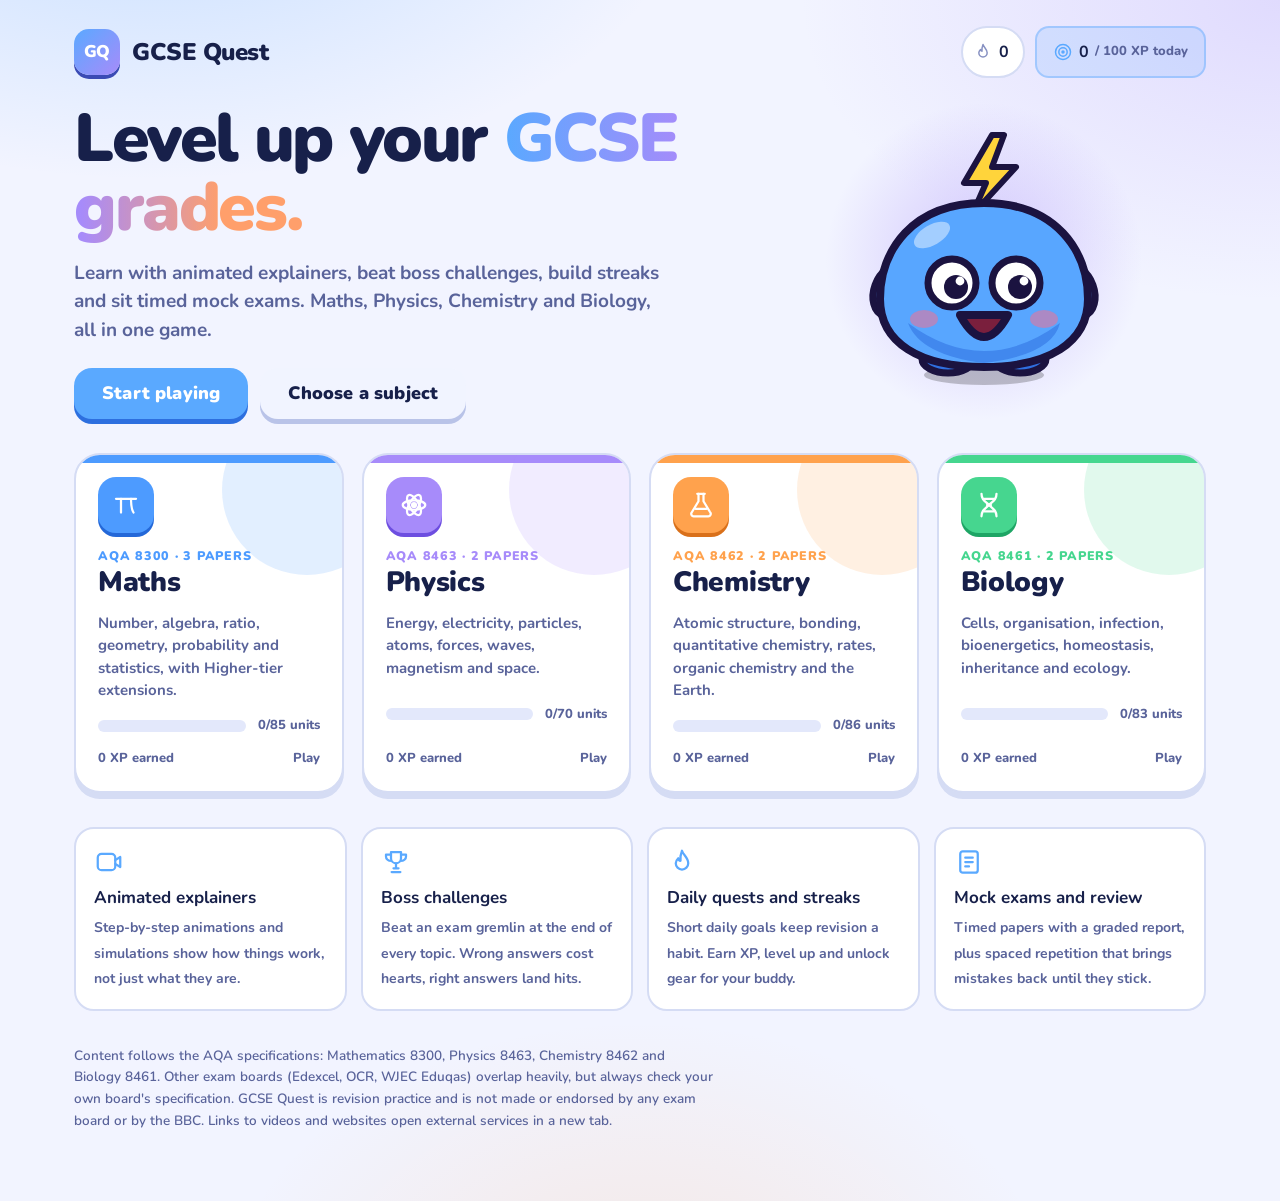
==== commit 430ff43a: "Rebuild GCSE Quest as a game: path map, mascot, bosses, animated explainers - New game UI: Duolingo-" ====
--- a/index.html
+++ b/index.html
@@ -3,47 +3,75 @@
 <head>
 <meta charset="utf-8">
 <meta name="viewport" content="width=device-width,initial-scale=1">
-<title>GCSE Quest</title>
+<meta name="color-scheme" content="dark light">
+<meta name="theme-color" content="#0e1128">
+<link rel="manifest" href="manifest.json">
+<link rel="icon" href="assets/icon.svg" type="image/svg+xml">
+<title>GCSE Quest | Game-based revision for Maths, Physics, Chemistry and Biology</title>
 <link rel="stylesheet" href="assets/game.css">
 </head>
 <body class="hub">
-<header class="hubhead">
-  <div>
-    <h1>GCSE Quest</h1>
-    <p>Four cartoon worlds. Every knowledge point on the course, told as a comic, then fought as a game.</p>
+<div class="hubwrap">
+  <div class="hubnav">
+    <div class="logo"><i>GQ</i>GCSE Quest</div>
+    <div class="hubstats" id="hubstats"></div>
   </div>
-  <div id="streak" style="font-family:var(--display);font-size:22px;color:#fff"></div>
-</header>
-<main class="spread" id="spread"></main>
-<footer class="hubfoot">
-  <h2>How to play</h2>
-  <ul>
-    <li>Pick a world and follow the trail. Each stop is a short comic, a memory trick and a monster to beat with the right answers.</li>
-    <li>Wrong answers go to the Mistake gym and come back on later days until they stick.</li>
-    <li>Set your tier and science course in each world's Settings. Progress saves automatically in this browser.</li>
-  </ul>
-  <p>Content follows the AQA specifications: Mathematics 8300, Physics 8463, Chemistry 8462 and Biology 8461. Other exam boards overlap heavily, but check your own board's list too. These games are revision practice, and are not made or endorsed by AQA.</p>
-</footer>
-<script src="assets/characters.js"></script>
+  <section class="hubhero">
+    <div>
+      <h1>Level up your <em>GCSE grades.</em></h1>
+      <p>Learn with animated explainers, beat boss challenges, build streaks and sit timed mock exams. Maths, Physics, Chemistry and Biology, all in one game.</p>
+      <div class="row"><a class="btn big" id="cta" href="maths.html">Start playing</a><a class="btn alt big" href="#subjects">Choose a subject</a></div>
+    </div>
+    <div class="hubmascot" id="hubmascot"></div>
+  </section>
+  <main class="subjects" id="subjects"></main>
+  <section class="hubfeat">
+    <div class="feat"><div id="f1"></div><b>Animated explainers</b><span>Step-by-step animations and simulations show how things work, not just what they are.</span></div>
+    <div class="feat"><div id="f2"></div><b>Boss challenges</b><span>Beat an exam gremlin at the end of every topic. Wrong answers cost hearts, right answers land hits.</span></div>
+    <div class="feat"><div id="f3"></div><b>Daily quests and streaks</b><span>Short daily goals keep revision a habit. Earn XP, level up and unlock gear for your buddy.</span></div>
+    <div class="feat"><div id="f4"></div><b>Mock exams and review</b><span>Timed papers with a graded report, plus spaced repetition that brings mistakes back until they stick.</span></div>
+  </section>
+  <footer class="hubfoot">
+    <p>Content follows the AQA specifications: Mathematics 8300, Physics 8463, Chemistry 8462 and Biology 8461. Other exam boards (Edexcel, OCR, WJEC Eduqas) overlap heavily, but always check your own board's specification. GCSE Quest is revision practice and is not made or endorsed by any exam board or by the BBC. Links to videos and websites open external services in a new tab.</p>
+  </footer>
+</div>
+<script src="assets/icons.js"></script>
+<script src="assets/mascot.js"></script>
 <script src="data/counts.js"></script>
 <script>
 (function(){
   var worlds=[
-    {key:'maths',file:'maths.html',name:'Maths',sub:'The Pi-rate Voyage. Sail six seas of number and algebra.',a:'pi',b:'polly',unit:'doubloons'},
-    {key:'physics',file:'physics.html',name:'Physics',sub:'Mission Newton. Cross eight planets of energy and force.',a:'newt',b:'volt',unit:'joules'},
-    {key:'chemistry',file:'chemistry.html',name:'Chemistry',sub:'Potion Academy. Master ten classrooms of atoms and reactions.',a:'mole',b:'ion',unit:'crystals'},
-    {key:'biology',file:'biology.html',name:'Biology',sub:'Cell City Safari. Explore seven wilds from cell to ecosystem.',a:'mitch',b:'finch',unit:'ATP'}
+    {key:'maths',file:'maths.html',name:'Maths',spec:'AQA 8300 · 3 papers',sub:'Number, algebra, ratio, geometry, probability and statistics, with Higher-tier extensions.'},
+    {key:'physics',file:'physics.html',name:'Physics',spec:'AQA 8463 · 2 papers',sub:'Energy, electricity, particles, atoms, forces, waves, magnetism and space.'},
+    {key:'chemistry',file:'chemistry.html',name:'Chemistry',spec:'AQA 8462 · 2 papers',sub:'Atomic structure, bonding, quantitative chemistry, rates, organic chemistry and the Earth.'},
+    {key:'biology',file:'biology.html',name:'Biology',spec:'AQA 8461 · 2 papers',sub:'Cells, organisation, infection, bioenergetics, homeostasis, inheritance and ecology.'}
   ];
   var st={subj:{},streak:{}};
   try{var s=localStorage.getItem('gcsequest.v1');if(s)st=JSON.parse(s)}catch(e){}
   var set=st.settings||{tier:'H',course:'S'};
-  document.getElementById('spread').innerHTML=worlds.map(function(w){
-    var c=(window.COUNTS||{})[w.key];
-    if(!c)return '<div class="world soon"><div><h2>'+w.name+'</h2><p class="sub">'+w.sub+'</p></div><div class="pair" aria-hidden="true">'+CAST[w.a]+CAST[w.b]+'</div><div class="wstat"><span>Being built next</span></div></div>';
-    var p=(st.subj||{})[w.key]||{},tot=c[set.tier+(w.key==='maths'?'S':set.course)],done=Math.min(tot,Object.keys(p.stars||{}).length),pct=done/tot*100;
-    return '<a class="world" href="'+w.file+'"><div><h2>'+w.name+'</h2><p class="sub">'+w.sub+'</p></div><div class="pair" aria-hidden="true">'+CAST[w.a]+CAST[w.b]+'</div><div class="wstat"><span>'+(p.xp||0).toLocaleString()+' '+w.unit+'</span><span class="wbar"><i style="width:'+pct+'%"></i></span><span>'+done+'/'+tot+' knowledge points</span></div></a>';
+  if(set.theme==='light'||set.theme==='dark')document.documentElement.setAttribute('data-theme',set.theme);
+  function dkey(d){return d.getFullYear()+'-'+(d.getMonth()+1)+'-'+d.getDate()}
+  var now=new Date(),stk=st.streak||{},days=(stk.last===dkey(now)||stk.last===dkey(new Date(now-864e5)))?(stk.days||0):0;
+  var today=st.daily&&st.daily.d===dkey(now)?st.daily.xp:0,goal=set.goal||100,chips='';
+  chips+='<span class="tpill streak '+(days?'lit':'')+'">'+ICON.flame+'<b>'+days+'</b></span>';
+  chips+='<span class="tpill goal">'+ICON.target+'<b>'+Math.min(today,goal)+'</b><span>/ '+goal+' XP today</span></span>';
+  if(set.examDate){var d=new Date(set.examDate+'T09:00:00'),n=Math.ceil((d-now)/864e5);if(!isNaN(n)&&n>=0)chips+='<span class="tpill">'+ICON.clock+'<b>'+n+'</b><span>days to exams</span></span>';}
+  document.getElementById('hubstats').innerHTML=chips;
+  var xp=0;for(var k in (st.subj||{}))xp+=(st.subj[k].xp||0);
+  var li=0;for(var i=0;i<LEVELS.length;i++)if(xp>=LEVELS[i].xp)li=i;
+  var look=st.look||{color:'blue',acc:'none'};
+  document.getElementById('hubmascot').innerHTML=mascot(look,'happy',260);
+  ['f1:video','f2:trophy','f3:flame','f4:mock'].forEach(function(x){var a=x.split(':');document.getElementById(a[0]).innerHTML=ICON[a[1]]});
+  /* send returning players to the subject they used most recently */
+  var best=null,bx=0;worlds.forEach(function(w){var p=(st.subj||{})[w.key];if(p&&p.xp>bx){bx=p.xp;best=w}});
+  if(best){var cta=document.getElementById('cta');cta.href=best.file;cta.textContent='Continue '+best.name}
+  document.getElementById('subjects').innerHTML=worlds.map(function(w){
+    var c=(window.COUNTS||{})[w.key],p=(st.subj||{})[w.key]||{};
+    var tot=c?c[set.tier+(w.key==='maths'?'S':set.course)]:0,done=Math.min(tot,Object.keys(p.stars||{}).length),pc=tot?done/tot*100:0;
+    return '<a class="subj w-'+w.key+'" href="'+w.file+'"><div class="mark">'+SUBJECT_ICON[w.key]+'</div><div><div class="spec">'+w.spec+'</div><h2>'+w.name+'</h2></div><p>'+w.sub+'</p>'+
+      '<div class="foot"><div class="track"><i style="width:'+pc+'%"></i></div><span>'+done+'/'+tot+' units</span></div><div class="foot"><span>'+(p.xp||0).toLocaleString()+' XP earned</span><span style="margin-left:auto">Play</span></div></a>';
   }).join('');
-  if(st.streak&&st.streak.days)document.getElementById('streak').textContent=st.streak.days+(st.streak.days===1?' day':' days')+' in a row';
+  if('serviceWorker' in navigator&&/^https?:$/.test(location.protocol)){try{navigator.serviceWorker.register('sw.js')}catch(e){}}
 })();
 </script>
 </body>
--- a/assets/game.css
+++ b/assets/game.css
@@ -1,233 +1,504 @@
-/* GCSE Quest: comic-book look. Ink outlines, flat colour, halftone dots. */
-@font-face{font-family:"Lilita One";src:url(fonts/lilita.woff2) format("woff2");font-display:swap}
-@font-face{font-family:"Patrick Hand";src:url(fonts/patrick.woff2) format("woff2");font-display:swap}
+/* GCSE Quest v2: a bold, playful game interface. Dark by default, light by choice or device setting. */
 @font-face{font-family:"Nunito";src:url(fonts/nunito.woff2) format("woff2");font-weight:200 1000;font-display:swap}
 
 :root{
-  --ink:#1c1436; --paper:#fffdf5; --good:#17a862; --bad:#e23a4e; --gold:#ffc72e;
-  --sky:#0a4d68; --sky2:#0e7c86; --accent:#ff6b4a; --accent2:#ffd98e; --dots:rgba(255,255,255,.13); --panel:#fff4d6; --path:#fff4d6; --on-sky:#fff;
-  --display:"Lilita One","Trebuchet MS",sans-serif; --hand:"Patrick Hand","Comic Sans MS",cursive; --body:"Nunito","Segoe UI",system-ui,sans-serif;
-  --line:3px solid var(--ink);
+  --bg:#0e1128; --bg2:#141836; --surface:#1c2248; --surface2:#262e5e; --raised:#323c75;
+  --border:#3b4585; --border2:#4a56a0; --text:#f5f7ff; --muted:#aab2dd; --faint:#7782bb;
+  --good:#5ee09a; --good-d:#2a9d63; --good-ink:#052e1a; --bad:#ff6f86; --bad-d:#c7384f; --gold:#ffd43b; --gold-d:#d9a400;
+  --accent:#5aa9ff; --accent-d:#2d6fdf; --accent-ink:#04102c; --accent-soft:rgba(90,169,255,.16);
+  --c1:#3b82f6; --c2:#06b6d4; --c3:#6366f1; --c4:#14b8a6;
+  --shadow:0 10px 30px rgba(3,6,25,.4);
+  --radius:20px; --radius-s:14px;
+  --line:2px solid var(--border);
+  --ui:"Nunito",system-ui,-apple-system,"Segoe UI",Roboto,Arial,sans-serif;
+  --mono:ui-monospace,"SF Mono",Menlo,Consolas,monospace;
+  color-scheme:dark;
 }
-body[data-world=maths]{--sky:#0a4d68;--sky2:#0e7c86;--accent:#ff6b4a;--accent2:#ffd98e;--panel:#fff4d6;--path:#fff4d6}
-body[data-world=physics]{--sky:#1b1464;--sky2:#3d2bb0;--accent:#ff5da2;--accent2:#29e7cd;--panel:#eef3ff;--path:#ffd23f;--dots:rgba(255,255,255,.1)}
-body[data-world=chemistry]{--sky:#3a1c5c;--sky2:#6a2d8f;--accent:#ff5da2;--accent2:#b8f03c;--panel:#f6ffe6;--path:#b8f03c}
-body[data-world=biology]{--sky:#14633c;--sky2:#2b8f4e;--accent:#e8476a;--accent2:#ffb627;--panel:#fbfff0;--path:#ffe27a}
+@media (prefers-color-scheme:light){
+  :root:not([data-theme=dark]){
+    --bg:#f2f4ff; --bg2:#e8ecfd; --surface:#ffffff; --surface2:#f1f4ff; --raised:#e3e8fb;
+    --border:#d5dcf4; --border2:#b9c3e8; --text:#17204a; --muted:#59639a; --faint:#8791c2;
+    --good:#1fa866; --good-d:#157a49; --good-ink:#fff; --bad:#e0455d; --bad-d:#a92a3e; --gold:#f5b800; --gold-d:#c48f00;
+    --accent-ink:#fff; --shadow:0 8px 24px rgba(30,40,100,.12); color-scheme:light;
+  }
+}
+:root[data-theme=light]{
+  --bg:#f2f4ff; --bg2:#e8ecfd; --surface:#ffffff; --surface2:#f1f4ff; --raised:#e3e8fb;
+  --border:#d5dcf4; --border2:#b9c3e8; --text:#17204a; --muted:#59639a; --faint:#8791c2;
+  --good:#1fa866; --good-d:#157a49; --good-ink:#fff; --bad:#e0455d; --bad-d:#a92a3e; --gold:#f5b800; --gold-d:#c48f00;
+  --accent-ink:#fff; --shadow:0 8px 24px rgba(30,40,100,.12); color-scheme:light;
+}
+/* subject palettes */
+body[data-world=maths],.w-maths{--accent:#4d9bff;--accent-d:#2468d8;--c1:#3b82f6;--c2:#06b6d4;--c3:#6366f1;--c4:#14b8a6;--accent-soft:rgba(77,155,255,.16)}
+body[data-world=physics],.w-physics{--accent:#a78bfa;--accent-d:#6d4ee0;--c1:#8b5cf6;--c2:#ec4899;--c3:#3b82f6;--c4:#06b6d4;--accent-soft:rgba(167,139,250,.16)}
+body[data-world=chemistry],.w-chemistry{--accent:#ffa24d;--accent-d:#d9701a;--c1:#f97316;--c2:#eab308;--c3:#ef4444;--c4:#84cc16;--accent-soft:rgba(255,162,77,.16)}
+body[data-world=biology],.w-biology{--accent:#46d68f;--accent-d:#1ea565;--c1:#10b981;--c2:#84cc16;--c3:#14b8a6;--c4:#22c55e;--accent-soft:rgba(70,214,143,.16)}
+:root[data-theme=light] body[data-world=maths]{--accent:#2468d8;--accent-d:#164aa6}
+:root[data-theme=light] body[data-world=physics]{--accent:#6d4ee0;--accent-d:#4a30b0}
+:root[data-theme=light] body[data-world=chemistry]{--accent:#e0680f;--accent-d:#a84a05}
+:root[data-theme=light] body[data-world=biology]{--accent:#12a566;--accent-d:#0b7648}
+@media (prefers-color-scheme:light){
+  :root:not([data-theme=dark]) body[data-world=maths]{--accent:#2468d8;--accent-d:#164aa6}
+  :root:not([data-theme=dark]) body[data-world=physics]{--accent:#6d4ee0;--accent-d:#4a30b0}
+  :root:not([data-theme=dark]) body[data-world=chemistry]{--accent:#e0680f;--accent-d:#a84a05}
+  :root:not([data-theme=dark]) body[data-world=biology]{--accent:#12a566;--accent-d:#0b7648}
+}
 
 *{box-sizing:border-box}
-html{-webkit-text-size-adjust:100%}
-body{margin:0;font-family:var(--body);color:var(--ink);font-size:17px;line-height:1.5;min-height:100vh;
-  background-color:var(--sky);
-  background-image:radial-gradient(var(--dots) 1.6px,transparent 1.8px);background-size:13px 13px}
-h1,h2,h3{font-family:var(--display);font-weight:400;line-height:1.1;margin:0}
-button,input,select{font:inherit;color:inherit}
+html{-webkit-text-size-adjust:100%;scroll-behavior:smooth}
+body{margin:0;font-family:var(--ui);color:var(--text);font-size:17px;font-weight:600;line-height:1.5;min-height:100vh;background:var(--bg)}
+h1,h2,h3,h4{font-weight:900;letter-spacing:-.01em;line-height:1.15;margin:0}
+p{margin:0}
+button,input,select,textarea{font:inherit;color:inherit}
 button{cursor:pointer}
 a{color:inherit}
-:focus-visible{outline:4px solid #2c7be5;outline-offset:3px}
+:focus-visible{outline:4px solid var(--accent);outline-offset:3px;border-radius:10px}
 sub,sup{line-height:0}
-
-/* top bar */
-.bar{position:sticky;top:0;z-index:30;background:var(--paper);border-bottom:var(--line);display:flex;align-items:center;gap:10px;padding:8px 14px;flex-wrap:wrap}
-.bar .home{font-family:var(--display);font-size:20px;text-decoration:none;display:flex;gap:8px;align-items:center;white-space:nowrap}
-.bar .home svg{width:38px;height:38px}
-.bar nav{display:flex;gap:4px;flex-wrap:wrap;flex:1;justify-content:center}
-.bar nav a{text-decoration:none;padding:4px 10px;border-radius:9px;font-weight:800;font-size:15px;position:relative}
-.bar nav a:hover{background:var(--accent2)}
-.bar nav a.on{background:var(--ink);color:#fff}
-.count{background:var(--bad);color:#fff;border-radius:99px;font-size:12px;padding:0 6px;margin-left:4px}
-.wallet{font-family:var(--display);font-size:17px;background:var(--gold);border:var(--line);border-radius:10px;padding:2px 10px;white-space:nowrap}
-.exit{font-weight:800;font-size:14px;white-space:nowrap}
-
-.wrap{max-width:1040px;margin:0 auto;padding:18px 16px 70px}
-.sheet{background:var(--paper);border:var(--line);box-shadow:6px 6px 0 var(--ink);border-radius:14px 6px 12px 8px;padding:20px}
-.sheet + .sheet{margin-top:18px}
-.title{color:var(--on-sky);font-size:clamp(28px,5vw,44px);text-shadow:3px 3px 0 var(--ink);margin:6px 0 4px}
-.lead{color:var(--on-sky);font-weight:700;margin:0 0 16px;max-width:62ch}
-
-.btn{font-family:var(--display);font-size:19px;background:var(--accent);color:#fff;border:var(--line);border-radius:12px;padding:9px 20px;box-shadow:4px 4px 0 var(--ink);text-decoration:none;display:inline-block;text-shadow:1px 1px 0 var(--ink)}
-.btn:hover{transform:translate(-1px,-1px);box-shadow:5px 5px 0 var(--ink)}
-.btn:active{transform:translate(3px,3px);box-shadow:1px 1px 0 var(--ink)}
-.btn.alt{background:#fff;color:var(--ink);text-shadow:none}
-.btn.small{font-size:16px;padding:5px 14px;box-shadow:3px 3px 0 var(--ink)}
+svg{display:block}
+.muted{color:var(--muted)}.sm{font-size:14px}
+
+/* ---------- shell ---------- */
+.shell{display:grid;grid-template-columns:250px minmax(0,1fr);min-height:100vh}
+.sidebar{position:sticky;top:0;height:100vh;display:flex;flex-direction:column;gap:6px;padding:18px 14px;background:var(--bg2);border-right:2px solid var(--border);overflow-y:auto}
+.brand{display:flex;align-items:center;gap:12px;text-decoration:none;padding:4px 8px 16px}
+.brand .mark{width:46px;height:46px;border-radius:15px;background:var(--accent);color:var(--accent-ink);display:grid;place-items:center;flex:none;box-shadow:0 4px 0 var(--accent-d)}
+.brand .mark svg{width:26px;height:26px}
+.brand b{display:block;font-size:20px;font-weight:900}
+.brand small{display:block;color:var(--muted);font-size:12px;font-weight:800;letter-spacing:.06em;text-transform:uppercase}
+.sidebar nav{display:grid;gap:3px}
+.navlink{display:flex;align-items:center;gap:12px;padding:11px 14px;border-radius:14px;text-decoration:none;color:var(--muted);font-weight:800;font-size:15.5px;border:2px solid transparent}
+.navlink svg{width:22px;height:22px;flex:none}
+.navlink:hover{background:var(--surface)}
+.navlink.on{background:var(--accent-soft);color:var(--accent);border-color:var(--accent)}
+.count{margin-left:auto;background:var(--bad);color:#fff;border-radius:99px;font-size:12px;font-weight:900;padding:1px 8px}
+.sidefoot{margin-top:auto;padding-top:12px}
+.sidelink{display:flex;align-items:center;gap:8px;color:var(--muted);text-decoration:none;font-size:14px;font-weight:800;padding:8px 10px;border-radius:10px}
+.sidelink:hover{color:var(--text);background:var(--surface)}
+.sidelink svg{width:18px;height:18px}
+.main{min-width:0}
+.topbar{position:sticky;top:0;z-index:25;display:flex;justify-content:flex-end;align-items:center;gap:10px;padding:10px 24px;background:color-mix(in srgb,var(--bg) 88%,transparent);backdrop-filter:blur(10px)}
+.tpill{display:flex;align-items:center;gap:6px;background:var(--surface);border:2px solid var(--border);border-radius:99px;padding:3px 14px 3px 10px;font-weight:900;text-decoration:none;font-size:16px}
+.tpill svg{width:20px;height:20px}
+.tpill.streak svg{color:var(--faint)}.tpill.streak.lit svg{color:#ff9f43;animation:flick 1.2s ease-in-out infinite}
+.tpill.goal svg{color:var(--accent)}.tpill.goal span{color:var(--muted);font-size:13px}
+.tpill.xpp svg{color:var(--gold)}
+.avatar{position:relative;display:block;width:48px;height:48px;border-radius:50%;background:var(--surface);border:2px solid var(--border);overflow:visible;text-decoration:none}
+.avatar .mascot{position:absolute;inset:2px}
+.lvbadge{position:absolute;right:-6px;bottom:-6px;background:var(--gold);color:#3b2a00;border-radius:99px;font-size:12px;font-weight:900;padding:0 6px;border:2px solid var(--bg)}
+.wrap{max-width:1160px;margin:0 auto;padding:12px 28px 90px}
+@keyframes flick{50%{transform:scale(1.18) rotate(-6deg)}}
+
+/* ---------- primitives ---------- */
+.crumbs{display:flex;gap:8px;flex-wrap:wrap;align-items:center;color:var(--muted);font-size:14px;font-weight:800;margin-bottom:10px}
+.crumbs a{text-decoration:none}.crumbs a:hover{color:var(--text);text-decoration:underline}.crumbs i{font-style:normal;opacity:.5}
+.title{font-size:clamp(28px,4.4vw,42px);margin:0 0 8px}
+.lead{color:var(--muted);max-width:68ch;margin:0 0 22px;font-size:18px}
+.eyebrow{font-size:12.5px;letter-spacing:.1em;text-transform:uppercase;font-weight:900;color:var(--accent)}
+.card,.sheet{background:var(--surface);border:2px solid var(--border);border-radius:var(--radius);padding:22px;box-shadow:0 4px 0 var(--border)}
+.btn{display:inline-flex;align-items:center;justify-content:center;gap:9px;font-weight:900;font-size:16px;letter-spacing:.01em;background:var(--accent);color:var(--accent-ink);border:0;border-radius:16px;padding:12px 22px;text-decoration:none;line-height:1.15;box-shadow:0 5px 0 var(--accent-d);transition:transform .07s,box-shadow .07s,filter .15s;position:relative}
+.btn:hover{filter:brightness(1.07)}
+.btn:active{transform:translateY(5px);box-shadow:0 0 0 var(--accent-d)}
+.btn svg{width:19px;height:19px}
+.btn.big{font-size:18px;padding:15px 28px;border-radius:18px}
+.btn.alt{background:var(--surface2);color:var(--text);box-shadow:0 5px 0 var(--border2)}
+.btn.alt:active{box-shadow:0 0 0 var(--border2)}
+.btn.good{background:var(--good);color:var(--good-ink);box-shadow:0 5px 0 var(--good-d)}
+.btn.bad{background:var(--bad);color:#fff;box-shadow:0 5px 0 var(--bad-d)}
+.btn.small{font-size:14px;padding:8px 14px;border-radius:12px;box-shadow:0 3px 0 var(--border2)}
+.btn.small:not(.alt){box-shadow:0 3px 0 var(--accent-d)}
+.btn:disabled{opacity:.5;cursor:not-allowed}
 .row{display:flex;gap:12px;flex-wrap:wrap;align-items:center}
-
-/* map */
-.mapgrid{display:grid;grid-template-columns:minmax(0,1fr) 290px;gap:20px;align-items:start}
-.side{position:sticky;top:76px;display:grid;gap:14px}
-.mascots{display:flex;align-items:flex-end;gap:2px}
-.mascots svg{width:82px;height:82px}
-.rankbar{height:16px;border:var(--line);border-radius:9px;background:#fff;overflow:hidden;margin:6px 0}
-.rankbar i{display:block;height:100%;background:var(--accent)}
-.statline{display:flex;justify-content:space-between;font-weight:800;gap:10px}
-.trail{position:relative}
-.trail svg.road{position:absolute;inset:0;width:100%;height:100%;pointer-events:none}
-.road path{fill:none;stroke:var(--path);stroke-width:7;stroke-dasharray:3 15;stroke-linecap:round}
-.stop{position:absolute;transform:translate(-50%,-50%);display:flex;flex-direction:column;align-items:center;text-decoration:none;width:230px;text-align:center}
-.coin{width:84px;height:84px;border-radius:50%;border:4px solid var(--ink);background:var(--panel);display:grid;place-items:center;font-size:38px;box-shadow:0 7px 0 var(--ink);line-height:1}
-.stop:hover .coin{transform:translateY(-3px)}
-.stop.done .coin{background:var(--gold)}
-.stop.next .coin{background:var(--accent2);animation:pulse 1.6s infinite}
-.stop.boss .coin{background:var(--accent);width:100px;height:100px;font-size:46px}
-@keyframes pulse{50%{transform:scale(1.08)}}
-.stop .lab{margin-top:11px;background:var(--paper);border:var(--line);border-radius:9px;padding:2px 10px;font-weight:800;font-size:15px;line-height:1.25}
-.stop .lab small{display:block;font-weight:700;font-size:12px}
-.stars{color:#c98b00;letter-spacing:1px;font-size:14px;white-space:nowrap}
-.decor{position:absolute;font-size:36px;pointer-events:none;opacity:.85}
-.tag{display:inline-block;font-size:12px;font-weight:800;border:2px solid var(--ink);border-radius:6px;padding:0 6px;margin:0 3px 0 0;background:#fff;line-height:1.5}
-.tag.h{background:#ffd23f}.tag.s{background:#9ee7ff}.tag.r{background:#ffc2dc}
-
-/* comic reader */
-.comic{display:grid;gap:14px}
-.cpanel{background:var(--panel);border:4px solid var(--ink);box-shadow:5px 5px 0 var(--ink);border-radius:6px 16px 8px 14px;padding:12px;display:flex;gap:10px;align-items:flex-end;
-  background-image:radial-gradient(rgba(28,20,54,.09) 1.4px,transparent 1.6px);background-size:9px 9px;animation:pop .22s ease-out}
-.cpanel.right{flex-direction:row-reverse}
-.cpanel svg.char,.cpanel .char svg{width:88px;height:88px;flex:none}
-.char{flex:none;text-align:center;font-family:var(--hand);font-size:14px;line-height:1.1;width:92px}
-.bubble{position:relative;flex:1;background:#fff;border:3px solid var(--ink);border-radius:20px;padding:10px 15px;font-family:var(--hand);font-size:22px;line-height:1.28;margin-bottom:20px;min-width:0}
-.bubble:after{content:"";position:absolute;left:-14px;bottom:10px;width:20px;height:18px;background:#fff;border-left:3px solid var(--ink);border-bottom:3px solid var(--ink);transform:skewY(30deg) rotate(8deg);border-radius:0 0 0 6px}
-.right .bubble:after{left:auto;right:-14px;transform:scaleX(-1) skewY(30deg) rotate(8deg)}
-.cpanel.diagram{display:block;background:#fff;text-align:center}
-.cpanel.diagram svg{max-width:100%;height:auto;max-height:380px}
-.trick{background:var(--accent2);border:4px dashed var(--ink);border-radius:18px;padding:14px 18px;transform:rotate(-.6deg);animation:pop .22s ease-out}
-.trick h3{font-size:22px;margin-bottom:4px}
-.trick p{margin:0;font-family:var(--hand);font-size:24px;line-height:1.25}
-@keyframes pop{from{transform:scale(.94);opacity:0}to{opacity:1}}
-.crumbs{color:var(--on-sky);font-weight:800;margin-bottom:6px}
-.crumbs a{color:var(--on-sky)}
-
-/* battle */
-.arena{display:grid;gap:14px}
-.hud{display:flex;justify-content:space-between;align-items:center;gap:10px;flex-wrap:wrap;background:var(--paper);border:var(--line);border-radius:12px;padding:6px 14px;font-weight:800}
-.hearts{font-size:22px;letter-spacing:1px;line-height:1}
-.combo{font-family:var(--display);color:var(--accent);font-size:19px}
-.stage{position:relative;display:flex;justify-content:space-between;align-items:flex-end;padding:8px 20px 8px;border:4px solid var(--ink);border-radius:14px;background:linear-gradient(var(--sky2),var(--sky2) 64%,var(--accent2) 64%);height:150px;overflow:hidden}
-.stage svg{width:112px;height:112px}
-.hpwrap{position:absolute;right:150px;top:12px;left:150px}
-.hpname{font-family:var(--display);color:#fff;text-shadow:2px 2px 0 var(--ink);font-size:17px;text-align:center;white-space:nowrap;overflow:hidden;text-overflow:ellipsis}
-.hp{height:14px;background:#fff;border:3px solid var(--ink);border-radius:8px;overflow:hidden}
-.hp i{display:block;height:100%;background:var(--bad);transition:width .3s}
-.hit{animation:hit .4s}.lunge{animation:lunge .35s}.sad{animation:sad .5s}
-@keyframes hit{20%{transform:translateX(12px) rotate(8deg)}60%{transform:translateX(-7px) rotate(-5deg)}}
-@keyframes lunge{40%{transform:translateX(60px) scale(1.1)}}
-@keyframes sad{30%{transform:translateX(-10px) rotate(-8deg)}70%{transform:translateX(5px)}}
-.pow{position:absolute;left:58%;top:30%;font-family:var(--display);color:#fff;background:var(--bad);border:3px solid var(--ink);padding:2px 12px;font-size:26px;transform:rotate(-8deg);animation:boom .6s forwards;clip-path:polygon(0 12%,12% 0,30% 10%,50% 0,70% 8%,92% 0,100% 30%,92% 55%,100% 90%,75% 86%,50% 100%,30% 88%,6% 100%,10% 60%)}
-@keyframes boom{from{transform:scale(.4) rotate(-14deg)}40%{transform:scale(1.15) rotate(-6deg)}to{opacity:0;transform:scale(1.1) rotate(-6deg)}}
-
-.qbox{background:var(--paper);border:4px solid var(--ink);box-shadow:5px 5px 0 var(--ink);border-radius:14px;padding:16px}
-.prompt{font-weight:800;font-size:20px;line-height:1.35;margin:0 0 12px}
-.choices{display:grid;grid-template-columns:1fr 1fr;gap:10px}
-.choice{background:#fff;border:var(--line);border-radius:12px;padding:10px 12px;text-align:left;font-weight:700;box-shadow:3px 3px 0 var(--ink);display:flex;gap:9px;align-items:flex-start;min-height:52px}
-.choice:hover:not(:disabled){background:var(--accent2)}
-.choice:disabled{cursor:default;opacity:.65}
-.choice .kb{font-family:var(--display);font-size:14px;background:var(--ink);color:#fff;border-radius:5px;padding:0 6px;flex:none;margin-top:2px}
-.choice.right{background:#b8f2cf;opacity:1}.choice.wrong{background:#ffc4cb;opacity:1}
-.feedback{margin-top:12px;border-radius:10px;border:var(--line);padding:10px 14px;display:flex;justify-content:space-between;gap:14px;align-items:center;flex-wrap:wrap}
-.feedback.ok{background:#d6f8e3}.feedback.no{background:#ffe1e4}
-.feedback p{margin:0;flex:1 1 280px}
-.feedback b{font-family:var(--display);font-weight:400;font-size:19px;display:block}
-.typed{display:flex;gap:8px;align-items:center;flex-wrap:wrap}
-.typed input{border:var(--line);border-radius:10px;padding:8px 12px;width:210px;font-weight:800;font-size:20px;background:#fff}
-.unit{font-weight:800}
-.pairs{display:grid;grid-template-columns:1fr 1fr;gap:10px}
-.pairs>div{display:grid;gap:8px;align-content:start}
-.tile{background:#fff;border:var(--line);border-radius:10px;padding:8px 11px;font-weight:700;text-align:left;box-shadow:2px 2px 0 var(--ink);min-height:44px}
-.tile.sel{background:var(--accent2)}.tile.done{background:#b8f2cf;box-shadow:none;opacity:.7}.tile.oops{animation:sad .4s;background:#ffc4cb}
-.bins{display:grid;gap:10px;grid-template-columns:repeat(auto-fit,minmax(130px,1fr))}
-.bin{background:var(--panel);border:var(--line);border-radius:12px;padding:10px;font-family:var(--display);font-size:17px;min-height:68px;text-align:center}
-.bin:hover{background:var(--accent2)}
-.bin small{display:block;font-family:var(--body);font-weight:700;font-size:13px}
-.item{font-family:var(--hand);font-size:26px;text-align:center;padding:9px;background:#fff;border:3px dashed var(--ink);border-radius:12px;margin-bottom:12px;animation:pop .2s}
-.ordered{min-height:42px;display:grid;gap:5px;margin-bottom:10px;counter-reset:n}
-.ordered div{background:#b8f2cf;border:2px solid var(--ink);border-radius:8px;padding:3px 10px;font-weight:700;counter-increment:n}
-.ordered div:before{content:counter(n) ". ";font-weight:900}
+.chip{display:inline-flex;align-items:center;gap:6px;font-size:13px;font-weight:900;border:2px solid var(--border);background:var(--surface2);border-radius:99px;padding:1px 12px;color:var(--muted)}
+.tag{display:inline-block;font-size:12px;font-weight:900;border-radius:8px;padding:1px 9px;margin:0 5px 3px 0;background:var(--surface2);color:var(--muted);border:2px solid var(--border)}
+.tag.h{color:#ffd43b;border-color:rgba(255,212,59,.45)}.tag.s{color:#6ad4ff;border-color:rgba(106,212,255,.45)}.tag.r{color:#ff94c4;border-color:rgba(255,148,196,.45)}.tag.anim{color:var(--accent);border-color:var(--accent)}
+:root[data-theme=light] .tag.h{color:#8a6100}:root[data-theme=light] .tag.s{color:#006c9c}:root[data-theme=light] .tag.r{color:#b0285f}
+@media (prefers-color-scheme:light){:root:not([data-theme=dark]) .tag.h{color:#8a6100}:root:not([data-theme=dark]) .tag.s{color:#006c9c}:root:not([data-theme=dark]) .tag.r{color:#b0285f}}
+.track{height:12px;border-radius:99px;background:var(--raised);overflow:hidden}
+.track i{display:block;height:100%;border-radius:99px;background:var(--accent);transition:width .5s cubic-bezier(.2,.8,.2,1)}
+.track.good i{background:var(--good)}
+.ring{position:relative;display:grid;place-items:center;flex:none}
+.ring svg{transform:rotate(-90deg)}.ring .bg{stroke:var(--raised)}.ring .fg{stroke:var(--accent);transition:stroke-dashoffset .6s cubic-bezier(.2,.8,.2,1)}
+.ring b{position:absolute;font-weight:900}
+.grid{display:grid;gap:16px}.g2{grid-template-columns:repeat(auto-fill,minmax(300px,1fr))}
+.statrow{display:grid;grid-template-columns:repeat(auto-fit,minmax(170px,1fr));gap:14px;margin-bottom:22px}
+.stat{background:var(--surface);border:2px solid var(--border);border-radius:var(--radius-s);padding:14px 16px;display:flex;gap:13px;align-items:center}
+.stat .ic{width:42px;height:42px;border-radius:13px;background:var(--accent-soft);color:var(--accent);display:grid;place-items:center;flex:none}
+.stat .ic svg{width:22px;height:22px}.stat b{display:block;font-size:22px;line-height:1.15}.stat span{display:block;color:var(--muted);font-size:13px;font-weight:800}
+h2.sec{font-size:21px;margin:32px 0 14px;display:flex;align-items:center;gap:10px}h2.sec small{font-size:14px;color:var(--muted)}
+h2.sec2{font-size:18px;margin:18px 0 6px}
+.tabs{display:flex;gap:8px;flex-wrap:wrap;margin:6px 0 20px}
+.tab{padding:9px 18px;border-radius:99px;border:2px solid var(--border);text-decoration:none;font-weight:900;color:var(--muted);background:var(--surface)}
+.tab.on{background:var(--accent);color:var(--accent-ink);border-color:var(--accent)}
+
+/* ---------- mascot and boss ---------- */
+.mascot{display:inline-block;width:64px;height:68px;line-height:0;flex:none}
+.mascot svg{width:100%;height:100%;overflow:visible}
+.mbody{transform-box:fill-box;transform-origin:50% 100%}
+.mo{display:none}
+.m-idle .mo-smile,.m-think .mo-smile,.m-happy .mo-open,.m-sad .mo-sad,.m-wow .mo-o{display:inline}
+.m-idle .mbody{animation:mfloat 3.2s ease-in-out infinite}
+.m-happy .mbody{animation:mhop .75s ease-in-out infinite}
+.m-sad .mbody{animation:mdroop 3s ease-in-out infinite}
+.m-think .mbody{animation:mtilt 2.8s ease-in-out infinite}
+.m-wow .mbody{animation:mwow 1.5s ease-in-out infinite}
+.meyes{transform-box:fill-box;transform-origin:50% 50%;animation:blink 4.5s infinite}
+.m-sad .pup{transform:translateY(3px)}.m-think .pup{transform:translate(-3px,-3px)}
+.m-happy .marm.l{transform-box:fill-box;transform-origin:50% 20%;animation:wave .75s ease-in-out infinite}
+.m-happy .marm.r{transform-box:fill-box;transform-origin:50% 20%;animation:wave .75s ease-in-out infinite reverse}
+.mspark{transform-box:fill-box;transform-origin:50% 100%;animation:spark 2s ease-in-out infinite}
+@keyframes mfloat{50%{transform:translateY(-5px)}}
+@keyframes mhop{0%,100%{transform:translateY(0) scale(1,1)}25%{transform:translateY(0) scale(1.06,.92)}55%{transform:translateY(-14px) scale(.95,1.06)}}
+@keyframes mdroop{50%{transform:translateY(2px) scale(1.02,.96)}}
+@keyframes mtilt{0%,100%{transform:rotate(-4deg)}50%{transform:rotate(4deg)}}
+@keyframes mwow{0%,100%{transform:scale(1)}50%{transform:scale(1.07) translateY(-4px)}}
+@keyframes blink{0%,93%,100%{transform:scaleY(1)}96%{transform:scaleY(.08)}}
+@keyframes wave{50%{transform:rotate(22deg)}}
+@keyframes spark{0%,100%{transform:rotate(-6deg)}50%{transform:rotate(8deg) scale(1.08)}}
+.boss{display:inline-block;width:130px;height:130px;filter:hue-rotate(var(--hue,0deg));line-height:0}
+.boss svg{width:100%;height:100%;overflow:visible}
+.bbody{transform-box:fill-box;transform-origin:50% 100%;animation:bfloat 2.6s ease-in-out infinite}
+.bp{transform-box:fill-box;animation:glare 3s infinite}
+@keyframes bfloat{50%{transform:translateY(-6px) scale(1.02)}}
+@keyframes glare{50%{transform:translate(2px,1px)}}
+#bossw.hit .bbody{animation:bhit .55s}
+#bossw.atk .bbody{animation:batk .55s}
+@keyframes bhit{0%{transform:translateX(0)}20%{transform:translateX(14px) rotate(6deg);filter:brightness(2)}50%{transform:translateX(-10px) rotate(-5deg)}100%{transform:none}}
+@keyframes batk{0%{transform:none}40%{transform:translateX(-30px) scale(1.18)}100%{transform:none}}
+
+/* ---------- home: path ---------- */
+.home{display:grid;grid-template-columns:minmax(0,1fr) 330px;gap:30px;align-items:start}
+.hero2{display:grid;grid-template-columns:minmax(0,1fr) auto;gap:20px;align-items:center;background:linear-gradient(135deg,var(--c1),var(--c3));color:#fff;border-radius:26px;padding:28px 32px;margin-bottom:18px;box-shadow:0 6px 0 rgba(0,0,0,.25);position:relative;overflow:hidden}
+.hero2:before{content:"";position:absolute;right:-60px;top:-80px;width:300px;height:300px;border-radius:50%;background:rgba(255,255,255,.12)}
+.hero2 .eyebrow{color:rgba(255,255,255,.85)}
+.hero2 h1{font-size:clamp(32px,5vw,48px);margin:4px 0 8px}
+.hero2 p{max-width:52ch;margin-bottom:18px;color:rgba(255,255,255,.92);font-weight:700}
+.hero2 .btn{background:#fff;color:#17204a;box-shadow:0 5px 0 rgba(0,0,0,.28)}
+.hm{position:relative;z-index:1}
+.modes{display:grid;grid-template-columns:repeat(auto-fit,minmax(150px,1fr));gap:12px;margin-bottom:8px}
+.mode{display:flex;flex-direction:column;gap:2px;background:var(--surface);border:2px solid var(--border);border-radius:18px;padding:14px 16px;text-decoration:none;box-shadow:0 4px 0 var(--border);transition:transform .1s}
+.mode:hover{transform:translateY(-2px);border-color:var(--accent)}
+.mode svg{width:26px;height:26px;color:var(--accent);margin-bottom:4px}.mode b{font-size:16px}.mode span{font-size:13px;color:var(--muted);font-weight:700}
+.sect{margin-top:30px;scroll-margin-top:80px}
+.w-sec0{--sa:var(--c1)}.w-sec1{--sa:var(--c2)}.w-sec2{--sa:var(--c3)}.w-sec3{--sa:var(--c4)}
+.banner{display:flex;justify-content:space-between;align-items:center;gap:16px;background:linear-gradient(135deg,var(--sa),color-mix(in srgb,var(--sa) 55%,#000));color:#fff;border-radius:20px;padding:18px 22px;box-shadow:0 5px 0 rgba(0,0,0,.28);position:sticky;top:68px;z-index:5}
+.banner h2{font-size:22px}.banner p{font-size:14px;font-weight:700;opacity:.92;margin-top:2px}.banner .eyebrow{color:rgba(255,255,255,.85);font-size:11.5px}
+.banner .btn.alt{background:rgba(255,255,255,.2);color:#fff;box-shadow:0 3px 0 rgba(0,0,0,.25)}
+.pathcol{display:flex;flex-direction:column;align-items:center;gap:30px;padding:64px 0 20px}
+.node{position:relative;display:flex;flex-direction:column;align-items:center;transform:translateX(var(--x,0))}
+.nbtn{width:80px;height:80px;border-radius:50%;border:0;background:var(--raised);color:var(--muted);display:grid;place-items:center;box-shadow:0 8px 0 var(--border2);position:relative;transition:transform .1s,box-shadow .1s}
+.nbtn:hover{transform:translateY(-3px)}
+.nbtn:active{transform:translateY(6px);box-shadow:0 2px 0 var(--border2)}
+.ni svg{width:36px;height:36px}
+.node.todo .nbtn{background:var(--sa);color:#fff;box-shadow:0 8px 0 color-mix(in srgb,var(--sa) 55%,#000);opacity:.55}
+.node.todo .nbtn:hover{opacity:.9}
+.node.cur .nbtn{background:var(--sa);color:#fff;box-shadow:0 8px 0 color-mix(in srgb,var(--sa) 55%,#000);animation:pulse 1.8s ease-in-out infinite}
+.node.cur .nbtn:before{content:"";position:absolute;inset:-9px;border-radius:50%;border:5px solid color-mix(in srgb,var(--sa) 45%,transparent);animation:ripple 1.8s ease-out infinite}
+.node.done .nbtn{background:var(--gold);color:#5a4100;box-shadow:0 8px 0 var(--gold-d)}
+@keyframes pulse{50%{transform:scale(1.07)}}
+@keyframes ripple{from{transform:scale(.9);opacity:1}to{transform:scale(1.25);opacity:0}}
+.nl{margin-top:16px;max-width:170px;text-align:center;font-weight:800;font-size:14.5px;line-height:1.25;color:var(--muted)}
+.node.cur .nl{color:var(--text)}
+.nstars{color:var(--gold);letter-spacing:2px;font-size:14px;margin-top:2px}
+.startme{position:absolute;top:-44px;background:#fff;color:var(--sa);font-weight:900;font-size:14px;letter-spacing:.08em;padding:5px 14px;border-radius:12px;box-shadow:0 4px 0 var(--border2);animation:bob 1.2s ease-in-out infinite;white-space:nowrap}
+.startme:after{content:"";position:absolute;left:50%;bottom:-8px;margin-left:-8px;border:8px solid transparent;border-top-color:#fff;border-bottom:0}
+@keyframes bob{50%{transform:translateY(-6px)}}
+.nm{position:absolute;left:-104px;top:0}
+.pop{display:none;position:absolute;top:calc(100% + 8px);left:50%;transform:translateX(-50%);z-index:20;width:260px;background:var(--surface);border:2px solid var(--border2);border-radius:18px;padding:14px;box-shadow:var(--shadow);text-align:center;gap:6px;flex-direction:column}
+.node.open .pop{display:flex;animation:rise .2s ease both}
+.pop b{font-size:17px}.pop .btn{margin-top:4px}
+.node.open{z-index:30}
+.node.boss .nbtn.big{width:108px;height:108px;background:var(--surface2);box-shadow:0 8px 0 var(--border2);text-decoration:none;overflow:visible}
+.node.boss .boss{width:84px;height:84px}
+.node.boss.done .nbtn{background:var(--gold);box-shadow:0 8px 0 var(--gold-d)}
+.node.boss.done .boss{opacity:.45;filter:grayscale(1)}
+.rail{position:sticky;top:76px;display:grid;gap:14px;align-content:start}
+.rail h3{font-size:18px}
+.prof{display:flex;gap:14px;align-items:center}.prof .track{margin:6px 0}.pm{flex:none}
+.rh{display:flex;justify-content:space-between;align-items:center;margin-bottom:12px}
+.quest{display:flex;gap:12px;align-items:center;padding:8px 0}
+.qi{width:40px;height:40px;border-radius:12px;background:var(--accent-soft);color:var(--accent);display:grid;place-items:center;flex:none}.qi svg{width:22px;height:22px}
+.quest.done .qi{background:var(--good);color:var(--good-ink)}
+.qt{flex:1;min-width:0}.qt b{display:block;font-size:14.5px;line-height:1.25;margin-bottom:5px}.qt .track{height:10px}.qt span{font-size:12px;color:var(--muted);font-weight:800}
+.tiles{display:grid;grid-template-columns:repeat(3,1fr);gap:8px;padding:14px}
+.tile2{text-align:center}.tile2 svg{width:24px;height:24px;margin:0 auto 2px;color:var(--accent)}.tile2:first-child svg{color:#ff9f43}.tile2 b{display:block;font-size:20px}.tile2 span{font-size:12px;color:var(--muted);font-weight:800}
+.secnav{padding:16px}.secnav h3{margin-bottom:8px}
+.secnav a{display:flex;align-items:center;gap:10px;padding:6px 4px;text-decoration:none;border-radius:10px;font-size:14px;font-weight:800}
+.secnav a:hover{background:var(--surface2)}.secnav a span:nth-child(2){flex:1;min-width:0;line-height:1.25}
+.sn2{font-family:var(--mono);font-size:12px;color:var(--accent);background:var(--accent-soft);border-radius:7px;padding:1px 6px}
+.secnav .ring b{display:none}
+
+/* ---------- guidebook ---------- */
+.units{display:grid;gap:10px}
+.unit{display:grid;grid-template-columns:44px minmax(0,1fr) auto;gap:14px;align-items:center;background:var(--surface);border:2px solid var(--border);border-radius:16px;padding:12px 16px;text-decoration:none;box-shadow:0 3px 0 var(--border)}
+.unit:hover{border-color:var(--accent)}
+.unit .n{width:38px;height:38px;border-radius:50%;border:3px solid var(--border2);display:grid;place-items:center;font-size:13px;font-weight:900;color:var(--muted);font-family:var(--mono)}
+.unit.m1 .n{border-color:var(--gold);color:var(--gold)}.unit.m2 .n{border-color:var(--accent);color:var(--accent)}.unit.m3 .n{background:var(--good);border-color:var(--good);color:var(--good-ink)}.unit.m3 .n svg{width:19px;height:19px}
+.unit b{display:block;font-size:16px;line-height:1.3}.unit .meta{display:flex;gap:4px;flex-wrap:wrap;margin-top:3px;align-items:center}
+.unit .state{font-size:13px;font-weight:900;color:var(--muted);white-space:nowrap;text-align:right}
+.unit.m3 .state{color:var(--good)}.unit.m2 .state{color:var(--accent)}.unit.m1 .state{color:var(--gold)}
+.unit.next{border-color:var(--accent);box-shadow:0 3px 0 var(--accent-d)}
+.unit.test{border-style:dashed}.unit.test .n{border-radius:12px}
+
+/* ---------- lesson stepper ---------- */
+.lesson2{max-width:860px;margin:0 auto;padding-bottom:100px}
+.lhead{display:flex;align-items:center;gap:14px;margin-bottom:10px}
+.xbtn{width:42px;height:42px;border-radius:50%;display:grid;place-items:center;color:var(--muted);text-decoration:none;flex:none}
+.xbtn:hover{background:var(--surface2);color:var(--text)}.xbtn svg{width:24px;height:24px}
+.lprog{flex:1;display:flex;gap:6px}
+.lprog i{flex:1;height:12px;border-radius:99px;background:var(--raised);transition:background .3s}
+.lprog i.done{background:var(--good)}.lprog i.on{background:var(--accent)}
+.lmeta{margin:6px 0 16px}
+.lstage.fwd .lscreen{animation:slidein .35s cubic-bezier(.2,.8,.2,1) both}
+.lstage.back .lscreen{animation:slideback .35s cubic-bezier(.2,.8,.2,1) both}
+@keyframes slidein{from{opacity:0;transform:translateX(40px)}to{opacity:1;transform:none}}
+@keyframes slideback{from{opacity:0;transform:translateX(-40px)}to{opacity:1;transform:none}}
+@keyframes rise{from{opacity:0;transform:translateY(10px)}to{opacity:1;transform:none}}
+.say{display:flex;gap:16px;align-items:flex-end;margin-bottom:16px}
+.bubble{position:relative;flex:1;background:var(--surface);border:2px solid var(--border2);border-radius:22px 22px 22px 6px;padding:18px 22px;font-size:19px;line-height:1.55;font-weight:700;box-shadow:0 4px 0 var(--border)}
+.pnum{display:block;font-size:12px;letter-spacing:.1em;text-transform:uppercase;color:var(--accent);font-weight:900;margin-bottom:4px}
+.figure{background:#fff;border:2px solid var(--border);border-radius:var(--radius);padding:14px;text-align:center;margin:0}
+.figure svg{max-width:100%;height:auto;max-height:380px;margin:0 auto}
+.figure figcaption{font-size:12px;color:#56608a;font-weight:900;letter-spacing:.08em;text-transform:uppercase;margin-bottom:6px}
+.hook{background:linear-gradient(135deg,color-mix(in srgb,var(--accent) 22%,var(--surface)),var(--surface));border:2px solid var(--accent);border-radius:var(--radius);padding:22px 26px;box-shadow:0 4px 0 var(--accent-d)}
+.hook.flip{animation:flip .6s cubic-bezier(.2,.8,.2,1) both}
+@keyframes flip{from{transform:perspective(800px) rotateX(-70deg);opacity:0}to{transform:none;opacity:1}}
+.hook h3{font-size:13px;text-transform:uppercase;letter-spacing:.1em;color:var(--accent);margin-bottom:8px;display:flex;gap:8px;align-items:center}.hook h3 svg{width:20px;height:20px}
+.hook p{font-size:22px;line-height:1.5;font-weight:800}
+.lbar{position:fixed;left:250px;right:0;bottom:0;z-index:40;display:flex;justify-content:space-between;gap:12px;padding:14px max(28px,calc((100vw - 250px - 860px)/2));background:color-mix(in srgb,var(--bg) 92%,transparent);backdrop-filter:blur(10px);border-top:2px solid var(--border)}
+.scenecard{padding:14px}.simcap{margin-top:10px;color:var(--muted);font-size:15px;font-weight:700}
+.links{display:grid;gap:10px}
+.linkcard{display:flex;align-items:center;gap:14px;background:var(--surface);border:2px solid var(--border);border-radius:16px;padding:12px 16px;text-decoration:none;box-shadow:0 3px 0 var(--border)}
+.linkcard:hover{border-color:var(--accent)}
+.li{width:42px;height:42px;border-radius:12px;background:var(--accent-soft);color:var(--accent);display:grid;place-items:center;flex:none}.li svg{width:22px;height:22px}
+.linkcard b{display:block;font-size:16px}.linkcard small{display:block;color:var(--muted);font-size:13px;font-weight:700}
+.ext{margin-left:auto;color:var(--faint)}.ext svg{width:20px;height:20px}
+
+/* animated scenes */
+.scene{display:grid;gap:10px}
+.sstage{width:100%;height:auto;border-radius:16px;background:radial-gradient(circle at 20% 10%,#1d2a63,#0b1030 75%);border:2px solid var(--border);color:#fff}
+.scap{display:flex;gap:12px;align-items:flex-start;min-height:64px;background:var(--surface2);border-radius:14px;padding:12px 16px;font-size:17px;font-weight:700;line-height:1.5}
+.scap .sn{flex:none;font-family:var(--mono);font-size:13px;color:var(--accent);font-weight:900;padding-top:3px;min-width:42px}
+.sctl{display:flex;align-items:center;gap:8px}
+.sbtn{width:44px;height:40px;border:0;border-radius:12px;background:var(--surface2);color:var(--text);font-weight:900;box-shadow:0 3px 0 var(--border2);font-size:13px}
+.sbtn.play{background:var(--accent);color:var(--accent-ink);box-shadow:0 3px 0 var(--accent-d);width:56px;font-size:16px}
+.sbtn:active{transform:translateY(3px);box-shadow:none}
+.sdots{display:flex;gap:6px;flex:1;margin-left:8px}
+.sdot{flex:1;max-width:46px;height:10px;border:0;border-radius:99px;background:var(--raised);padding:0}
+.sdot.on{background:var(--accent)}.sdot.done{background:var(--good)}
+.simbox canvas{width:100%;height:auto;border-radius:16px;border:2px solid var(--border);display:block;background:#0d1431}
+.simread{margin:10px 0;font-size:15.5px;font-weight:700;color:var(--muted)}.simread b{color:var(--text)}
+.simctl{display:flex;gap:18px;flex-wrap:wrap;align-items:center}
+.simsl{display:flex;align-items:center;gap:10px;font-weight:800;font-size:14.5px}.simsl input{width:150px;accent-color:var(--accent)}.simsl b{min-width:54px;font-family:var(--mono);font-size:13px;color:var(--accent)}
+
+/* ---------- practice ---------- */
+.session{max-width:840px;margin:0 auto}
+.statusbar{display:grid;grid-template-columns:minmax(0,1fr) auto;gap:14px;align-items:center;margin-bottom:16px}
+.sbl{display:flex;align-items:center;gap:10px;min-width:0}
+.pg{display:flex;align-items:center;gap:12px;flex:1}
+.seg{flex:1;height:18px;border-radius:99px;background:var(--raised);overflow:hidden}
+.seg i{display:block;height:100%;border-radius:99px;background:var(--good);transition:width .4s cubic-bezier(.2,.8,.2,1);box-shadow:inset 0 -5px 0 rgba(0,0,0,.14);min-width:0}
+.qn{font-family:var(--mono);font-size:13px;font-weight:800;color:var(--muted);white-space:nowrap}
+.statusbar .meta{display:flex;gap:14px;align-items:center;font-weight:900}
+.hearts{display:inline-flex;gap:3px}.hearts i{width:24px;height:24px;color:#ff5b78;display:block}.hearts i.off{color:var(--raised)}.hearts svg{width:100%;height:100%}
+.hearts i:not(.off){animation:beat 2s ease-in-out infinite}
+@keyframes beat{50%{transform:scale(1.12)}}
+.combo{display:inline-flex;align-items:center;gap:3px;color:#ff9f43;font-size:20px;animation:pulse .6s}.combo svg{width:22px;height:22px}
+.xpnow{font-size:15px;color:var(--muted)}.xpnow b{color:var(--gold);font-size:20px}
+.qcard{background:var(--surface);border:2px solid var(--border);border-radius:24px;padding:28px;box-shadow:0 5px 0 var(--border);transition:border-color .2s}
+.qcard.flash-ok{border-color:var(--good)}.qcard.flash-no{border-color:var(--bad);animation:shake .4s}
+@keyframes shake{20%{transform:translateX(-8px)}50%{transform:translateX(7px)}80%{transform:translateX(-4px)}}
+.session.shake{animation:shake .4s}
+.qlabel{font-size:13px;font-weight:900;letter-spacing:.1em;text-transform:uppercase;color:var(--accent);margin-bottom:12px}
+.prompt{font-weight:800;font-size:23px;line-height:1.45;margin:0 0 22px}
+.hint{font-size:15px;font-weight:700}
+.choices{display:grid;grid-template-columns:1fr 1fr;gap:12px}
+.choices.two{grid-template-columns:1fr 1fr}
+.choice{background:var(--surface2);border:2px solid var(--border2);border-radius:16px;padding:15px 16px;text-align:left;font-weight:800;display:flex;gap:12px;align-items:flex-start;min-height:62px;line-height:1.4;box-shadow:0 4px 0 var(--border2);font-size:17px;transition:transform .07s,box-shadow .07s,border-color .12s}
+.choice:hover:not(:disabled){border-color:var(--accent);background:var(--accent-soft)}
+.choice:active:not(:disabled){transform:translateY(4px);box-shadow:0 0 0 var(--border2)}
+.choice:disabled{cursor:default}
+.choice .kb{font-family:var(--mono);font-size:13px;border:2px solid var(--border2);color:var(--muted);border-radius:8px;padding:0 7px;flex:none;margin-top:1px;font-weight:900}
+.choice.right{background:color-mix(in srgb,var(--good) 20%,var(--surface));border-color:var(--good);box-shadow:0 4px 0 var(--good-d)}.choice.right .kb{background:var(--good);border-color:var(--good);color:var(--good-ink)}
+.choice.wrong{background:color-mix(in srgb,var(--bad) 18%,var(--surface));border-color:var(--bad);box-shadow:0 4px 0 var(--bad-d)}.choice.wrong .kb{background:var(--bad);border-color:var(--bad);color:#fff}
+.choice.picked{border-color:var(--accent);background:var(--accent-soft)}
+.typed{display:flex;gap:12px;align-items:center;flex-wrap:wrap}
+.typed input,.field{border:2px solid var(--border2);border-radius:16px;padding:13px 16px;width:280px;max-width:100%;font-weight:800;font-size:20px;background:var(--bg2);font-family:var(--ui)}
+.typed input:focus,.field:focus{outline:none;border-color:var(--accent);box-shadow:0 0 0 4px var(--accent-soft)}
+.unit-lab{font-weight:800;color:var(--muted);font-size:18px}
+.pairs{display:grid;grid-template-columns:1fr 1fr;gap:14px}.pairs>div{display:grid;gap:10px;align-content:start}
+.tile{background:var(--surface2);border:2px solid var(--border2);border-radius:14px;padding:12px 14px;font-weight:800;text-align:left;min-height:50px;line-height:1.4;box-shadow:0 3px 0 var(--border2);font-size:16px}
+.tile:hover:not(:disabled){border-color:var(--accent)}.tile.sel{background:var(--accent-soft);border-color:var(--accent)}
+.tile.done{background:color-mix(in srgb,var(--good) 20%,var(--surface));border-color:var(--good);opacity:.8;box-shadow:none}
+.tile.oops{animation:shake .4s;background:color-mix(in srgb,var(--bad) 18%,var(--surface));border-color:var(--bad)}
+.bins{display:grid;gap:12px;grid-template-columns:repeat(auto-fit,minmax(150px,1fr))}
+.bin{background:var(--surface2);border:2px solid var(--border2);border-radius:16px;padding:14px;font-weight:900;min-height:78px;text-align:center;box-shadow:0 4px 0 var(--border2);font-size:17px}
+.bin:hover{border-color:var(--accent);background:var(--accent-soft)}.bin.sad{animation:shake .4s;border-color:var(--bad)}
+.bin small{display:block;font-family:var(--mono);font-weight:700;font-size:12px;color:var(--faint);margin-top:2px}
+.item{font-size:24px;font-weight:900;text-align:center;padding:18px;background:var(--bg2);border:3px dashed var(--border2);border-radius:18px;margin-bottom:16px;animation:rise .2s ease both}
+.ordered{min-height:46px;display:grid;gap:8px;margin-bottom:14px;counter-reset:n}
+.ordered div{background:color-mix(in srgb,var(--good) 18%,var(--surface));border:2px solid var(--good);border-radius:12px;padding:8px 14px;font-weight:800;counter-increment:n}
+.ordered div:before{content:counter(n) ". ";font-family:var(--mono);font-weight:900;color:var(--good)}
+
+/* feedback sheet */
+.fbar{position:fixed;left:0;right:0;bottom:0;z-index:60;padding:16px 24px 20px;border-top:3px solid;animation:sheetup .3s cubic-bezier(.2,.9,.3,1.2) both}
+.fbar.ok{background:color-mix(in srgb,var(--good) 24%,var(--bg2));border-color:var(--good)}
+.fbar.no{background:color-mix(in srgb,var(--bad) 22%,var(--bg2));border-color:var(--bad)}
+@keyframes sheetup{from{transform:translateY(100%)}to{transform:none}}
+.fin{max-width:860px;margin:0 auto;display:flex;align-items:center;gap:18px}
+.ftxt{flex:1;min-width:0}.ftxt b{display:block;font-size:24px;font-weight:900}.fbar.ok b{color:var(--good)}.fbar.no b{color:var(--bad)}
+.ftxt p{font-size:16px;font-weight:700;line-height:1.5;margin-top:2px}
+.has-fbar .wrap{padding-bottom:200px}
+.inlinefb{margin-top:16px;border:2px solid var(--bad);border-radius:14px;padding:12px 16px;background:color-mix(in srgb,var(--bad) 14%,var(--surface))}.inlinefb b{color:var(--bad);display:flex;gap:6px;align-items:center}.inlinefb svg{width:18px;height:18px}
+.xppop{position:fixed;left:50%;top:140px;transform:translateX(-50%);font-weight:900;font-size:30px;color:var(--gold);text-shadow:0 3px 0 rgba(0,0,0,.45);animation:xpup 1s ease-out forwards;pointer-events:none;z-index:90}
+@keyframes xpup{from{opacity:0;transform:translate(-50%,20px) scale(.6)}25%{opacity:1;transform:translate(-50%,0) scale(1.15)}to{opacity:0;transform:translate(-50%,-60px)}}
+.confetti{position:fixed;inset:0;pointer-events:none;z-index:100}
+
+/* boss */
+.bossrow{display:grid;grid-template-columns:1fr auto 1fr;gap:10px;align-items:end;justify-items:center;margin-bottom:12px;background:linear-gradient(180deg,color-mix(in srgb,var(--bad) 14%,var(--surface)),var(--surface));border:2px solid var(--border);border-radius:24px;padding:14px 20px 10px}
+.bwho{text-align:center;display:grid;justify-items:center;gap:2px}.bwho b{font-size:15px}
+.vs{font-size:28px;font-weight:900;color:var(--bad);align-self:center}
+.hpbar{width:190px;height:16px;border-radius:99px;background:var(--raised);overflow:hidden;border:2px solid var(--border2)}.hpbar i{display:block;height:100%;width:100%;background:linear-gradient(90deg,#ff4d6d,#ff8f5a);transition:width .5s}
+.bolt{position:absolute;left:22%;top:20px;width:56%;height:6px;background:linear-gradient(90deg,transparent,#fff 30%,#ffd43b 60%,transparent);border-radius:99px;filter:drop-shadow(0 0 8px #ffd43b);animation:bolt .5s ease-out forwards;pointer-events:none}
+.session.bossmode{position:relative}
+@keyframes bolt{from{transform:scaleX(0);opacity:1}to{transform:scaleX(1);opacity:0}}
+.timer{flex:1;height:18px;border-radius:99px;background:var(--raised);overflow:hidden}.timer i{display:block;height:100%;background:var(--accent);transition:width .25s linear}.timer.low i{background:var(--bad)}
+.clock{display:inline-flex;gap:6px;align-items:center;font-family:var(--mono);font-weight:900;font-size:18px}.clock svg{width:20px;height:20px}.clock.low{color:var(--bad)}
 
 /* results */
-.result{text-align:center}
-.bigstars{font-size:58px;letter-spacing:6px;line-height:1.1;color:#e0a100;-webkit-text-stroke:2px var(--ink)}
-.bigstars .off{color:#e7e2d0}
-
-/* arcade */
-.field{position:relative;height:440px;border:4px solid var(--ink);border-radius:14px;overflow:hidden;background:linear-gradient(var(--sky2),var(--sky));touch-action:manipulation}
-.sprite{position:absolute;background:var(--paper);border:var(--line);border-radius:14px;padding:5px 10px;font-weight:800;font-size:15px;line-height:1.2;box-shadow:3px 3px 0 var(--ink);display:flex;gap:6px;align-items:center;max-width:280px;text-align:left}
-.sprite i{font-style:normal;font-size:24px}
-.sprite:hover{background:var(--accent2)}
-.sprite .kb{font-family:var(--display);font-size:13px;background:var(--ink);color:#fff;border-radius:5px;padding:0 5px}
-.aprompt{font-weight:800;font-size:19px;line-height:1.3;background:var(--paper);border:4px solid var(--ink);border-radius:12px;padding:10px 14px;min-height:64px}
-
-/* lists */
-.grid2{display:grid;grid-template-columns:repeat(auto-fill,minmax(280px,1fr));gap:16px}
-.card{background:var(--paper);border:var(--line);box-shadow:4px 4px 0 var(--ink);border-radius:12px 5px 12px 7px;padding:14px;display:block;text-decoration:none}
-a.card:hover{background:var(--accent2)}
-.card h3{font-size:21px;margin-bottom:3px}
-.card p{margin:0;font-size:15px;font-weight:600}
-.card .ic{font-size:34px;line-height:1.1}
-table.eq{width:100%;border-collapse:collapse;margin:8px 0 14px;font-size:16px}
-table.eq td,table.eq th{border-bottom:2px solid var(--ink);padding:6px 8px;text-align:left;vertical-align:top}
-.formula{font-weight:900;font-size:17px;white-space:normal}
-.note{background:var(--accent2);border:var(--line);border-radius:10px;padding:9px 14px;font-weight:700;margin-bottom:14px}
-.album{display:grid;gap:10px;grid-template-columns:repeat(auto-fill,minmax(250px,1fr));margin:10px 0 22px}
-.sticker{background:var(--accent2);border:3px dashed var(--ink);border-radius:14px;padding:8px 12px}
-.sticker b{display:block;font-size:14px}
-.sticker span{font-family:var(--hand);font-size:20px;line-height:1.2;display:block}
-.sticker.locked{background:#eee;opacity:.75}
-fieldset{border:var(--line);border-radius:12px;margin:0 0 14px;padding:10px 14px}
-legend{font-family:var(--display);font-size:19px;padding:0 6px}
-.radio{display:block;font-weight:700;padding:3px 0}
-textarea{width:100%;height:90px;border:var(--line);border-radius:10px;padding:8px;font-size:13px}
-
-/* labs */
+.result{max-width:680px;margin:20px auto;text-align:center;padding:36px 30px}
+.result h1{font-size:34px;margin:6px 0 4px}.result .sub{color:var(--muted);margin-bottom:12px}.result .ring{margin:0 auto}
+.rm{display:flex;justify-content:center}
+.starsrow{display:flex;justify-content:center;gap:10px;margin:8px 0 14px}
+.bstar{width:56px;height:56px;color:var(--raised);transform:scale(.4);opacity:0}.bstar svg{width:100%;height:100%}
+.bstar.on{color:var(--gold);animation:starpop .55s cubic-bezier(.2,1.4,.3,1) forwards;filter:drop-shadow(0 3px 0 var(--gold-d))}
+.bstar:not(.on){animation:starpop .4s forwards}
+@keyframes starpop{to{transform:scale(1);opacity:1}}
+.breakdown{display:grid;grid-template-columns:repeat(auto-fit,minmax(120px,1fr));gap:12px;margin:14px 0 24px}
+.breakdown div{background:var(--surface2);border:2px solid var(--border);border-radius:16px;padding:12px 8px}.breakdown b{display:block;font-size:24px;font-weight:900}.breakdown span{font-size:12.5px;color:var(--muted);font-weight:800}
+.review{text-align:left;display:grid;gap:10px;margin-top:12px}.review .it{border:2px solid var(--border);border-radius:14px;padding:12px 16px;background:var(--surface2)}.review .it.bad{border-color:var(--bad)}.review .it small{display:block;color:var(--muted);font-size:12px;font-weight:900;text-transform:uppercase;letter-spacing:.06em;margin-bottom:3px}.review .it p{font-size:15px}.review .ans{color:var(--good);font-weight:900}
+.emptyc{display:flex;gap:24px;align-items:center;max-width:640px}
+.modal{position:fixed;inset:0;z-index:120;background:rgba(5,8,28,.7);backdrop-filter:blur(6px);display:grid;place-items:center;padding:20px;animation:fade .25s}
+.mcard{background:var(--surface);border:3px solid var(--gold);border-radius:28px;padding:30px 36px;text-align:center;max-width:440px;box-shadow:0 8px 0 var(--gold-d),0 0 80px rgba(255,212,59,.3);animation:modalin .5s cubic-bezier(.2,1.3,.3,1)}
+.mcard h2{font-size:30px;margin:6px 0}.mcard .eyebrow{color:var(--gold);font-size:14px}.mm{display:flex;justify-content:center}.mcard p{margin-bottom:18px}
+@keyframes fade{from{opacity:0}}@keyframes modalin{from{transform:scale(.6);opacity:0}}
+.toast{position:fixed;right:20px;bottom:24px;z-index:70;background:var(--surface);border:2px solid var(--gold);border-radius:18px;padding:12px 18px;box-shadow:var(--shadow);display:flex;gap:12px;align-items:center;animation:rise .3s ease both;max-width:340px}
+.toast svg{width:30px;height:30px;color:var(--gold);flex:none}.toast b{display:block;font-size:15px}.toast span{font-size:13px;color:var(--muted)}
+
+/* practice zone */
+.setup h3{font-size:17px;margin:18px 0 10px}.setup h3:first-child{margin-top:0}
+.presets{display:grid;grid-template-columns:repeat(auto-fit,minmax(200px,1fr));gap:12px}.presets.two{grid-template-columns:1fr 1fr}
+.preset{text-align:left;background:var(--surface2);border:2px solid var(--border2);border-radius:16px;padding:14px 16px;box-shadow:0 4px 0 var(--border2)}
+.preset:hover{border-color:var(--accent)}.preset.on{border-color:var(--accent);background:var(--accent-soft);box-shadow:0 4px 0 var(--accent-d)}
+.preset b{display:block;font-size:17px}.preset span{display:block;font-size:13.5px;color:var(--muted);font-weight:700}
+select.field{font-size:16px;width:auto;padding:10px 14px}
+
+/* progress, tables, misc */
+.hero{display:grid;grid-template-columns:minmax(0,1fr) auto;gap:20px;align-items:center;background:linear-gradient(135deg,var(--accent-soft),transparent 70%),var(--surface);border:2px solid var(--border);border-radius:var(--radius);padding:24px;margin-bottom:10px}
+.hero h2{font-size:24px;margin:4px 0 6px}.hero p{color:var(--muted);max-width:56ch}
+.quick{display:grid;grid-template-columns:repeat(auto-fit,minmax(230px,1fr));gap:12px}
+.qlink{display:flex;gap:12px;align-items:flex-start;text-decoration:none;background:var(--surface);border:2px solid var(--border);border-radius:16px;padding:14px 16px;box-shadow:0 3px 0 var(--border)}.qlink:hover{border-color:var(--accent)}
+.qlink .ic{width:40px;height:40px;border-radius:12px;background:var(--accent-soft);color:var(--accent);display:grid;place-items:center;flex:none}.qlink .ic svg{width:22px;height:22px}
+.qlink b{display:block;font-size:16px}.qlink span{font-size:13.5px;color:var(--muted);font-weight:700;line-height:1.4;display:block}
+table.eq{width:100%;border-collapse:collapse;margin:6px 0 18px;font-size:16px}
+table.eq td,table.eq th{border-bottom:2px solid var(--border);padding:10px;text-align:left;vertical-align:top}table.eq tr:last-child td{border-bottom:0}
+.formula{font-weight:900;font-family:var(--mono);font-size:15px;color:var(--accent)}
+.note{background:var(--accent-soft);border:2px solid color-mix(in srgb,var(--accent) 40%,transparent);border-radius:14px;padding:12px 16px;font-size:15px;margin-bottom:18px;line-height:1.5}
+.album{display:grid;gap:12px;grid-template-columns:repeat(auto-fill,minmax(260px,1fr));margin:8px 0 22px}
+.sticker{background:var(--surface);border:2px solid var(--border);border-left:6px solid var(--accent);border-radius:14px;padding:11px 15px;text-decoration:none}.sticker b{display:block;font-size:13px;color:var(--muted);margin-bottom:2px}.sticker span{display:block;font-size:15px;line-height:1.45}.sticker.locked{opacity:.55;border-left-color:var(--border2)}
+fieldset{border:2px solid var(--border);border-radius:16px;margin:0 0 16px;padding:12px 18px 16px;background:var(--surface)}legend{font-weight:900;font-size:15px;padding:0 8px;color:var(--muted)}
+.radio{display:flex;gap:10px;align-items:flex-start;font-weight:700;padding:5px 0}.radio input{accent-color:var(--accent);margin-top:6px;width:18px;height:18px}
+textarea{width:100%;height:90px;border:2px solid var(--border2);border-radius:12px;padding:9px;font-size:12px;background:var(--bg2);font-family:var(--mono)}
+.heat{display:grid;gap:10px}.heatrow{display:grid;grid-template-columns:minmax(150px,1.2fr) minmax(0,2fr) 64px 64px;gap:14px;align-items:center;font-size:15px;padding:8px 0;border-bottom:2px solid var(--border)}.heatrow:last-child{border:0}.heatrow a{font-weight:800;text-decoration:none}.heatrow a:hover{color:var(--accent)}.heatrow .v{text-align:right;font-family:var(--mono);font-size:13px;color:var(--muted)}
+.heatrow.hd{font-size:12px;font-weight:900;text-transform:uppercase;letter-spacing:.07em;color:var(--faint)}
+.badges{display:grid;grid-template-columns:repeat(auto-fill,minmax(210px,1fr));gap:12px}
+.bdg{display:flex;gap:12px;align-items:center;border:2px solid var(--border);border-radius:16px;padding:12px 14px;background:var(--surface)}
+.bdg .ic{width:44px;height:44px;border-radius:50%;display:grid;place-items:center;background:var(--raised);color:var(--faint);flex:none}.bdg .ic svg{width:22px;height:22px}
+.bdg b{display:block;font-size:15px}.bdg span{font-size:13px;color:var(--muted);line-height:1.35;display:block}
+.bdg.got{border-color:var(--gold)}.bdg.got .ic{background:rgba(255,212,59,.2);color:var(--gold)}.bdg:not(.got){opacity:.6}
+.spark{display:flex;gap:8px;align-items:flex-end;height:100px;margin-top:8px}.spark div{flex:1;max-width:64px;background:var(--accent);border-radius:8px 8px 0 0;min-height:4px;position:relative}.spark div span{position:absolute;top:-20px;left:50%;transform:translateX(-50%);font-size:12px;font-weight:900;color:var(--muted)}
+.locker{display:grid;grid-template-columns:320px minmax(0,1fr);gap:20px;align-items:start}
+.lprev{text-align:center}.lprev #lbig{display:flex;justify-content:center;padding:10px 0 14px}
+.swatches{display:grid;grid-template-columns:repeat(auto-fill,minmax(110px,1fr));gap:12px;margin-top:12px}
+.swatch{display:grid;justify-items:center;gap:6px;padding:12px 6px;border-radius:16px;border:2px solid var(--border);background:var(--surface2);box-shadow:0 3px 0 var(--border2)}
+.swatch>span{width:54px;height:54px;border-radius:50%;background:var(--sw,var(--raised));display:grid;place-items:center;color:var(--muted);font-weight:900}.swatch.gear>span{background:var(--raised);border-radius:14px}
+.swatch small{font-size:12.5px;font-weight:800}.swatch.on{border-color:var(--accent);background:var(--accent-soft)}.swatch.locked{opacity:.5;cursor:not-allowed}.swatch>span svg{width:22px;height:22px}
+.swatch .mascot{width:50px;height:54px}
+.tcard{display:flex;flex-direction:column;gap:12px;background:var(--surface);border:2px solid var(--border);border-radius:var(--radius);padding:16px 18px;text-decoration:none;box-shadow:0 4px 0 var(--border)}
+.tcard:hover{border-color:var(--accent)}.tcard .hd{display:flex;gap:12px;align-items:flex-start}.tcard .num{font-family:var(--mono);font-size:13px;color:var(--accent);font-weight:900;background:var(--accent-soft);border-radius:8px;padding:2px 8px}
+.tcard h3{font-size:18px}.tcard p{font-size:14.5px;color:var(--muted)}.tcard .ft{display:flex;justify-content:space-between;font-size:13px;color:var(--muted);font-weight:800;margin-top:auto}.tcard .ft svg{width:18px;height:18px;color:var(--accent)}
+
+/* labs (shared with the lab scripts) */
 .labbox{display:grid;gap:14px}
-.labview{background:#fff;border:var(--line);border-radius:12px;padding:10px;text-align:center;overflow:hidden}
-.labview svg{max-width:100%;height:auto}
-.slider{display:grid;grid-template-columns:150px 1fr 80px;gap:10px;align-items:center;font-weight:800}
-.slider input{width:100%;accent-color:var(--accent)}
-.goal{background:var(--accent2);border:var(--line);border-radius:12px;padding:9px 14px;font-weight:800}
-.readout{font-family:var(--display);font-size:24px}
-
-/* hub */
-.hub{background:var(--ink);min-height:100vh;background-image:none;padding:0}
-.hubhead{padding:26px 22px 14px;color:#fff;max-width:1180px;margin:0 auto;display:flex;justify-content:space-between;gap:20px;flex-wrap:wrap;align-items:flex-end}
-.hubhead h1{font-size:clamp(46px,9vw,92px);color:var(--gold);text-shadow:5px 5px 0 #e23a4e}
-.hubhead p{margin:6px 0 0;font-weight:700;max-width:50ch;font-size:18px}
-.spread{max-width:1180px;margin:0 auto;padding:6px 18px 30px;display:grid;grid-template-columns:1fr 1fr;gap:16px}
-.world{position:relative;display:flex;flex-direction:column;justify-content:space-between;min-height:320px;padding:20px;border:5px solid #fff;text-decoration:none;color:#fff;overflow:hidden;
-  background-image:radial-gradient(rgba(255,255,255,.14) 1.8px,transparent 2px);background-size:14px 14px}
-.world:nth-child(1){background-color:#0e7c86;clip-path:polygon(0 0,100% 0,98% 100%,0 97%)}
-.world:nth-child(2){background-color:#3d2bb0;clip-path:polygon(2% 0,100% 2%,100% 100%,0 100%)}
-.world:nth-child(3){background-color:#6a2d8f;clip-path:polygon(0 3%,98% 0,100% 100%,0 100%)}
-.world:nth-child(4){background-color:#2b8f4e;clip-path:polygon(0 0,100% 3%,100% 100%,2% 100%)}
-.world:hover .pair{transform:scale(1.05) rotate(-1deg)}
-.world.soon{opacity:.72}
-.world:focus-visible{outline-offset:-10px;outline-color:var(--gold)}
-.world h2{font-size:clamp(30px,4.5vw,46px);text-shadow:3px 3px 0 var(--ink)}
-.world .sub{font-family:var(--hand);font-size:23px;line-height:1.2;margin:6px 0 0;max-width:26ch}
-.pair{position:absolute;right:12px;bottom:60px;display:flex;align-items:flex-end;transition:transform .15s}
-.pair svg{width:clamp(96px,14vw,150px);height:clamp(96px,14vw,150px)}
-.wstat{display:flex;gap:14px;font-weight:800;align-items:center;position:relative;flex-wrap:wrap}
-.wbar{height:13px;flex:1 1 130px;max-width:230px;background:#fff;border:3px solid var(--ink);border-radius:8px;overflow:hidden}
-.wbar i{display:block;height:100%;background:var(--gold)}
-.hubfoot{max-width:1180px;margin:0 auto;padding:0 22px 34px;color:#fff;font-weight:600;font-size:15px}
-.hubfoot h2{color:var(--gold);font-size:26px;margin:0 0 6px}
-.hubfoot ul{margin:6px 0;padding-left:20px;max-width:70ch}
-
-@media (max-width:820px){
-  .mapgrid{grid-template-columns:1fr}.side{position:static;grid-row:1;grid-template-columns:1fr 1fr}.side .sheet{grid-column:1/3;padding:12px 14px}.side .mascots{display:none}.side .btn{font-size:16px;padding:8px 6px}
-  .stop{width:170px}.coin{width:68px;height:68px;font-size:30px}.stop.boss .coin{width:84px;height:84px;font-size:38px}
-  .stop .lab{font-size:13.5px}
-  .bar nav{order:3;flex-basis:100%;justify-content:flex-start;flex-wrap:nowrap;overflow-x:auto}
-  .bar nav a{white-space:nowrap}
+.labview{background:#fff;border:2px solid var(--border);border-radius:16px;padding:10px;text-align:center;overflow:hidden;color:#17204a}.labview svg{max-width:100%;height:auto;margin:0 auto}
+.slider{display:grid;grid-template-columns:150px 1fr 90px;gap:12px;align-items:center;font-weight:800;font-size:15px}.slider input{width:100%;accent-color:var(--accent)}.slider span{font-family:var(--mono);font-size:13.5px;color:var(--muted)}
+.goal{background:var(--accent-soft);border:2px solid color-mix(in srgb,var(--accent) 40%,transparent);border-radius:14px;padding:12px 16px;font-weight:800}
+.readout{font-family:var(--mono);font-size:17px;font-weight:800}
+.labbox select,.labbox input[type=text],.labbox input:not([type]){background:var(--bg2);border:2px solid var(--border2);border-radius:10px;padding:6px 10px}
+.labbox .choice{background:var(--surface2);color:var(--text)}
+.labbox .btn{font-size:15px;padding:9px 16px}
+
+/* ---------- hub ---------- */
+.hub{background:radial-gradient(900px 500px at 12% -10%,rgba(90,169,255,.28),transparent 60%),radial-gradient(800px 500px at 100% 0,rgba(167,139,250,.24),transparent 60%),radial-gradient(700px 500px at 50% 110%,rgba(255,162,77,.16),transparent 60%),var(--bg);overflow-x:hidden}
+.hubwrap{max-width:1180px;margin:0 auto;padding:26px 24px 70px;position:relative}
+.hubnav{display:flex;justify-content:space-between;align-items:center;gap:16px;flex-wrap:wrap;margin-bottom:26px}
+.logo{display:flex;align-items:center;gap:12px;font-weight:900;font-size:24px;letter-spacing:-.02em}
+.logo i{width:46px;height:46px;border-radius:15px;background:linear-gradient(135deg,#5aa9ff,#a78bfa);display:grid;place-items:center;color:#fff;font-style:normal;font-size:17px;box-shadow:0 4px 0 #3b4bb5}
+.hubstats{display:flex;gap:10px;flex-wrap:wrap}
+.hubhero{display:grid;grid-template-columns:minmax(0,1.2fr) minmax(0,.8fr);gap:24px;align-items:center;margin-bottom:34px}
+.hubhero h1{font-size:clamp(38px,6.4vw,68px);letter-spacing:-.035em;line-height:1.02;margin-bottom:16px}
+.hubhero h1 em{font-style:normal;background:linear-gradient(90deg,#5aa9ff,#a78bfa 45%,#ff9f6b 80%);-webkit-background-clip:text;background-clip:text;color:transparent}
+.hubhero p{color:var(--muted);font-size:19px;max-width:54ch;margin-bottom:24px;font-weight:700}
+.hubmascot{display:flex;justify-content:center;position:relative}
+.hubmascot:before{content:"";position:absolute;width:320px;height:320px;border-radius:50%;background:radial-gradient(circle,rgba(167,139,250,.45),transparent 70%);top:50%;left:50%;transform:translate(-50%,-50%)}
+.hubmascot .mascot{position:relative}
+.subjects{display:grid;grid-template-columns:repeat(auto-fit,minmax(250px,1fr));gap:18px}
+.subj{display:flex;flex-direction:column;gap:14px;background:var(--surface);border:2px solid var(--border);border-radius:26px;padding:22px;text-decoration:none;position:relative;overflow:hidden;box-shadow:0 6px 0 var(--border);transition:transform .12s}
+.subj:before{content:"";position:absolute;inset:0 0 auto 0;height:8px;background:var(--accent)}
+.subj:after{content:"";position:absolute;right:-50px;top:-50px;width:170px;height:170px;border-radius:50%;background:var(--accent-soft)}
+.subj:hover{transform:translateY(-4px);border-color:var(--accent)}
+.subj .mark{width:56px;height:56px;border-radius:18px;background:var(--accent);color:var(--accent-ink);display:grid;place-items:center;box-shadow:0 4px 0 var(--accent-d);position:relative;z-index:1}.subj .mark svg{width:30px;height:30px}
+.subj h2{font-size:28px}.subj .spec{font-size:12.5px;font-weight:900;color:var(--accent);letter-spacing:.06em;text-transform:uppercase}
+.subj p{font-size:15px;color:var(--muted);line-height:1.5;font-weight:700}
+.subj .foot{margin-top:auto;display:flex;align-items:center;gap:12px;font-size:13px;color:var(--muted);font-weight:800}.subj .foot .track{flex:1}
+.hubfeat{display:grid;grid-template-columns:repeat(auto-fit,minmax(220px,1fr));gap:14px;margin:34px 0}
+.feat{background:var(--surface);border:2px solid var(--border);border-radius:20px;padding:18px}.feat svg{width:30px;height:30px;color:var(--accent);margin-bottom:8px}.feat b{display:block;font-size:17px;margin-bottom:4px}.feat span{font-size:14px;color:var(--muted);font-weight:700;line-height:1.5}
+.hubfoot{margin-top:30px;color:var(--muted);font-size:13.5px;max-width:80ch;line-height:1.6;display:grid;gap:10px;font-weight:600}
+.float{position:absolute;opacity:.5;animation:drift 9s ease-in-out infinite;pointer-events:none}
+@keyframes drift{50%{transform:translateY(-18px) rotate(8deg)}}
+
+/* ---------- responsive ---------- */
+@media (max-width:1100px){.home{grid-template-columns:1fr}.rail{position:static;order:-1;grid-template-columns:repeat(auto-fit,minmax(280px,1fr))}.secnav{display:none}}
+@media (max-width:900px){
+  .shell{grid-template-columns:minmax(0,1fr);grid-template-rows:auto 1fr}
+  .sidebar{position:sticky;z-index:30;height:auto;flex-direction:row;flex-wrap:wrap;align-items:center;gap:6px 10px;padding:10px 14px;border-right:0;border-bottom:2px solid var(--border);overflow:visible;min-width:0;max-width:100vw}
+  .brand{padding:0}.brand small{display:none}.brand .mark{width:38px;height:38px}
+  .sidebar nav{order:3;flex-basis:100%;min-width:0;max-width:100%;display:flex;overflow-x:auto;gap:4px;padding-bottom:2px;scrollbar-width:none}
+  .navlink{white-space:nowrap;padding:8px 12px;flex:none;font-size:14.5px}.navlink svg{width:20px;height:20px}
+  .sidefoot{margin:0 0 0 auto;padding:0}
+  .topbar{top:92px;padding:8px 14px;justify-content:flex-start}
+  .wrap{padding:8px 16px 90px}
+  .hero2,.hero{grid-template-columns:1fr}.hm{display:none}
+  .lbar{left:0;padding:12px 16px}
+  .banner{top:130px}
+  .nm{display:none}
+  .locker{grid-template-columns:1fr}
+  .hubhero{grid-template-columns:1fr}.hubmascot{display:none}
 }
 @media (max-width:640px){
   body{font-size:16px}
-  .choices{grid-template-columns:1fr}
-  .spread{grid-template-columns:1fr}
-  .bubble{font-size:20px}
-  .char{width:64px}.cpanel svg.char,.cpanel .char svg{width:62px;height:62px}
-  .pair svg{width:100px;height:100px}
-  .slider{grid-template-columns:1fr 70px}.slider label{grid-column:1/3}
-  .stage{height:128px}.stage svg{width:88px;height:88px}.hpwrap{left:110px;right:110px}.hpname{text-align:center;font-size:13px}
-  .pairs{gap:6px}.tile{padding:6px 8px;font-size:14.5px}
+  .choices,.pairs,.choices.two,.presets.two{grid-template-columns:1fr}
+  .unit{grid-template-columns:36px minmax(0,1fr)}.unit .state{grid-column:2;text-align:left}
+  .slider{grid-template-columns:1fr 80px}.slider label{grid-column:1/3}
+  .heatrow{grid-template-columns:minmax(0,1fr) 54px 54px}.heatrow .track,.heatrow.hd .track-h{display:none}
+  .qcard{padding:20px}.prompt{font-size:20px}
+  .statusbar{grid-template-columns:1fr}.statusbar .meta{justify-content:space-between}
+  .say{flex-direction:column;align-items:flex-start;gap:8px}.bubble{font-size:17px;border-radius:18px}
+  .bossrow{padding:10px}.boss{width:96px;height:96px}.hpbar{width:130px}
+  .fin{gap:10px}.fin .mascot{display:none}.ftxt b{font-size:20px}
+  .toast{left:14px;right:14px;max-width:none}
+  .tpill.goal span{display:none}
+  .emptyc{flex-direction:column;text-align:center}
+  .pop{width:230px}
 }
-@media (prefers-reduced-motion:reduce){
-  *{animation:none!important;transition:none!important;scroll-behavior:auto!important}
-}
+@media (prefers-reduced-motion:reduce){*{animation:none!important;transition:none!important;scroll-behavior:auto!important}.bstar{transform:none!important;opacity:1!important}}
+@media print{.sidebar,.topbar,.lbar,.btn{display:none!important}.shell{display:block}body{background:#fff;color:#000}}
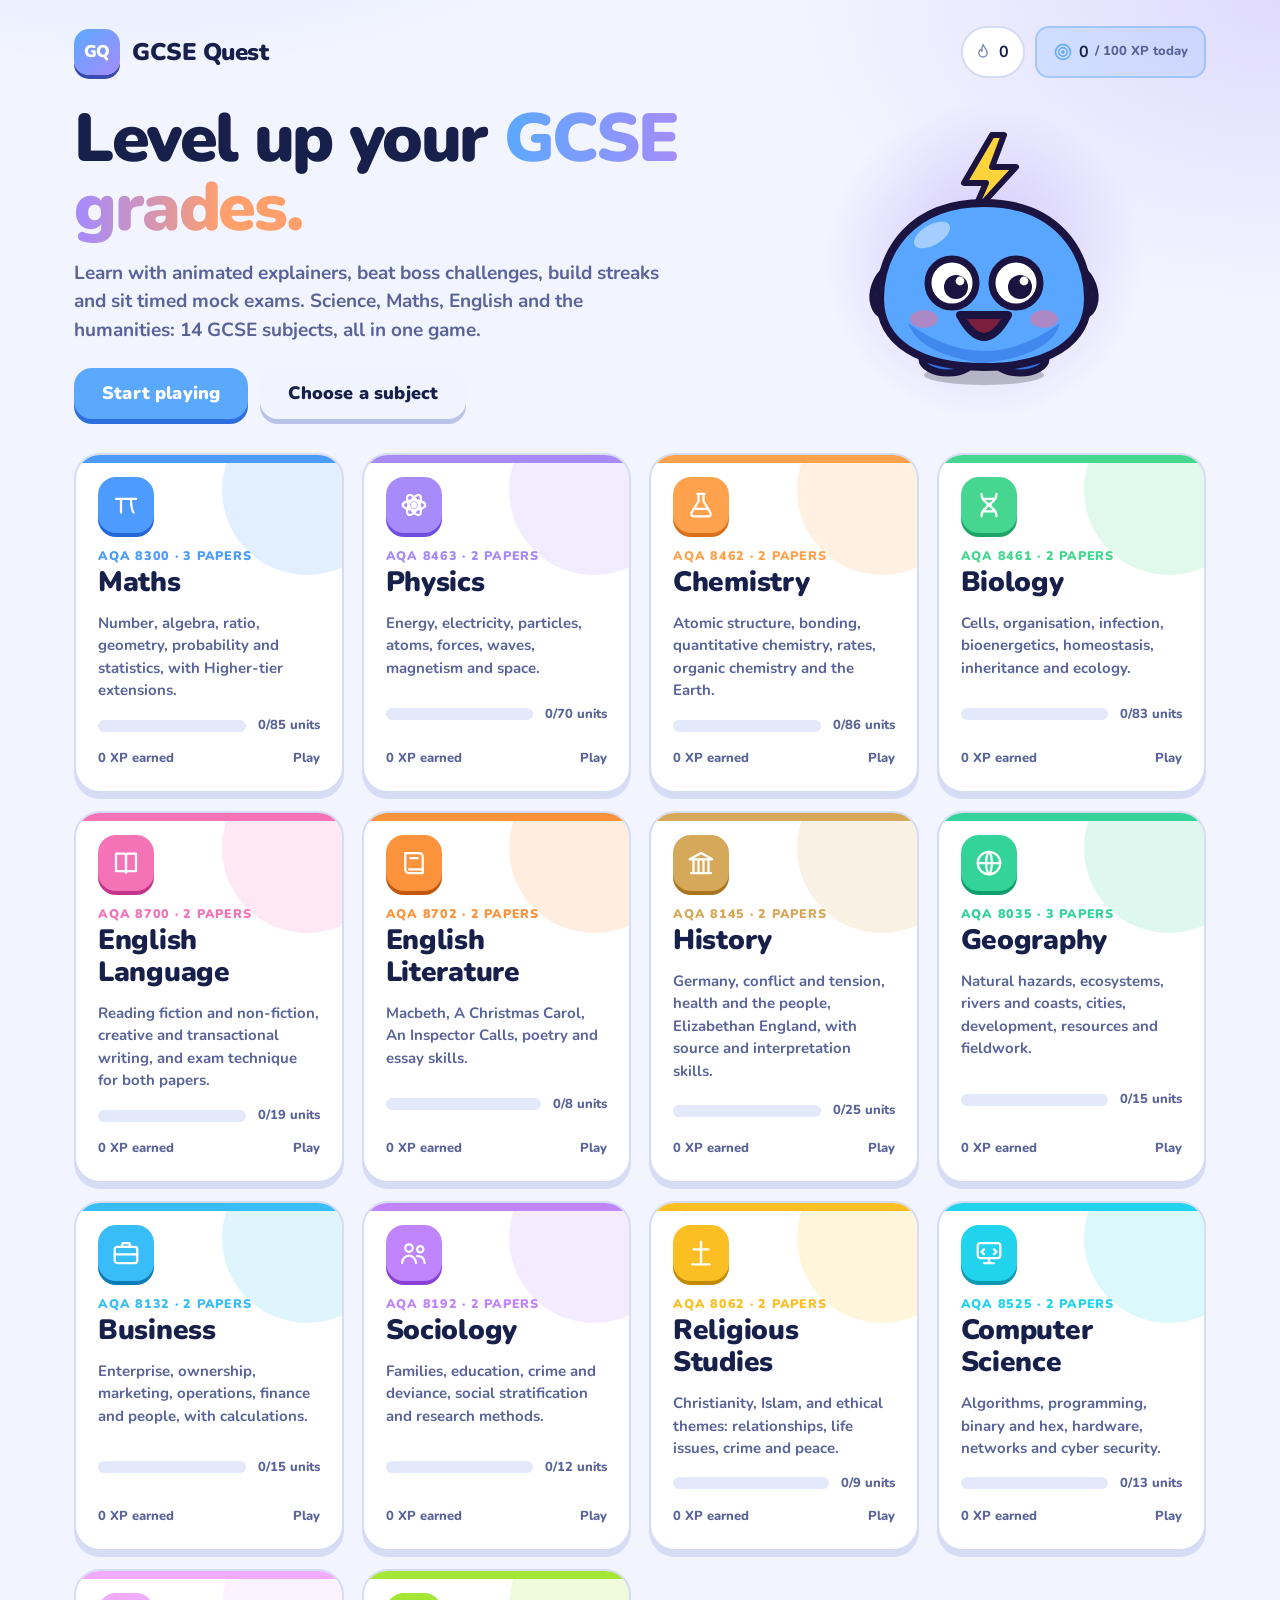
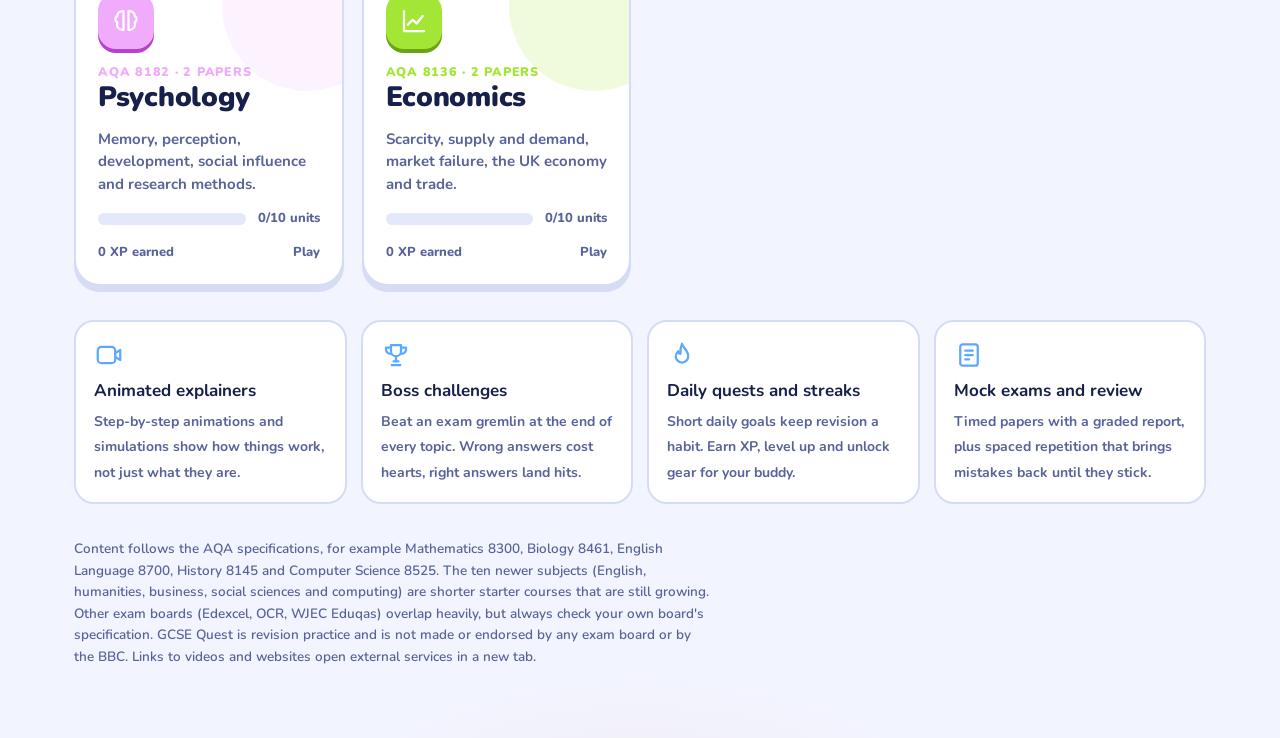
==== commit 92cdd129: "Add 10 new subjects: English, humanities, business, social sciences, computing New starter courses: " ====
--- a/index.html
+++ b/index.html
@@ -7,7 +7,7 @@
 <meta name="theme-color" content="#0e1128">
 <link rel="manifest" href="manifest.json">
 <link rel="icon" href="assets/icon.svg" type="image/svg+xml">
-<title>GCSE Quest | Game-based revision for Maths, Physics, Chemistry and Biology</title>
+<title>GCSE Quest | Game-based revision for 14 GCSE subjects</title>
 <link rel="stylesheet" href="assets/game.css">
 </head>
 <body class="hub">
@@ -19,7 +19,7 @@
   <section class="hubhero">
     <div>
       <h1>Level up your <em>GCSE grades.</em></h1>
-      <p>Learn with animated explainers, beat boss challenges, build streaks and sit timed mock exams. Maths, Physics, Chemistry and Biology, all in one game.</p>
+      <p>Learn with animated explainers, beat boss challenges, build streaks and sit timed mock exams. Science, Maths, English and the humanities: 14 GCSE subjects, all in one game.</p>
       <div class="row"><a class="btn big" id="cta" href="maths.html">Start playing</a><a class="btn alt big" href="#subjects">Choose a subject</a></div>
     </div>
     <div class="hubmascot" id="hubmascot"></div>
@@ -32,7 +32,7 @@
     <div class="feat"><div id="f4"></div><b>Mock exams and review</b><span>Timed papers with a graded report, plus spaced repetition that brings mistakes back until they stick.</span></div>
   </section>
   <footer class="hubfoot">
-    <p>Content follows the AQA specifications: Mathematics 8300, Physics 8463, Chemistry 8462 and Biology 8461. Other exam boards (Edexcel, OCR, WJEC Eduqas) overlap heavily, but always check your own board's specification. GCSE Quest is revision practice and is not made or endorsed by any exam board or by the BBC. Links to videos and websites open external services in a new tab.</p>
+    <p>Content follows the AQA specifications, for example Mathematics 8300, Biology 8461, English Language 8700, History 8145 and Computer Science 8525. The ten newer subjects (English, humanities, business, social sciences and computing) are shorter starter courses that are still growing. Other exam boards (Edexcel, OCR, WJEC Eduqas) overlap heavily, but always check your own board's specification. GCSE Quest is revision practice and is not made or endorsed by any exam board or by the BBC. Links to videos and websites open external services in a new tab.</p>
   </footer>
 </div>
 <script src="assets/icons.js"></script>
@@ -44,7 +44,17 @@
     {key:'maths',file:'maths.html',name:'Maths',spec:'AQA 8300 · 3 papers',sub:'Number, algebra, ratio, geometry, probability and statistics, with Higher-tier extensions.'},
     {key:'physics',file:'physics.html',name:'Physics',spec:'AQA 8463 · 2 papers',sub:'Energy, electricity, particles, atoms, forces, waves, magnetism and space.'},
     {key:'chemistry',file:'chemistry.html',name:'Chemistry',spec:'AQA 8462 · 2 papers',sub:'Atomic structure, bonding, quantitative chemistry, rates, organic chemistry and the Earth.'},
-    {key:'biology',file:'biology.html',name:'Biology',spec:'AQA 8461 · 2 papers',sub:'Cells, organisation, infection, bioenergetics, homeostasis, inheritance and ecology.'}
+    {key:'biology',file:'biology.html',name:'Biology',spec:'AQA 8461 · 2 papers',sub:'Cells, organisation, infection, bioenergetics, homeostasis, inheritance and ecology.'},
+    {key:'english',file:'english.html',name:'English Language',spec:'AQA 8700 · 2 papers',sub:'Reading fiction and non-fiction, creative and transactional writing, and exam technique for both papers.'},
+    {key:'literature',file:'literature.html',name:'English Literature',spec:'AQA 8702 · 2 papers',sub:'Macbeth, A Christmas Carol, An Inspector Calls, poetry and essay skills.'},
+    {key:'history',file:'history.html',name:'History',spec:'AQA 8145 · 2 papers',sub:'Germany, conflict and tension, health and the people, Elizabethan England, with source and interpretation skills.'},
+    {key:'geography',file:'geography.html',name:'Geography',spec:'AQA 8035 · 3 papers',sub:'Natural hazards, ecosystems, rivers and coasts, cities, development, resources and fieldwork.'},
+    {key:'business',file:'business.html',name:'Business',spec:'AQA 8132 · 2 papers',sub:'Enterprise, ownership, marketing, operations, finance and people, with calculations.'},
+    {key:'sociology',file:'sociology.html',name:'Sociology',spec:'AQA 8192 · 2 papers',sub:'Families, education, crime and deviance, social stratification and research methods.'},
+    {key:'re',file:'re.html',name:'Religious Studies',spec:'AQA 8062 · 2 papers',sub:'Christianity, Islam, and ethical themes: relationships, life issues, crime and peace.'},
+    {key:'computing',file:'computing.html',name:'Computer Science',spec:'AQA 8525 · 2 papers',sub:'Algorithms, programming, binary and hex, hardware, networks and cyber security.'},
+    {key:'psychology',file:'psychology.html',name:'Psychology',spec:'AQA 8182 · 2 papers',sub:'Memory, perception, development, social influence and research methods.'},
+    {key:'economics',file:'economics.html',name:'Economics',spec:'AQA 8136 · 2 papers',sub:'Scarcity, supply and demand, market failure, the UK economy and trade.'}
   ];
   var st={subj:{},streak:{}};
   try{var s=localStorage.getItem('gcsequest.v1');if(s)st=JSON.parse(s)}catch(e){}
--- a/assets/game.css
+++ b/assets/game.css
@@ -475,11 +475,11 @@
   .sidebar nav{order:3;flex-basis:100%;min-width:0;max-width:100%;display:flex;overflow-x:auto;gap:4px;padding-bottom:2px;scrollbar-width:none}
   .navlink{white-space:nowrap;padding:8px 12px;flex:none;font-size:14.5px}.navlink svg{width:20px;height:20px}
   .sidefoot{margin:0 0 0 auto;padding:0}
-  .topbar{top:92px;padding:8px 14px;justify-content:flex-start}
+  .topbar{position:static;padding:8px 14px;justify-content:flex-start;background:transparent;backdrop-filter:none}
   .wrap{padding:8px 16px 90px}
   .hero2,.hero{grid-template-columns:1fr}.hm{display:none}
   .lbar{left:0;padding:12px 16px}
-  .banner{top:130px}
+  .banner{top:150px}
   .nm{display:none}
   .locker{grid-template-columns:1fr}
   .hubhero{grid-template-columns:1fr}.hubmascot{display:none}
@@ -502,3 +502,33 @@
 }
 @media (prefers-reduced-motion:reduce){*{animation:none!important;transition:none!important;scroll-behavior:auto!important}.bstar{transform:none!important;opacity:1!important}}
 @media print{.sidebar,.topbar,.lbar,.btn{display:none!important}.shell{display:block}body{background:#fff;color:#000}}
+body[data-world=english],.w-english{--accent:#f472b6;--accent-d:#c2358a;--c1:#ec4899;--c2:#f97316;--c3:#a855f7;--c4:#f43f5e;--accent-soft:rgba(244,114,182,.16)}
+:root[data-theme=light] body[data-world=english]{--accent:#c2358a;--accent-d:#8f1f66}
+@media (prefers-color-scheme: light){:root:not([data-theme=dark]) body[data-world=english]{--accent:#c2358a;--accent-d:#8f1f66}}
+body[data-world=literature],.w-literature{--accent:#fb923c;--accent-d:#c2570c;--c1:#f97316;--c2:#eab308;--c3:#ef4444;--c4:#f43f5e;--accent-soft:rgba(251,146,60,.16)}
+:root[data-theme=light] body[data-world=literature]{--accent:#c2570c;--accent-d:#8f3d05}
+@media (prefers-color-scheme: light){:root:not([data-theme=dark]) body[data-world=literature]{--accent:#c2570c;--accent-d:#8f3d05}}
+body[data-world=history],.w-history{--accent:#d6a85a;--accent-d:#a8741f;--c1:#d97706;--c2:#b45309;--c3:#eab308;--c4:#a16207;--accent-soft:rgba(214,168,90,.16)}
+:root[data-theme=light] body[data-world=history]{--accent:#8f5a10;--accent-d:#6b3f06}
+@media (prefers-color-scheme: light){:root:not([data-theme=dark]) body[data-world=history]{--accent:#8f5a10;--accent-d:#6b3f06}}
+body[data-world=geography],.w-geography{--accent:#34d399;--accent-d:#0f9f6e;--c1:#10b981;--c2:#06b6d4;--c3:#84cc16;--c4:#14b8a6;--accent-soft:rgba(52,211,153,.16)}
+:root[data-theme=light] body[data-world=geography]{--accent:#0b8a5c;--accent-d:#066a46}
+@media (prefers-color-scheme: light){:root:not([data-theme=dark]) body[data-world=geography]{--accent:#0b8a5c;--accent-d:#066a46}}
+body[data-world=business],.w-business{--accent:#38bdf8;--accent-d:#0b7bb5;--c1:#0ea5e9;--c2:#6366f1;--c3:#14b8a6;--c4:#3b82f6;--accent-soft:rgba(56,189,248,.16)}
+:root[data-theme=light] body[data-world=business]{--accent:#0b7bb5;--accent-d:#075a85}
+@media (prefers-color-scheme: light){:root:not([data-theme=dark]) body[data-world=business]{--accent:#0b7bb5;--accent-d:#075a85}}
+body[data-world=sociology],.w-sociology{--accent:#c084fc;--accent-d:#8b3fd9;--c1:#a855f7;--c2:#ec4899;--c3:#6366f1;--c4:#d946ef;--accent-soft:rgba(192,132,252,.16)}
+:root[data-theme=light] body[data-world=sociology]{--accent:#8b3fd9;--accent-d:#6528a8}
+@media (prefers-color-scheme: light){:root:not([data-theme=dark]) body[data-world=sociology]{--accent:#8b3fd9;--accent-d:#6528a8}}
+body[data-world=re],.w-re{--accent:#fbbf24;--accent-d:#c28a06;--c1:#f59e0b;--c2:#eab308;--c3:#f97316;--c4:#d97706;--accent-soft:rgba(251,191,36,.16)}
+:root[data-theme=light] body[data-world=re]{--accent:#a87500;--accent-d:#7a5500}
+@media (prefers-color-scheme: light){:root:not([data-theme=dark]) body[data-world=re]{--accent:#a87500;--accent-d:#7a5500}}
+body[data-world=computing],.w-computing{--accent:#22d3ee;--accent-d:#0e98b2;--c1:#06b6d4;--c2:#3b82f6;--c3:#8b5cf6;--c4:#14b8a6;--accent-soft:rgba(34,211,238,.16)}
+:root[data-theme=light] body[data-world=computing]{--accent:#0e86a0;--accent-d:#09627a}
+@media (prefers-color-scheme: light){:root:not([data-theme=dark]) body[data-world=computing]{--accent:#0e86a0;--accent-d:#09627a}}
+body[data-world=psychology],.w-psychology{--accent:#f0abfc;--accent-d:#b83fd0;--c1:#d946ef;--c2:#a855f7;--c3:#ec4899;--c4:#8b5cf6;--accent-soft:rgba(240,171,252,.16)}
+:root[data-theme=light] body[data-world=psychology]{--accent:#a22fbb;--accent-d:#78208c}
+@media (prefers-color-scheme: light){:root:not([data-theme=dark]) body[data-world=psychology]{--accent:#a22fbb;--accent-d:#78208c}}
+body[data-world=economics],.w-economics{--accent:#a3e635;--accent-d:#6aa314;--c1:#84cc16;--c2:#22c55e;--c3:#eab308;--c4:#14b8a6;--accent-soft:rgba(163,230,53,.16)}
+:root[data-theme=light] body[data-world=economics]{--accent:#5a8c0d;--accent-d:#3f6709}
+@media (prefers-color-scheme: light){:root:not([data-theme=dark]) body[data-world=economics]{--accent:#5a8c0d;--accent-d:#3f6709}}
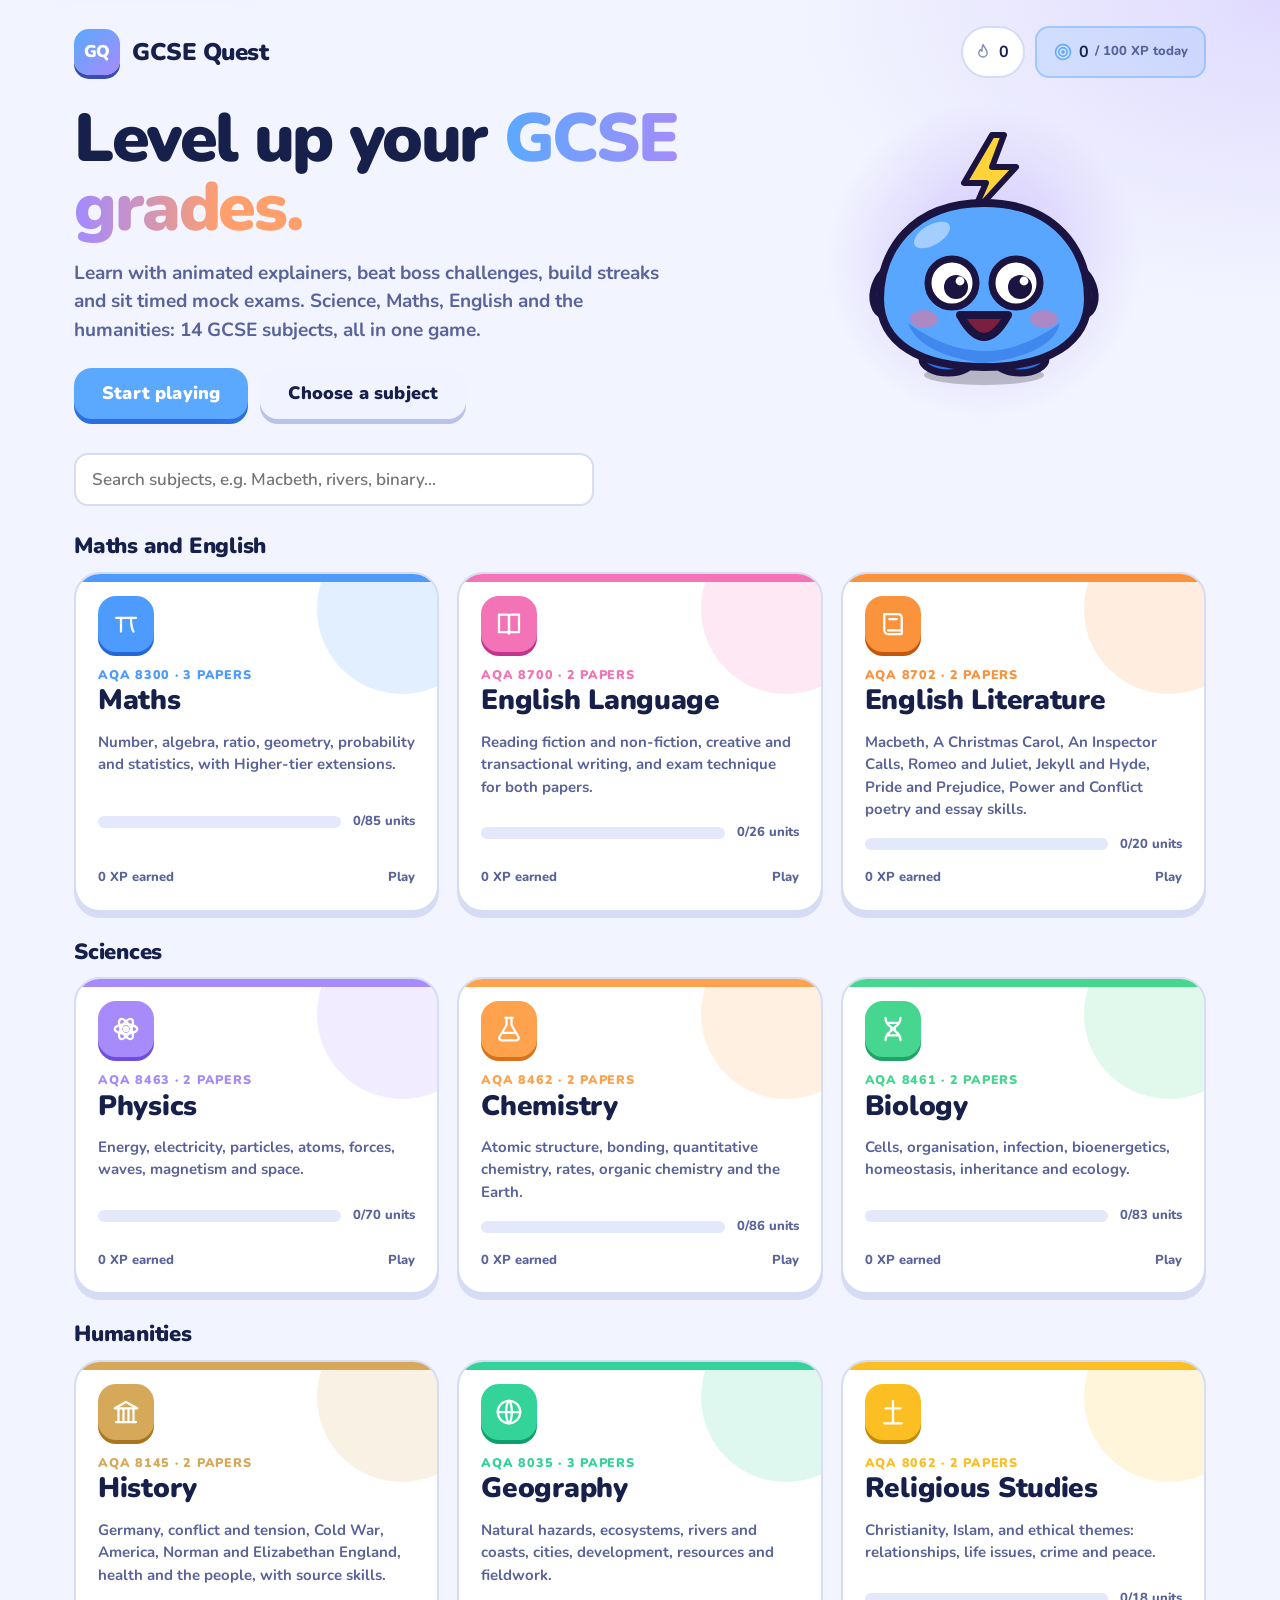
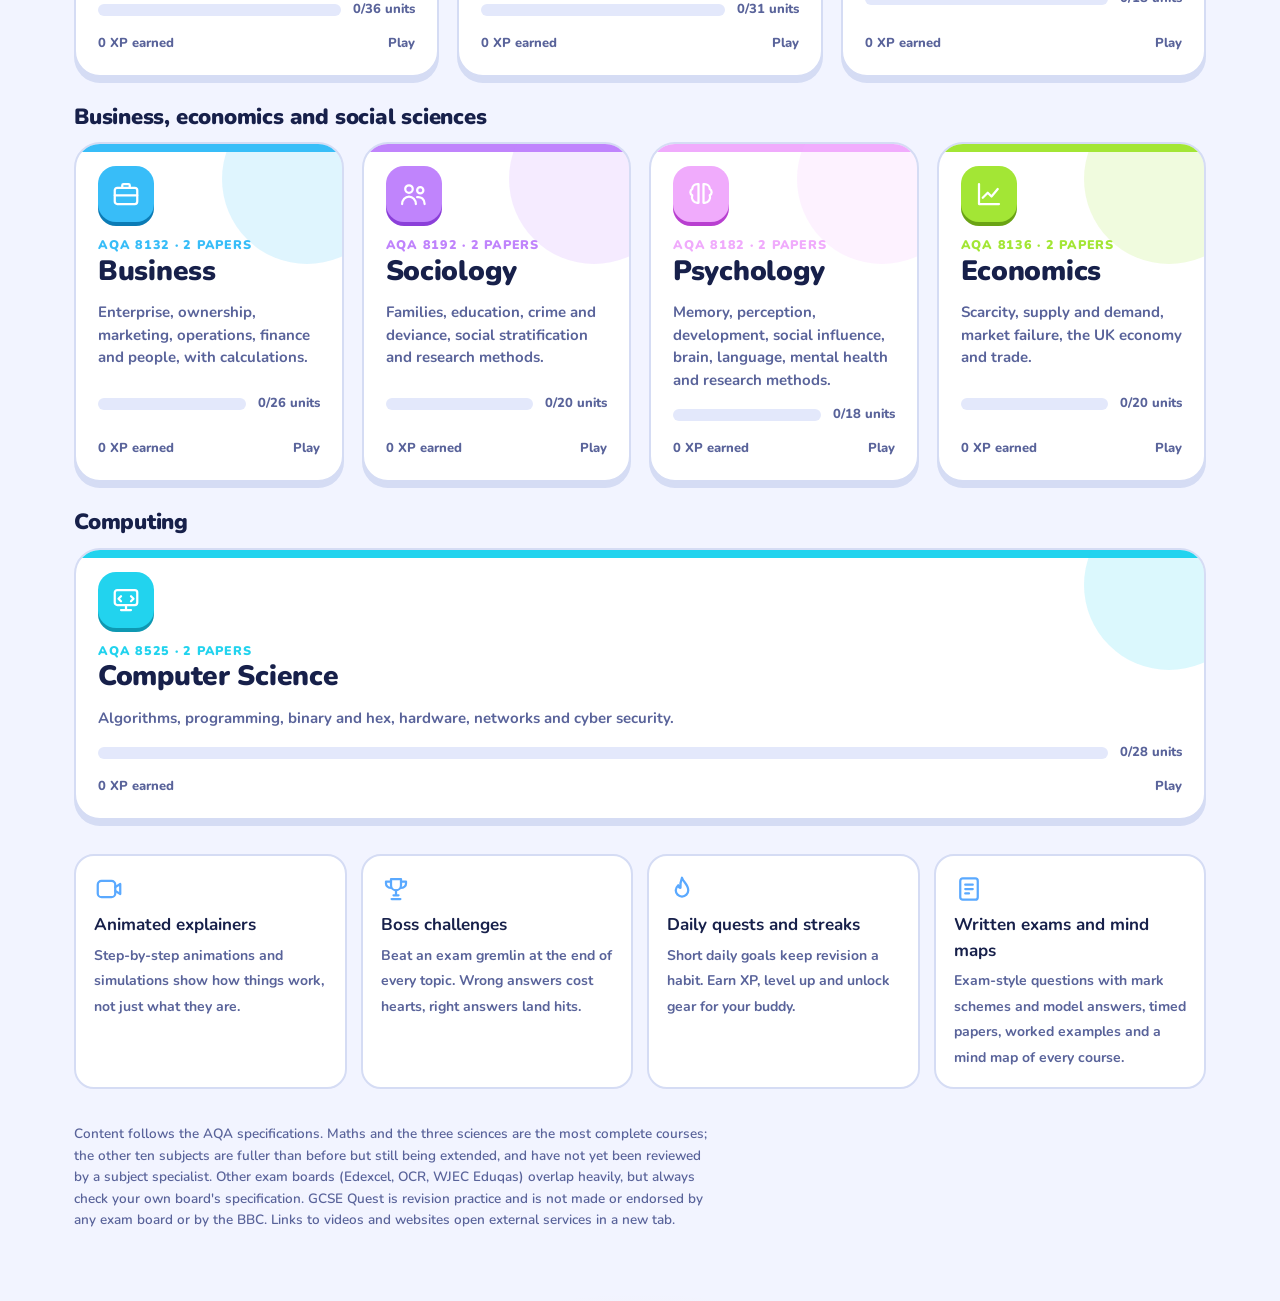
==== commit 75388f1a: "Home page: grouped subject hub with search and updated descriptions Co-Authored-By: Claude Sonnet 5." ====
--- a/index.html
+++ b/index.html
@@ -24,15 +24,16 @@
     </div>
     <div class="hubmascot" id="hubmascot"></div>
   </section>
-  <main class="subjects" id="subjects"></main>
+  <div class="hubsearch"><input id="q" type="search" class="field" placeholder="Search subjects, e.g. Macbeth, rivers, binary..." aria-label="Search subjects"><span class="muted sm" id="qn"></span></div>
+  <main id="subjects"></main>
   <section class="hubfeat">
     <div class="feat"><div id="f1"></div><b>Animated explainers</b><span>Step-by-step animations and simulations show how things work, not just what they are.</span></div>
     <div class="feat"><div id="f2"></div><b>Boss challenges</b><span>Beat an exam gremlin at the end of every topic. Wrong answers cost hearts, right answers land hits.</span></div>
     <div class="feat"><div id="f3"></div><b>Daily quests and streaks</b><span>Short daily goals keep revision a habit. Earn XP, level up and unlock gear for your buddy.</span></div>
-    <div class="feat"><div id="f4"></div><b>Mock exams and review</b><span>Timed papers with a graded report, plus spaced repetition that brings mistakes back until they stick.</span></div>
+    <div class="feat"><div id="f4"></div><b>Written exams and mind maps</b><span>Exam-style questions with mark schemes and model answers, timed papers, worked examples and a mind map of every course.</span></div>
   </section>
   <footer class="hubfoot">
-    <p>Content follows the AQA specifications, for example Mathematics 8300, Biology 8461, English Language 8700, History 8145 and Computer Science 8525. The ten newer subjects (English, humanities, business, social sciences and computing) are shorter starter courses that are still growing. Other exam boards (Edexcel, OCR, WJEC Eduqas) overlap heavily, but always check your own board's specification. GCSE Quest is revision practice and is not made or endorsed by any exam board or by the BBC. Links to videos and websites open external services in a new tab.</p>
+    <p>Content follows the AQA specifications. Maths and the three sciences are the most complete courses; the other ten subjects are fuller than before but still being extended, and have not yet been reviewed by a subject specialist. Other exam boards (Edexcel, OCR, WJEC Eduqas) overlap heavily, but always check your own board's specification. GCSE Quest is revision practice and is not made or endorsed by any exam board or by the BBC. Links to videos and websites open external services in a new tab.</p>
   </footer>
 </div>
 <script src="assets/icons.js"></script>
@@ -41,20 +42,20 @@
 <script>
 (function(){
   var worlds=[
-    {key:'maths',file:'maths.html',name:'Maths',spec:'AQA 8300 · 3 papers',sub:'Number, algebra, ratio, geometry, probability and statistics, with Higher-tier extensions.'},
-    {key:'physics',file:'physics.html',name:'Physics',spec:'AQA 8463 · 2 papers',sub:'Energy, electricity, particles, atoms, forces, waves, magnetism and space.'},
-    {key:'chemistry',file:'chemistry.html',name:'Chemistry',spec:'AQA 8462 · 2 papers',sub:'Atomic structure, bonding, quantitative chemistry, rates, organic chemistry and the Earth.'},
-    {key:'biology',file:'biology.html',name:'Biology',spec:'AQA 8461 · 2 papers',sub:'Cells, organisation, infection, bioenergetics, homeostasis, inheritance and ecology.'},
-    {key:'english',file:'english.html',name:'English Language',spec:'AQA 8700 · 2 papers',sub:'Reading fiction and non-fiction, creative and transactional writing, and exam technique for both papers.'},
-    {key:'literature',file:'literature.html',name:'English Literature',spec:'AQA 8702 · 2 papers',sub:'Macbeth, A Christmas Carol, An Inspector Calls, poetry and essay skills.'},
-    {key:'history',file:'history.html',name:'History',spec:'AQA 8145 · 2 papers',sub:'Germany, conflict and tension, health and the people, Elizabethan England, with source and interpretation skills.'},
-    {key:'geography',file:'geography.html',name:'Geography',spec:'AQA 8035 · 3 papers',sub:'Natural hazards, ecosystems, rivers and coasts, cities, development, resources and fieldwork.'},
-    {key:'business',file:'business.html',name:'Business',spec:'AQA 8132 · 2 papers',sub:'Enterprise, ownership, marketing, operations, finance and people, with calculations.'},
-    {key:'sociology',file:'sociology.html',name:'Sociology',spec:'AQA 8192 · 2 papers',sub:'Families, education, crime and deviance, social stratification and research methods.'},
-    {key:'re',file:'re.html',name:'Religious Studies',spec:'AQA 8062 · 2 papers',sub:'Christianity, Islam, and ethical themes: relationships, life issues, crime and peace.'},
-    {key:'computing',file:'computing.html',name:'Computer Science',spec:'AQA 8525 · 2 papers',sub:'Algorithms, programming, binary and hex, hardware, networks and cyber security.'},
-    {key:'psychology',file:'psychology.html',name:'Psychology',spec:'AQA 8182 · 2 papers',sub:'Memory, perception, development, social influence and research methods.'},
-    {key:'economics',file:'economics.html',name:'Economics',spec:'AQA 8136 · 2 papers',sub:'Scarcity, supply and demand, market failure, the UK economy and trade.'}
+    {key:'maths',cat:'Maths and English',file:'maths.html',name:'Maths',spec:'AQA 8300 · 3 papers',sub:'Number, algebra, ratio, geometry, probability and statistics, with Higher-tier extensions.'},
+    {key:'physics',cat:'Sciences',file:'physics.html',name:'Physics',spec:'AQA 8463 · 2 papers',sub:'Energy, electricity, particles, atoms, forces, waves, magnetism and space.'},
+    {key:'chemistry',cat:'Sciences',file:'chemistry.html',name:'Chemistry',spec:'AQA 8462 · 2 papers',sub:'Atomic structure, bonding, quantitative chemistry, rates, organic chemistry and the Earth.'},
+    {key:'biology',cat:'Sciences',file:'biology.html',name:'Biology',spec:'AQA 8461 · 2 papers',sub:'Cells, organisation, infection, bioenergetics, homeostasis, inheritance and ecology.'},
+    {key:'english',cat:'Maths and English',file:'english.html',name:'English Language',spec:'AQA 8700 · 2 papers',sub:'Reading fiction and non-fiction, creative and transactional writing, and exam technique for both papers.'},
+    {key:'literature',cat:'Maths and English',file:'literature.html',name:'English Literature',spec:'AQA 8702 · 2 papers',sub:'Macbeth, A Christmas Carol, An Inspector Calls, Romeo and Juliet, Jekyll and Hyde, Pride and Prejudice, Power and Conflict poetry and essay skills.'},
+    {key:'history',cat:'Humanities',file:'history.html',name:'History',spec:'AQA 8145 · 2 papers',sub:'Germany, conflict and tension, Cold War, America, Norman and Elizabethan England, health and the people, with source skills.'},
+    {key:'geography',cat:'Humanities',file:'geography.html',name:'Geography',spec:'AQA 8035 · 3 papers',sub:'Natural hazards, ecosystems, rivers and coasts, cities, development, resources and fieldwork.'},
+    {key:'business',cat:'Business, economics and social sciences',file:'business.html',name:'Business',spec:'AQA 8132 · 2 papers',sub:'Enterprise, ownership, marketing, operations, finance and people, with calculations.'},
+    {key:'sociology',cat:'Business, economics and social sciences',file:'sociology.html',name:'Sociology',spec:'AQA 8192 · 2 papers',sub:'Families, education, crime and deviance, social stratification and research methods.'},
+    {key:'re',cat:'Humanities',file:'re.html',name:'Religious Studies',spec:'AQA 8062 · 2 papers',sub:'Christianity, Islam, and ethical themes: relationships, life issues, crime and peace.'},
+    {key:'computing',cat:'Computing',file:'computing.html',name:'Computer Science',spec:'AQA 8525 · 2 papers',sub:'Algorithms, programming, binary and hex, hardware, networks and cyber security.'},
+    {key:'psychology',cat:'Business, economics and social sciences',file:'psychology.html',name:'Psychology',spec:'AQA 8182 · 2 papers',sub:'Memory, perception, development, social influence, brain, language, mental health and research methods.'},
+    {key:'economics',cat:'Business, economics and social sciences',file:'economics.html',name:'Economics',spec:'AQA 8136 · 2 papers',sub:'Scarcity, supply and demand, market failure, the UK economy and trade.'}
   ];
   var st={subj:{},streak:{}};
   try{var s=localStorage.getItem('gcsequest.v1');if(s)st=JSON.parse(s)}catch(e){}
@@ -75,12 +76,25 @@
   /* send returning players to the subject they used most recently */
   var best=null,bx=0;worlds.forEach(function(w){var p=(st.subj||{})[w.key];if(p&&p.xp>bx){bx=p.xp;best=w}});
   if(best){var cta=document.getElementById('cta');cta.href=best.file;cta.textContent='Continue '+best.name}
-  document.getElementById('subjects').innerHTML=worlds.map(function(w){
+  var KW={literature:'macbeth christmas carol inspector calls romeo juliet poetry',english:'reading writing spag',history:'nazi germany cold war medicine elizabeth',geography:'rivers coasts hazards cities',computing:'binary python programming networks',maths:'algebra geometry statistics',physics:'energy forces electricity waves',chemistry:'bonding organic rates',biology:'cells genetics ecology',re:'christianity islam ethics',business:'marketing finance enterprise',economics:'demand supply inflation',sociology:'crime families education',psychology:'memory attachment brain'};
+  function card(w){
     var c=(window.COUNTS||{})[w.key],p=(st.subj||{})[w.key]||{};
     var tot=c?c[set.tier+(w.key==='maths'?'S':set.course)]:0,done=Math.min(tot,Object.keys(p.stars||{}).length),pc=tot?done/tot*100:0;
     return '<a class="subj w-'+w.key+'" href="'+w.file+'"><div class="mark">'+SUBJECT_ICON[w.key]+'</div><div><div class="spec">'+w.spec+'</div><h2>'+w.name+'</h2></div><p>'+w.sub+'</p>'+
       '<div class="foot"><div class="track"><i style="width:'+pc+'%"></i></div><span>'+done+'/'+tot+' units</span></div><div class="foot"><span>'+(p.xp||0).toLocaleString()+' XP earned</span><span style="margin-left:auto">Play</span></div></a>';
-  }).join('');
+  }
+  function render(q){
+    q=(q||'').toLowerCase().trim();var order=[],groups={};
+    worlds.forEach(function(w){
+      if(q&&(w.name+' '+w.sub+' '+w.spec+' '+(KW[w.key]||'')).toLowerCase().indexOf(q)<0)return;
+      if(!groups[w.cat]){groups[w.cat]=[];order.push(w.cat)}groups[w.cat].push(w);
+    });
+    var n=0;order.forEach(function(k){n+=groups[k].length});
+    document.getElementById('qn').textContent=q?n+' subject'+(n===1?'':'s')+' found':'';
+    document.getElementById('subjects').innerHTML=order.length?order.map(function(k){return '<h2 class="hubcat">'+k+'</h2><div class="subjects">'+groups[k].map(card).join('')+'</div>'}).join(''):'<p class="muted">No subjects match. Try a topic like rivers, algebra or Macbeth.</p>';
+  }
+  render('');
+  document.getElementById('q').addEventListener('input',function(e){render(e.target.value)});
   if('serviceWorker' in navigator&&/^https?:$/.test(location.protocol)){try{navigator.serviceWorker.register('sw.js')}catch(e){}}
 })();
 </script>
--- a/assets/game.css
+++ b/assets/game.css
@@ -532,3 +532,22 @@
 body[data-world=economics],.w-economics{--accent:#a3e635;--accent-d:#6aa314;--c1:#84cc16;--c2:#22c55e;--c3:#eab308;--c4:#14b8a6;--accent-soft:rgba(163,230,53,.16)}
 :root[data-theme=light] body[data-world=economics]{--accent:#5a8c0d;--accent-d:#3f6709}
 @media (prefers-color-scheme: light){:root:not([data-theme=dark]) body[data-world=economics]{--accent:#5a8c0d;--accent-d:#3f6709}}
+
+/* mind map */
+.mm-tools{gap:14px;align-items:center;margin:6px 0 18px;flex-wrap:wrap}.mm-leg{display:flex;gap:6px 12px;flex-wrap:wrap;font-size:13px;color:var(--muted);align-items:center}.mm-leg i{display:inline-block;width:12px;height:12px;border-radius:50%;border:2px solid var(--border);margin-right:4px}.mm-leg i.m1{border-color:var(--gold)}.mm-leg i.m2{border-color:var(--accent);background:var(--accent-soft)}.mm-leg i.m3{border-color:var(--good);background:var(--good)}
+.mm{display:flex;flex-direction:column;align-items:center}.mm-root{background:var(--accent);color:#fff;border-radius:22px;padding:14px 26px;text-align:center;box-shadow:0 4px 0 var(--accent-d)}.mm-root b{display:block;font-size:22px}.mm-root small{opacity:.9;font-size:13px}
+.mm-trunk{width:4px;height:26px;background:var(--border)}.mm-branches{display:grid;grid-template-columns:repeat(auto-fit,minmax(260px,1fr));gap:22px 18px;width:100%;position:relative;padding-top:20px}.mm-branches:before{content:"";position:absolute;top:0;left:6%;right:6%;height:4px;background:var(--border);border-radius:4px}
+.mm-br{position:relative;background:var(--surface);border:2px solid var(--border);border-top:6px solid var(--bc);border-radius:18px;padding:12px 14px;box-shadow:0 3px 0 var(--border)}.mm-br:before{content:"";position:absolute;top:-26px;left:50%;width:4px;height:20px;background:var(--border);transform:translateX(-50%)}
+.mm-h{display:flex;gap:10px;align-items:center;text-decoration:none;color:inherit;margin-bottom:8px}.mm-h b{display:block;font-size:16px}.mm-h small{color:var(--muted);font-size:12px}.mm-ic{font-size:26px}
+.mm-br ul{list-style:none;margin:0;padding:0 0 0 12px;border-left:3px solid var(--bc)}.mm-br li{margin:6px 0}
+.mm-leaf{display:flex;gap:8px;align-items:center;text-decoration:none;color:inherit;font-size:14px;font-weight:700;padding:5px 8px;border-radius:10px}.mm-leaf:hover{background:var(--accent-soft)}.mm-leaf i{flex:none;width:12px;height:12px;border-radius:50%;border:2px solid var(--border)}.mm-leaf.m1 i{border-color:var(--gold)}.mm-leaf.m2 i{border-color:var(--accent);background:var(--accent-soft)}.mm-leaf.m3 i{border-color:var(--good);background:var(--good)}.mm-leaf em{font-style:normal;font-size:10px;font-weight:800;color:var(--accent);border:1px solid var(--accent);border-radius:8px;padding:0 5px;margin-left:4px}
+.mm-k{display:none;margin:2px 0 4px 28px;font-size:12.5px;color:var(--muted);font-weight:600}.mm.showk .mm-k{display:block}
+
+.mm-views{margin-bottom:14px}.mm-radial{overflow:auto;border:2px solid var(--border);border-radius:18px;background:var(--surface);padding:8px}.mm-radial[hidden],.mm[hidden]{display:none}.mm-radial svg{min-width:1000px;width:100%;height:auto;display:block}.mm-t{font:700 15px Nunito,system-ui,sans-serif;fill:var(--ink,currentColor)}.mm-tt{font:800 16px Nunito,system-ui,sans-serif;fill:#fff}.mm-ct{font:900 26px Nunito,system-ui,sans-serif;fill:#fff}.mm-cs{font:700 15px Nunito,system-ui,sans-serif;fill:#fff;opacity:.9}.mm-radial a:hover .mm-t{text-decoration:underline}
+
+.exq{font-size:17px;font-weight:700;line-height:1.5;margin:10px 0}textarea.field{width:100%;resize:vertical;font:inherit;padding:12px;min-height:90px;box-sizing:border-box}.mslist{list-style:none;padding:0;margin:8px 0}.mslist li{margin:7px 0}.mslist label{display:flex;gap:10px;align-items:flex-start;cursor:pointer}.mslist input{margin-top:5px;width:18px;height:18px;flex:none}
+.wk{margin:14px 0}.wsteps{padding-left:22px}.wsteps li{margin:8px 0;font-size:16px}.wans{margin:10px 0}
+#ms{margin-top:22px}
+
+.hubsearch{display:flex;gap:14px;align-items:center;margin:8px 0 6px;flex-wrap:wrap}.hubsearch .field{flex:1;min-width:240px;max-width:520px;padding:12px 16px;font:inherit;border-radius:14px;border:2px solid var(--border);background:var(--surface);color:inherit}
+.hubcat{font-size:22px;margin:28px 0 12px}
